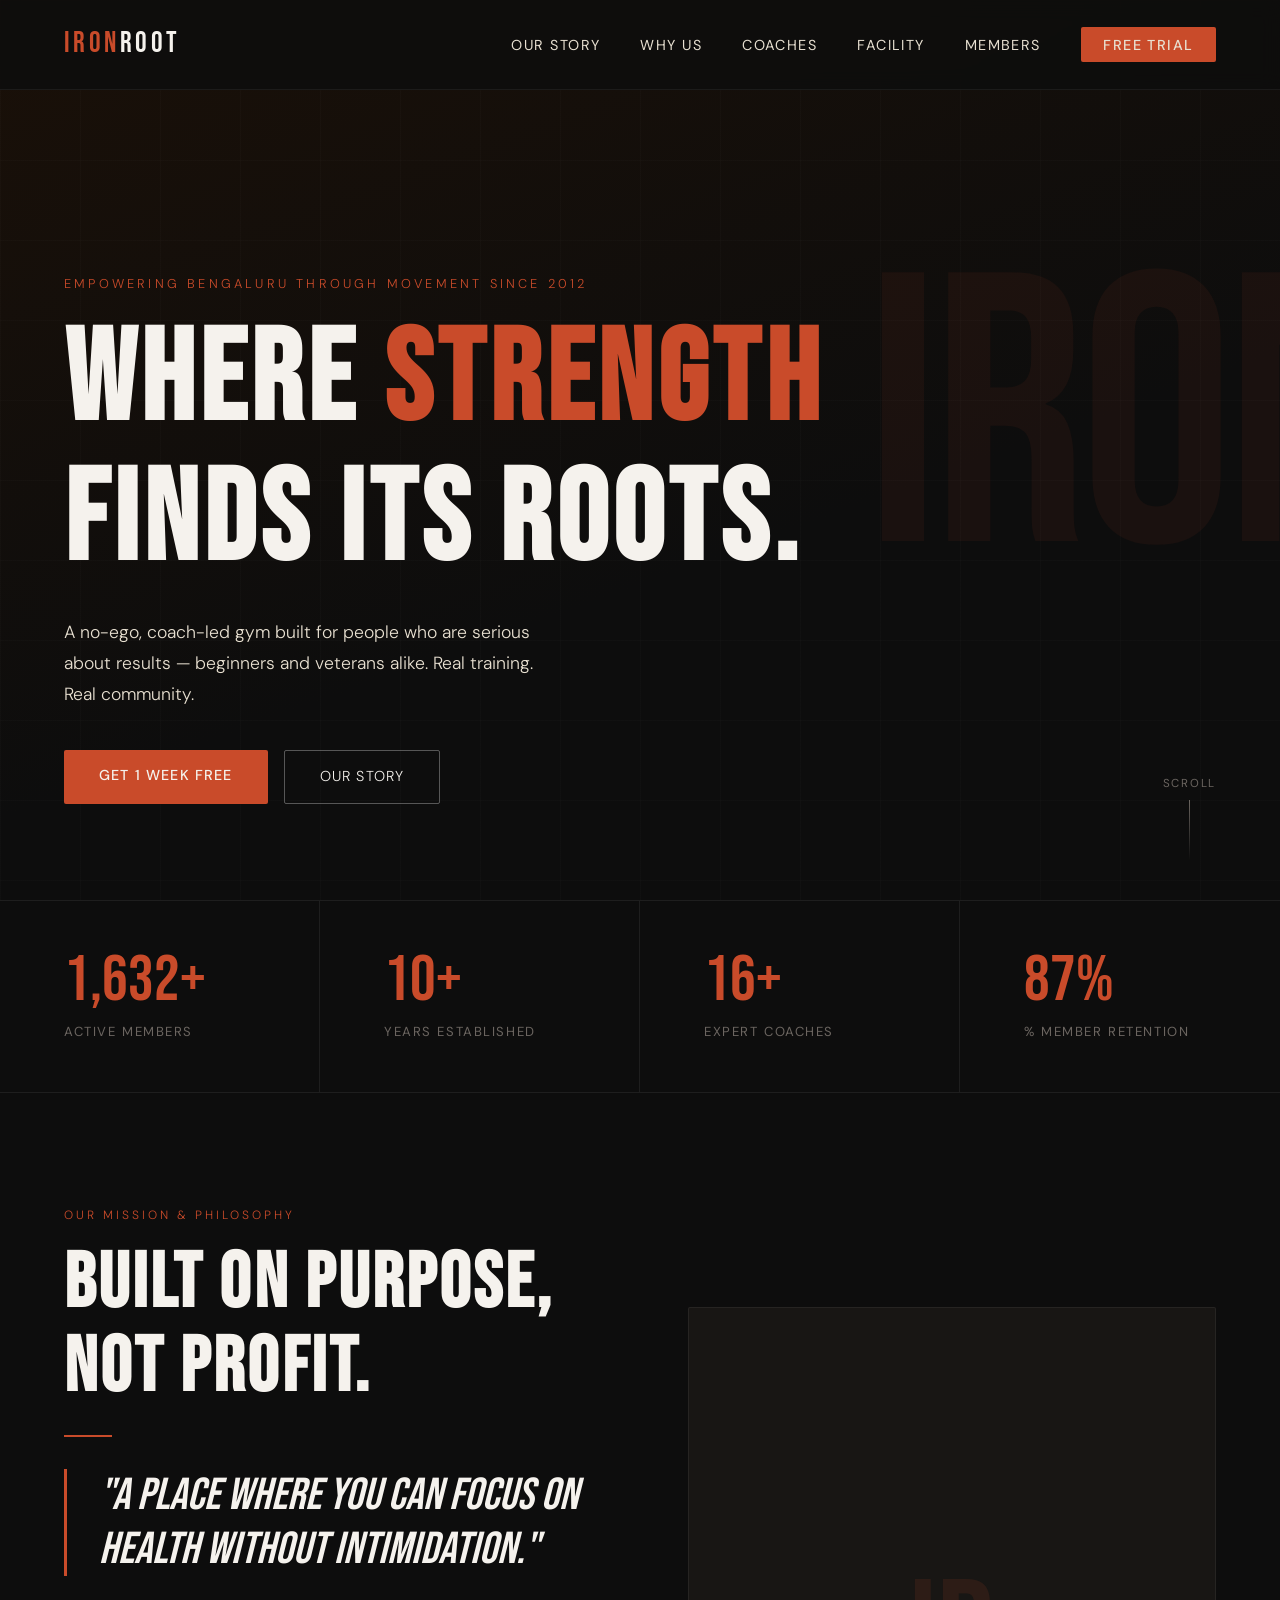
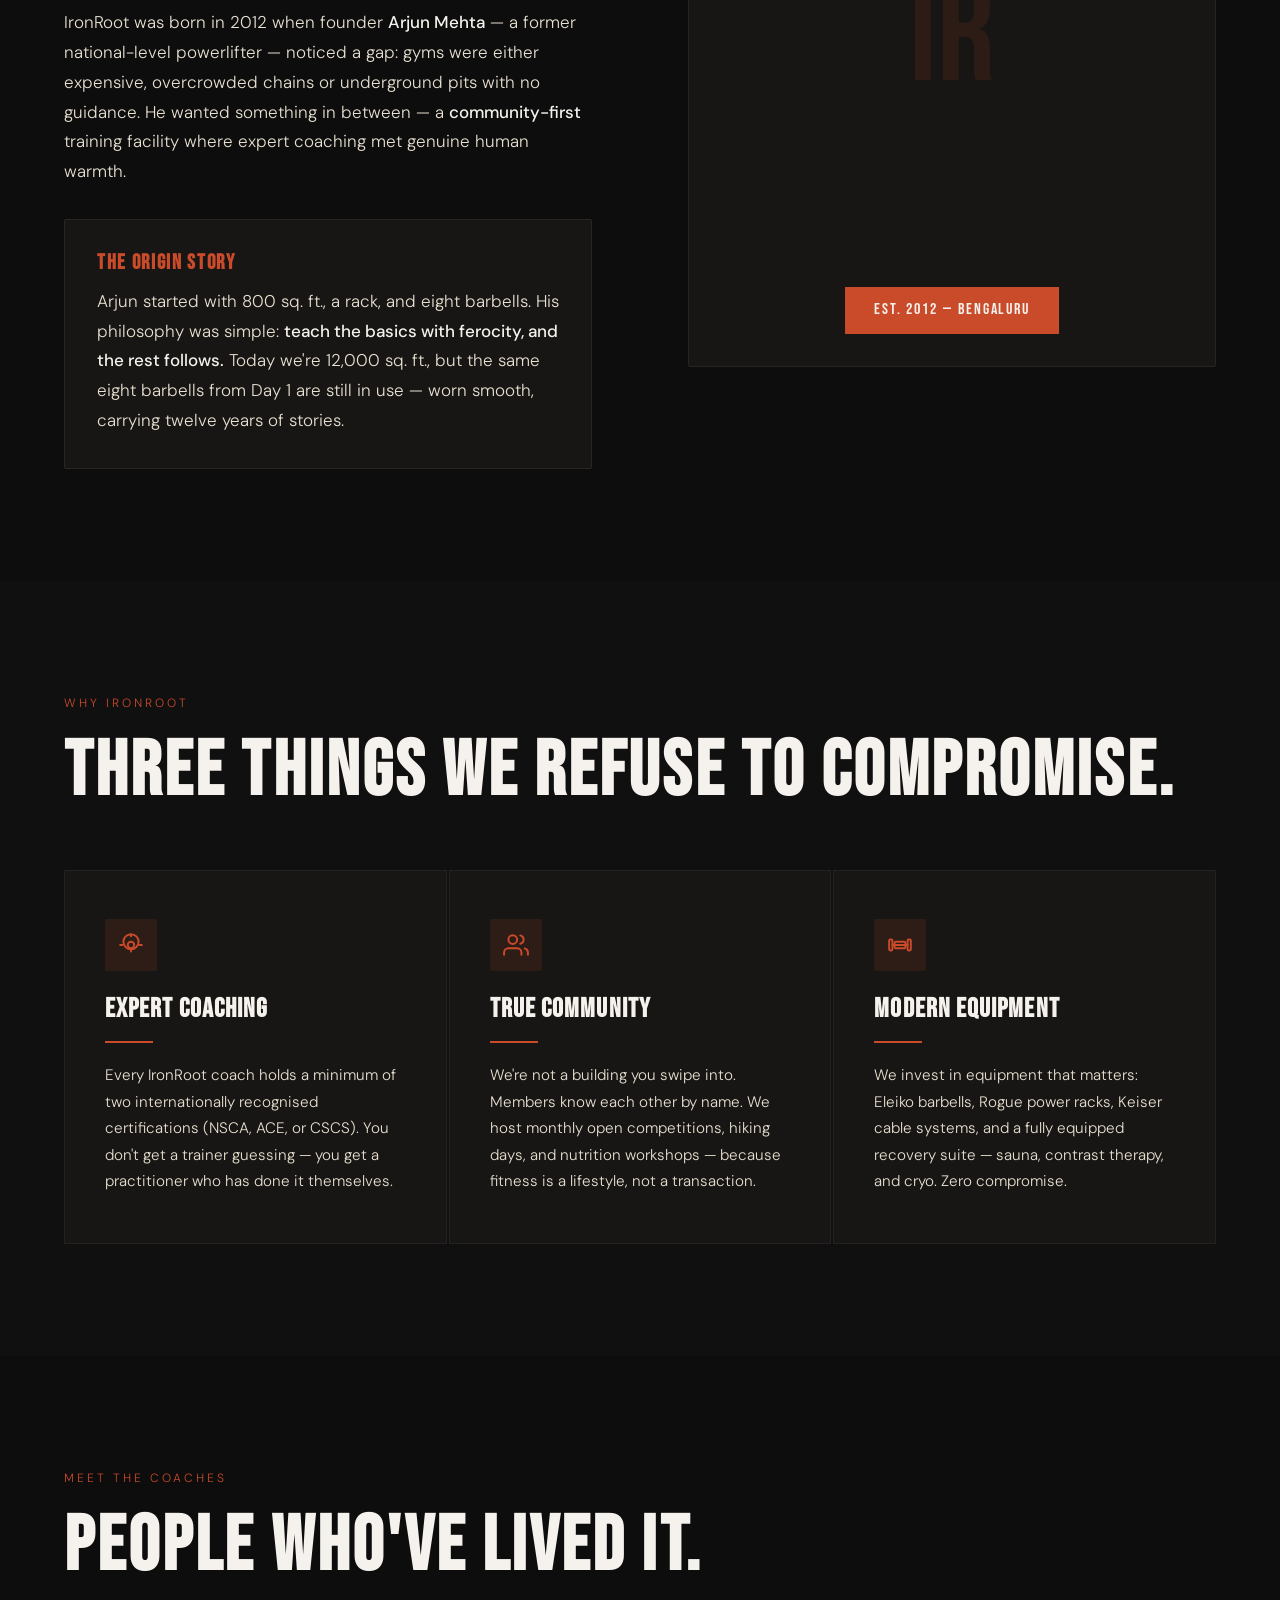
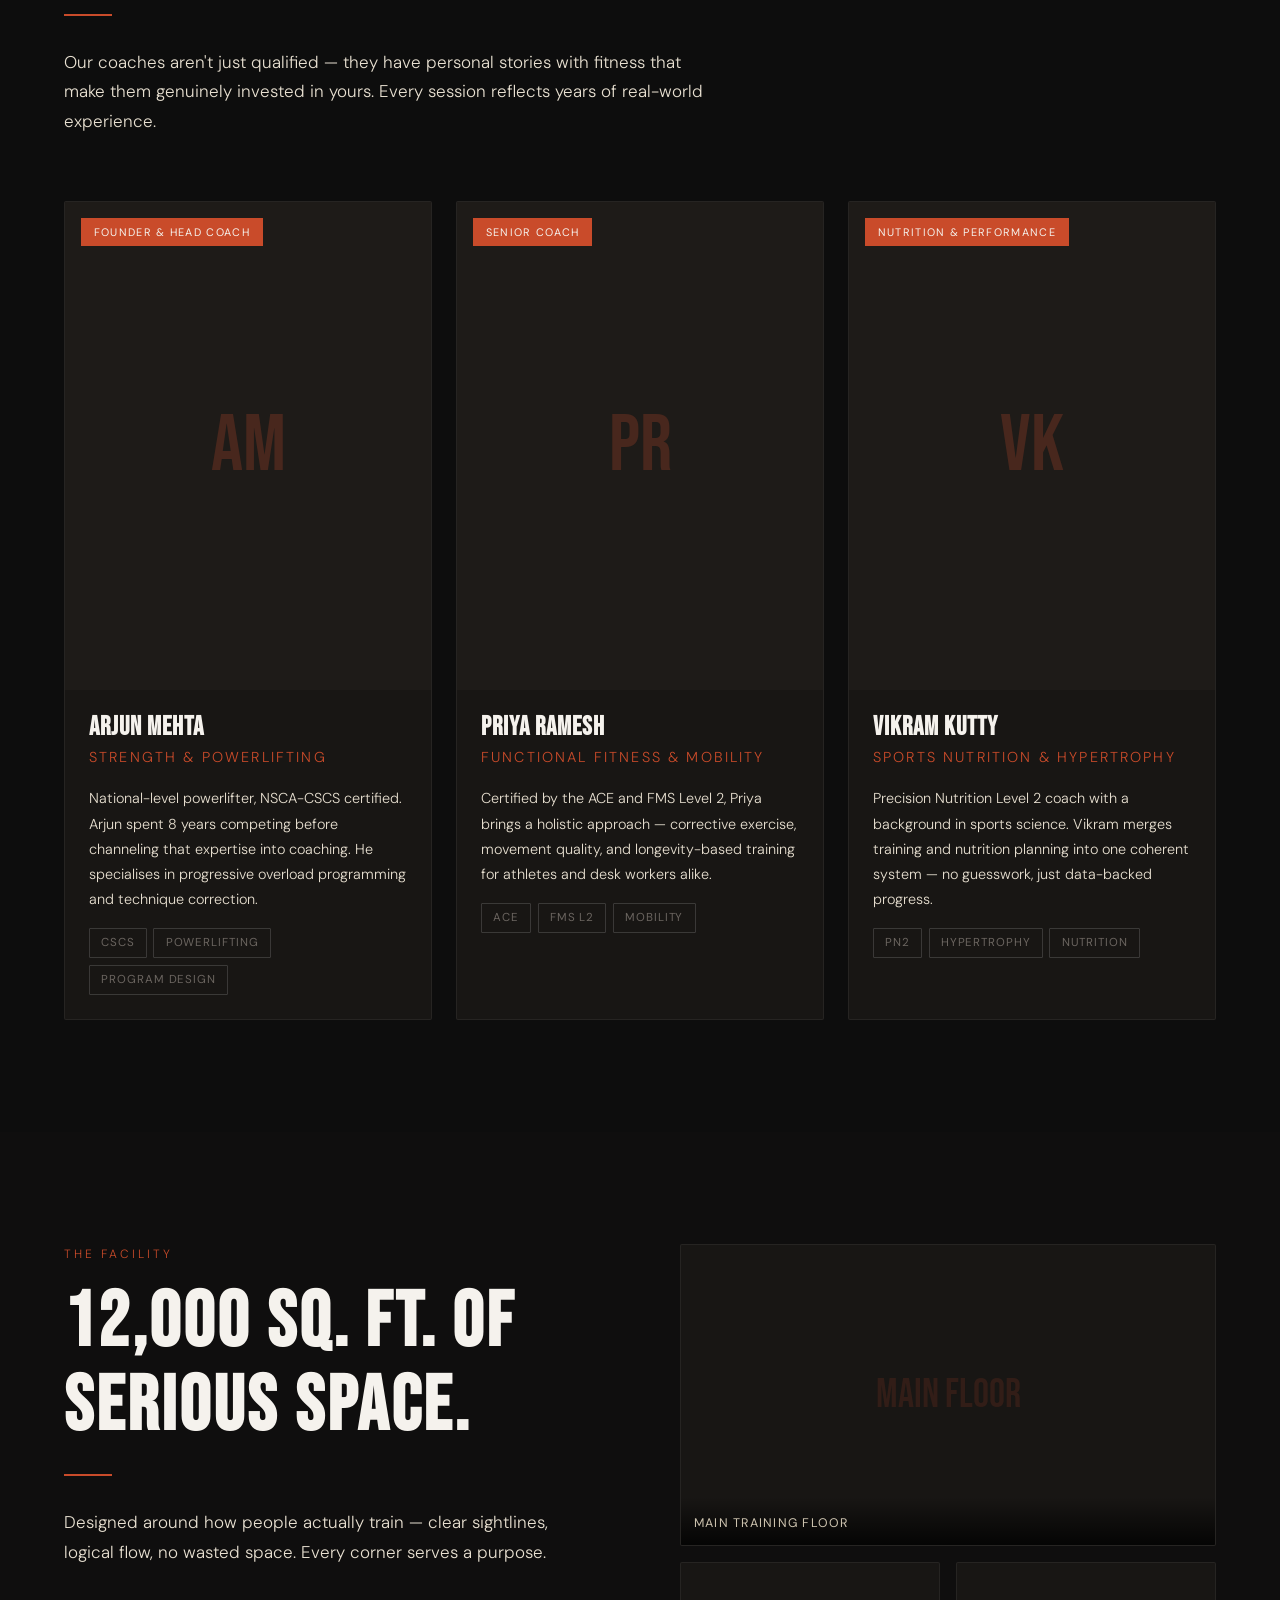
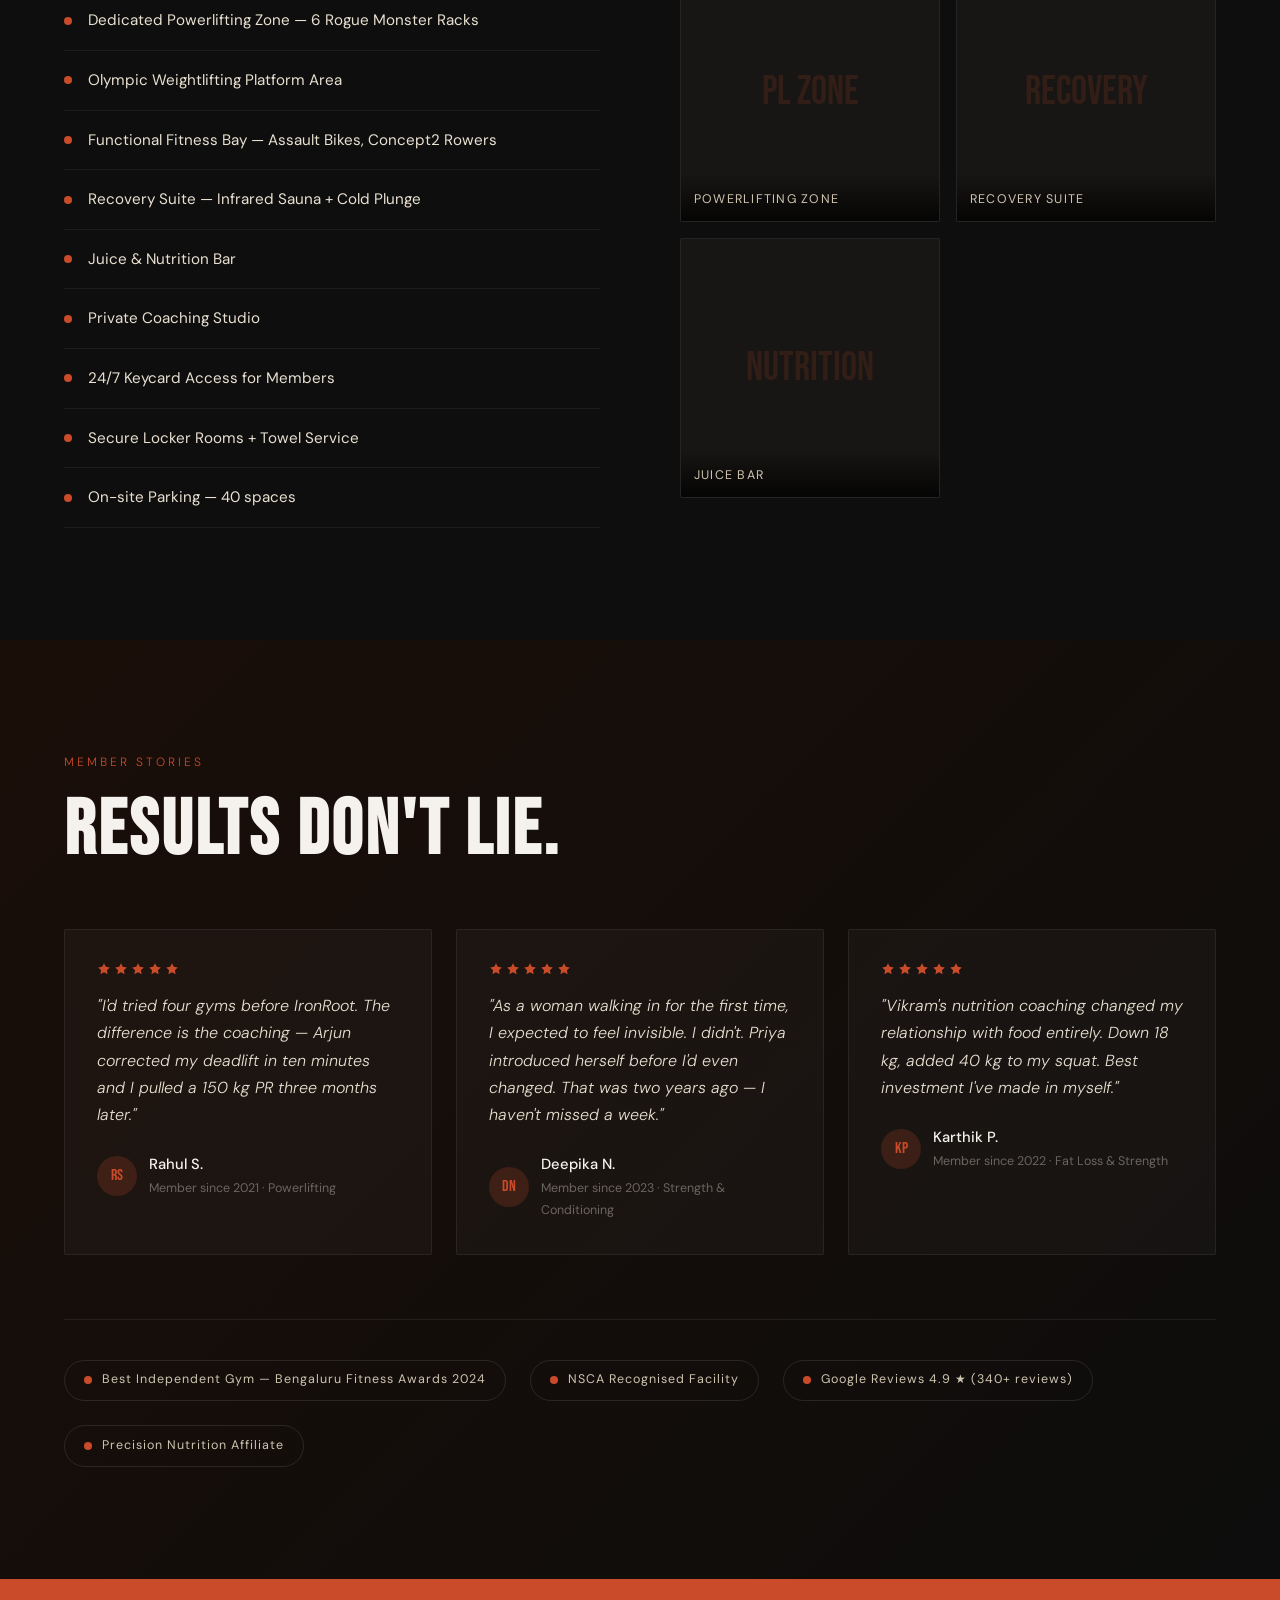
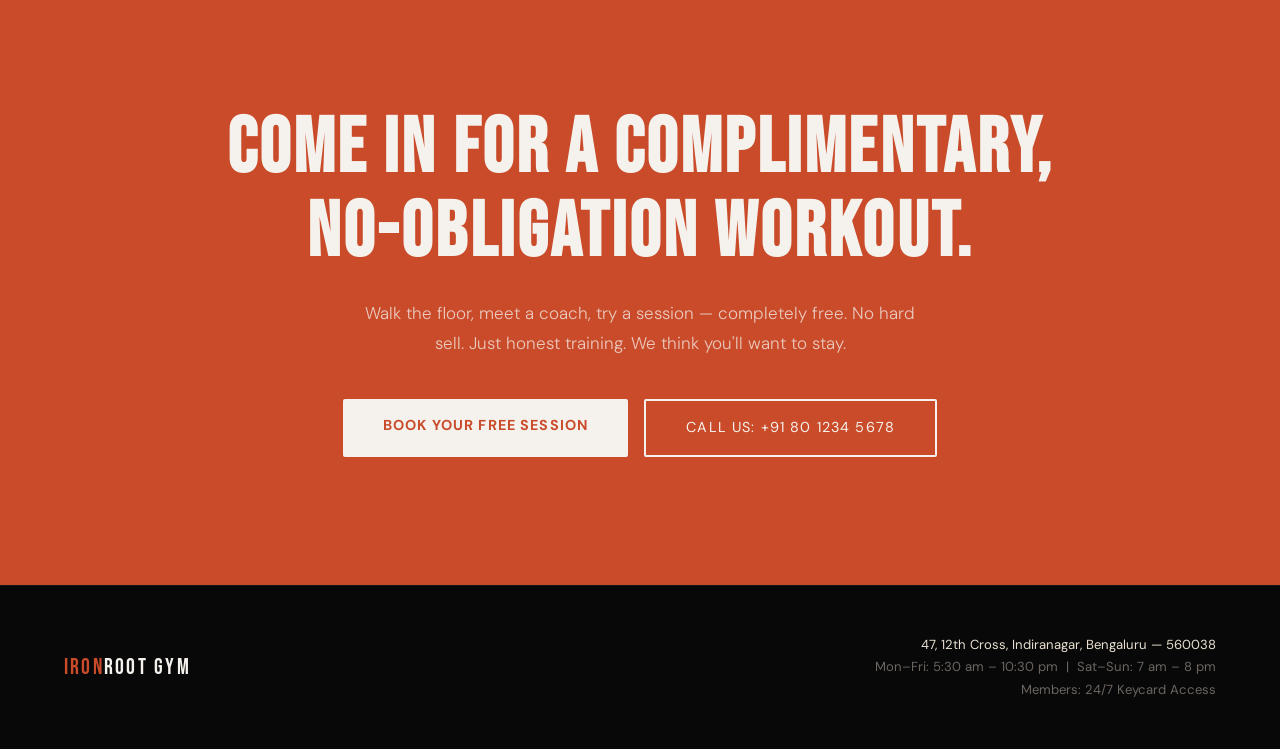
==== about.html @ 7698b107 "new files" ====
<!DOCTYPE html>
<html lang="en">
<head>
  <meta charset="UTF-8" />
  <meta name="viewport" content="width=device-width, initial-scale=1.0"/>
  <title>IronRoot Gym — About Us</title>
  <link rel="preconnect" href="https://fonts.googleapis.com"/>
  <link rel="preconnect" href="https://fonts.gstatic.com" crossorigin/>
  <link href="https://fonts.googleapis.com/css2?family=Bebas+Neue&family=DM+Sans:ital,wght@0,300;0,400;0,500;0,700;1,300&display=swap" rel="stylesheet"/>
  <style>
    /* ── RESET & BASE ── */
    *, *::before, *::after { box-sizing: border-box; margin: 0; padding: 0; }
    :root {
      --black:   #0d0d0d;
      --white:   #f5f2ed;
      --rust:    #c94b2a;
      --rust-dk: #a33620;
      --sand:    #e8e0d1;
      --sand-dk: #cec4b0;
      --muted:   #6b6560;
      --card-bg: #181614;
      --serif:   'Bebas Neue', sans-serif;
      --body:    'DM Sans', sans-serif;
      --ease:    cubic-bezier(.25,.8,.25,1);
    }
    html { scroll-behavior: smooth; }
    body {
      background: var(--black);
      color: var(--white);
      font-family: var(--body);
      font-size: 17px;
      line-height: 1.75;
      overflow-x: hidden;
    }

    /* ── TYPOGRAPHY ── */
    h1, h2, h3, h4 { font-family: var(--serif); letter-spacing: .04em; line-height: 1.1; }
    h1 { font-size: clamp(3.5rem, 10vw, 8rem); }
    h2 { font-size: clamp(2.5rem, 6vw, 5rem); }
    h3 { font-size: clamp(1.6rem, 3vw, 2.4rem); }
    h4 { font-size: 1.3rem; letter-spacing: .08em; }
    p   { color: var(--sand); font-weight: 300; }
    strong { font-weight: 500; color: var(--white); }
    a { color: var(--rust); text-decoration: none; }

    /* ── NAV ── */
    nav {
      position: fixed; top: 0; left: 0; right: 0; z-index: 999;
      display: flex; align-items: center; justify-content: space-between;
      padding: 1.2rem 5vw;
      background: rgba(13,13,13,.85);
      backdrop-filter: blur(10px);
      border-bottom: 1px solid rgba(255,255,255,.06);
      transition: background .3s var(--ease);
    }
    .nav-logo { font-family: var(--serif); font-size: 1.8rem; color: var(--white); letter-spacing: .12em; }
    .nav-logo span { color: var(--rust); }
    .nav-links { display: flex; gap: 2.5rem; list-style: none; }
    .nav-links a { font-size: .9rem; letter-spacing: .1em; text-transform: uppercase; color: var(--sand); transition: color .2s; }
    .nav-links a:hover { color: var(--rust); }
    .nav-cta {
      background: var(--rust); color: var(--white);
      padding: .55rem 1.4rem; border-radius: 2px;
      font-size: .85rem; letter-spacing: .1em; text-transform: uppercase;
      font-weight: 500; transition: background .2s;
    }
    .nav-cta:hover { background: var(--rust-dk); color: var(--white); }
    .hamburger { display: none; flex-direction: column; gap: 5px; cursor: pointer; }
    .hamburger span { display: block; width: 26px; height: 2px; background: var(--white); transition: all .3s; }

    /* ── HERO ── */
    #hero {
      min-height: 100vh;
      display: flex; flex-direction: column; justify-content: flex-end;
      padding: 0 5vw 6rem;
      position: relative; overflow: hidden;
    }
    .hero-bg {
      position: absolute; inset: 0;
      background: linear-gradient(160deg, #1a1008 0%, #0d0d0d 60%);
    }
    .hero-texture {
      position: absolute; inset: 0;
      background-image:
        repeating-linear-gradient(90deg, rgba(255,255,255,.015) 0 1px, transparent 1px 80px),
        repeating-linear-gradient(180deg, rgba(255,255,255,.015) 0 1px, transparent 1px 80px);
    }
    .hero-accent {
      position: absolute; right: -8vw; top: 10vh;
      font-family: var(--serif); font-size: clamp(14rem, 30vw, 28rem);
      color: rgba(201,75,42,.07); user-select: none; pointer-events: none;
      letter-spacing: -.02em;
    }
    .hero-eyebrow {
      position: relative; font-size: .8rem; letter-spacing: .25em;
      text-transform: uppercase; color: var(--rust); margin-bottom: 1rem;
    }
    .hero-title { position: relative; color: var(--white); }
    .hero-title em { font-style: normal; color: var(--rust); }
    .hero-sub {
      position: relative; max-width: 42ch;
      margin: 1.5rem 0 2.5rem; font-size: 1.1rem; font-weight: 300;
    }
    .hero-actions { position: relative; display: flex; gap: 1rem; flex-wrap: wrap; }
    .btn-primary {
      display: inline-block; background: var(--rust); color: var(--white);
      padding: .85rem 2.2rem; border-radius: 2px; font-weight: 500;
      letter-spacing: .08em; text-transform: uppercase; font-size: .9rem;
      transition: background .2s, transform .15s;
    }
    .btn-primary:hover { background: var(--rust-dk); color: var(--white); transform: translateY(-2px); }
    .btn-ghost {
      display: inline-block; border: 1px solid rgba(255,255,255,.3); color: var(--white);
      padding: .85rem 2.2rem; border-radius: 2px; font-weight: 300;
      letter-spacing: .08em; text-transform: uppercase; font-size: .9rem;
      transition: border-color .2s, transform .15s;
    }
    .btn-ghost:hover { border-color: var(--rust); color: var(--rust); transform: translateY(-2px); }
    .scroll-indicator {
      position: absolute; bottom: 2.5rem; right: 5vw;
      display: flex; flex-direction: column; align-items: center; gap: 6px;
    }
    .scroll-indicator span { font-size: .72rem; letter-spacing: .15em; text-transform: uppercase; color: var(--muted); }
    .scroll-line {
      width: 1px; height: 60px;
      background: linear-gradient(to bottom, var(--muted), transparent);
      animation: scrollLine 2s ease-in-out infinite;
    }
    @keyframes scrollLine { 0%,100%{transform:scaleY(1);opacity:1} 50%{transform:scaleY(.5);opacity:.3} }

    /* ── STATS STRIP ── */
    #stats {
      display: grid; grid-template-columns: repeat(4, 1fr);
      border-top: 1px solid rgba(255,255,255,.07);
      border-bottom: 1px solid rgba(255,255,255,.07);
    }
    .stat-cell {
      padding: 3rem 5vw; border-right: 1px solid rgba(255,255,255,.07);
      transition: background .3s;
    }
    .stat-cell:last-child { border-right: none; }
    .stat-cell:hover { background: rgba(255,255,255,.02); }
    .stat-num {
      font-family: var(--serif); font-size: clamp(2.8rem, 5vw, 4.5rem);
      color: var(--rust); line-height: 1;
    }
    .stat-label { font-size: .82rem; letter-spacing: .12em; text-transform: uppercase; color: var(--muted); margin-top: .5rem; }

    /* ── SECTION BASE ── */
    section { padding: 7rem 5vw; }
    .section-eyebrow { font-size: .75rem; letter-spacing: .25em; text-transform: uppercase; color: var(--rust); margin-bottom: 1rem; }
    .section-divider { width: 48px; height: 2px; background: var(--rust); margin: 1.5rem 0 2rem; }

    /* ── MISSION ── */
    #mission { display: grid; grid-template-columns: 1fr 1fr; gap: 6rem; align-items: center; }
    .mission-quote {
      border-left: 3px solid var(--rust); padding-left: 2rem;
      font-family: var(--serif); font-size: clamp(1.8rem, 3.5vw, 3rem);
      color: var(--white); line-height: 1.2; margin: 2rem 0;
    }
    .mission-visual {
      position: relative; aspect-ratio: 4/5;
      background: var(--card-bg);
      border: 1px solid rgba(255,255,255,.06);
      border-radius: 2px; overflow: hidden;
      display: flex; align-items: center; justify-content: center;
    }
    .mission-visual-inner {
      font-family: var(--serif); font-size: 9rem;
      color: rgba(201,75,42,.12); user-select: none;
    }
    .mission-badge {
      position: absolute; bottom: 2rem; left: 50%; transform: translateX(-50%);
      background: var(--rust); color: var(--white);
      font-family: var(--serif); font-size: 1rem; letter-spacing: .12em;
      padding: .6rem 1.8rem; white-space: nowrap;
    }
    .origin-card {
      background: var(--card-bg); border: 1px solid rgba(255,255,255,.07);
      border-radius: 2px; padding: 2rem; margin-top: 2rem;
    }
    .origin-card h4 { color: var(--rust); margin-bottom: .75rem; }

    /* ── USP ── */
    #usp { background: #111010; }
    .usp-grid { display: grid; grid-template-columns: repeat(3, 1fr); gap: 2px; margin-top: 3.5rem; }
    .usp-card {
      background: var(--card-bg); padding: 3rem 2.5rem;
      border: 1px solid rgba(255,255,255,.05);
      transition: border-color .3s, transform .3s var(--ease);
      position: relative; overflow: hidden;
    }
    .usp-card::before {
      content: ''; position: absolute; inset: 0;
      background: linear-gradient(135deg, rgba(201,75,42,.06) 0%, transparent 60%);
      opacity: 0; transition: opacity .4s;
    }
    .usp-card:hover { border-color: rgba(201,75,42,.4); transform: translateY(-4px); }
    .usp-card:hover::before { opacity: 1; }
    .usp-icon {
      width: 52px; height: 52px; background: rgba(201,75,42,.12);
      border-radius: 2px; display: flex; align-items: center; justify-content: center;
      margin-bottom: 1.5rem;
    }
    .usp-icon svg { width: 26px; height: 26px; stroke: var(--rust); fill: none; stroke-width: 1.8; }
    .usp-card h3 { font-size: 1.7rem; margin-bottom: .8rem; }
    .usp-card p { font-size: .95rem; }

    /* ── TRAINERS ── */
    .trainers-intro { max-width: 55ch; margin-bottom: 4rem; }
    .trainers-grid { display: grid; grid-template-columns: repeat(3, 1fr); gap: 1.5rem; }
    .trainer-card {
      background: var(--card-bg); border: 1px solid rgba(255,255,255,.06);
      border-radius: 2px; overflow: hidden;
      transition: border-color .3s, transform .3s var(--ease);
    }
    .trainer-card:hover { border-color: rgba(201,75,42,.35); transform: translateY(-6px); }
    .trainer-photo {
      aspect-ratio: 3/4; background: #1e1b18;
      display: flex; align-items: center; justify-content: center;
      position: relative; overflow: hidden;
    }
    .trainer-initials {
      font-family: var(--serif); font-size: 5rem; color: rgba(201,75,42,.25);
      user-select: none;
    }
    .trainer-cert {
      position: absolute; top: 1rem; left: 1rem;
      background: var(--rust); color: var(--white);
      font-size: .68rem; letter-spacing: .12em; text-transform: uppercase;
      padding: .3rem .8rem;
    }
    .trainer-info { padding: 1.5rem; }
    .trainer-info h3 { font-size: 1.6rem; margin-bottom: .2rem; }
    .trainer-role { font-size: .78rem; letter-spacing: .15em; text-transform: uppercase; color: var(--rust); margin-bottom: .8rem; }
    .trainer-info p { font-size: .9rem; margin-bottom: 1rem; }
    .trainer-tags { display: flex; flex-wrap: wrap; gap: .4rem; }
    .tag {
      font-size: .72rem; letter-spacing: .08em; text-transform: uppercase;
      border: 1px solid rgba(255,255,255,.15); color: var(--muted);
      padding: .25rem .7rem; border-radius: 1px;
    }

    /* ── FACILITY ── */
    #facility { background: #0f0e0e; }
    .facility-layout { display: grid; grid-template-columns: 1fr 1fr; gap: 5rem; align-items: start; }
    .amenities-list { list-style: none; margin-top: 1.5rem; }
    .amenities-list li {
      display: flex; align-items: center; gap: 1rem;
      padding: 1rem 0; border-bottom: 1px solid rgba(255,255,255,.06);
      font-size: .95rem; color: var(--sand);
    }
    .amenities-list li::before {
      content: ''; flex-shrink: 0;
      width: 8px; height: 8px; background: var(--rust); border-radius: 50%;
    }
    .gallery { display: grid; grid-template-columns: 1fr 1fr; gap: 1rem; }
    .gallery-item {
      background: var(--card-bg); border: 1px solid rgba(255,255,255,.06);
      aspect-ratio: 1; border-radius: 2px; overflow: hidden;
      display: flex; align-items: center; justify-content: center;
      position: relative; cursor: pointer;
      transition: border-color .3s;
    }
    .gallery-item:hover { border-color: rgba(201,75,42,.3); }
    .gallery-item:first-child { grid-column: span 2; aspect-ratio: 16/9; }
    .gallery-label {
      position: absolute; bottom: 0; left: 0; right: 0;
      background: linear-gradient(to top, rgba(0,0,0,.8) 0%, transparent 100%);
      padding: 1rem .8rem .6rem;
      font-size: .78rem; letter-spacing: .1em; text-transform: uppercase; color: var(--sand-dk);
    }
    .gallery-placeholder {
      font-family: var(--serif); font-size: 2.5rem; color: rgba(201,75,42,.15);
    }

    /* ── TESTIMONIALS ── */
    #testimonials {
      position: relative; overflow: hidden;
    }
    .testimonials-bg {
      position: absolute; inset: 0;
      background: linear-gradient(135deg, #1a0e08 0%, var(--black) 100%);
    }
    .testimonials-inner { position: relative; }
    .testimonials-header { display: flex; justify-content: space-between; align-items: flex-end; flex-wrap: wrap; gap: 1rem; margin-bottom: 3.5rem; }
    .testimonials-grid { display: grid; grid-template-columns: repeat(3, 1fr); gap: 1.5rem; }
    .testimonial-card {
      background: rgba(255,255,255,.03); border: 1px solid rgba(255,255,255,.07);
      border-radius: 2px; padding: 2rem;
      opacity: 0; transform: translateY(30px);
      transition: opacity .6s var(--ease), transform .6s var(--ease), border-color .3s;
    }
    .testimonial-card.visible { opacity: 1; transform: translateY(0); }
    .testimonial-card:hover { border-color: rgba(201,75,42,.3); }
    .stars { display: flex; gap: 3px; margin-bottom: 1rem; }
    .star { width: 14px; height: 14px; }
    .star polygon { fill: var(--rust); }
    blockquote { font-size: 1rem; color: var(--sand); line-height: 1.7; margin-bottom: 1.5rem; font-weight: 300; font-style: italic; }
    .testimonial-author { display: flex; align-items: center; gap: .75rem; }
    .avatar {
      width: 40px; height: 40px; border-radius: 50%;
      background: rgba(201,75,42,.2); display: flex; align-items: center; justify-content: center;
      font-family: var(--serif); font-size: 1rem; color: var(--rust); flex-shrink: 0;
    }
    .author-name { font-weight: 500; font-size: .92rem; }
    .author-meta { font-size: .78rem; color: var(--muted); }
    .award-strip { display: flex; gap: 1.5rem; flex-wrap: wrap; margin-top: 4rem; padding-top: 2.5rem; border-top: 1px solid rgba(255,255,255,.07); }
    .award-pill {
      display: flex; align-items: center; gap: .6rem;
      border: 1px solid rgba(255,255,255,.1); border-radius: 100px;
      padding: .55rem 1.2rem; font-size: .78rem; letter-spacing: .08em;
      color: var(--sand-dk);
    }
    .award-dot { width: 8px; height: 8px; border-radius: 50%; background: var(--rust); flex-shrink: 0; }

    /* ── CTA ── */
    #cta {
      text-align: center; background: var(--rust);
      padding: 8rem 5vw;
    }
    #cta h2 { color: var(--white); }
    #cta p { color: rgba(245,242,237,.75); max-width: 48ch; margin: 1.5rem auto 2.5rem; }
    .cta-actions { display: flex; gap: 1rem; justify-content: center; flex-wrap: wrap; }
    .btn-white {
      display: inline-block; background: var(--white); color: var(--rust);
      padding: .9rem 2.5rem; border-radius: 2px; font-weight: 700;
      letter-spacing: .08em; text-transform: uppercase; font-size: .9rem;
      transition: background .2s, transform .15s; color: var(--rust);
    }
    .btn-white:hover { background: var(--sand); transform: translateY(-2px); }
    .btn-outline-white {
      display: inline-block; border: 2px solid var(--white); color: var(--white);
      padding: .9rem 2.5rem; border-radius: 2px; font-weight: 400;
      letter-spacing: .08em; text-transform: uppercase; font-size: .9rem;
      transition: background .2s, transform .15s;
    }
    .btn-outline-white:hover { background: rgba(255,255,255,.1); color: var(--white); transform: translateY(-2px); }

    /* ── FOOTER ── */
    footer {
      background: #080808; padding: 3rem 5vw;
      display: flex; justify-content: space-between; align-items: center; flex-wrap: wrap; gap: 1rem;
      border-top: 1px solid rgba(255,255,255,.06);
    }
    .footer-logo { font-family: var(--serif); font-size: 1.4rem; color: var(--white); letter-spacing: .1em; }
    .footer-logo span { color: var(--rust); }
    .footer-info { font-size: .82rem; color: var(--muted); text-align: right; line-height: 1.7; }
    .footer-info strong { color: var(--sand); font-weight: 400; }

    /* ── MOBILE NAV ── */
    @media (max-width: 768px) {
      .hamburger { display: flex; }
      .nav-links {
        position: fixed; top: 0; right: -100%; width: 75%; height: 100vh;
        background: #111; flex-direction: column; gap: 0;
        padding: 5rem 2rem 2rem; transition: right .35s var(--ease);
        z-index: 998;
      }
      .nav-links.open { right: 0; }
      .nav-links li { border-bottom: 1px solid rgba(255,255,255,.06); }
      .nav-links a { display: block; padding: 1rem 0; font-size: 1rem; }
      .nav-cta { display: none; }
      #mission, .facility-layout { grid-template-columns: 1fr; gap: 3rem; }
      #stats { grid-template-columns: 1fr 1fr; }
      .stat-cell:nth-child(2) { border-right: none; }
      .stat-cell:nth-child(3) { border-right: 1px solid rgba(255,255,255,.07); }
      .usp-grid, .trainers-grid, .testimonials-grid { grid-template-columns: 1fr; }
      .gallery { grid-template-columns: 1fr; }
      .gallery-item:first-child { grid-column: span 1; }
    }
  </style>
</head>
<body>

<!-- ═══════════════════ NAV ═══════════════════ -->
<nav id="navbar">
  <a class="nav-logo" href="#"><span>Iron</span>Root</a>
  <ul class="nav-links" id="navLinks">
    <li><a href="#mission">Our Story</a></li>
    <li><a href="#usp">Why Us</a></li>
    <li><a href="#trainers">Coaches</a></li>
    <li><a href="#facility">Facility</a></li>
    <li><a href="#testimonials">Members</a></li>
    <li><a href="#cta" class="nav-cta">Free Trial</a></li>
  </ul>
  <div class="hamburger" id="hamburger" aria-label="Open menu" role="button" tabindex="0">
    <span id="bar1"></span>
    <span id="bar2"></span>
    <span id="bar3"></span>
  </div>
</nav>

<!-- ═══════════════════ HERO ═══════════════════ -->
<section id="hero">
  <div class="hero-bg"></div>
  <div class="hero-texture"></div>
  <div class="hero-accent">IRON</div>
  <p class="hero-eyebrow">Empowering Bengaluru through movement since 2012</p>
  <h1 class="hero-title">Where <em>Strength</em><br>Finds Its Roots.</h1>
  <p class="hero-sub">A no-ego, coach-led gym built for people who are serious about results — beginners and veterans alike. Real training. Real community.</p>
  <div class="hero-actions">
    <a href="#cta" class="btn-primary">Get 1 Week Free</a>
    <a href="#mission" class="btn-ghost">Our Story</a>
  </div>
  <div class="scroll-indicator">
    <span>Scroll</span>
    <div class="scroll-line"></div>
  </div>
</section>

<!-- ═══════════════════ STATS STRIP ═══════════════════ -->
<div id="stats">
  <div class="stat-cell">
    <div class="stat-num" data-target="1800">0</div>
    <div class="stat-label">Active Members</div>
  </div>
  <div class="stat-cell">
    <div class="stat-num" data-target="12">0</div>
    <div class="stat-label">Years Established</div>
  </div>
  <div class="stat-cell">
    <div class="stat-num" data-target="18">0</div>
    <div class="stat-label">Expert Coaches</div>
  </div>
  <div class="stat-cell">
    <div class="stat-num" data-target="97">0</div>
    <div class="stat-label">% Member Retention</div>
  </div>
</div>

<!-- ═══════════════════ MISSION ═══════════════════ -->
<section id="mission">
  <div class="mission-left">
    <p class="section-eyebrow">Our Mission &amp; Philosophy</p>
    <h2>Built on Purpose, Not Profit.</h2>
    <div class="section-divider"></div>
    <blockquote class="mission-quote">"A place where you can focus on health without intimidation."</blockquote>
    <p>IronRoot was born in 2012 when founder <strong>Arjun Mehta</strong> — a former national-level powerlifter — noticed a gap: gyms were either expensive, overcrowded chains or underground pits with no guidance. He wanted something in between — a <strong>community-first</strong> training facility where expert coaching met genuine human warmth.</p>
    <div class="origin-card">
      <h4>The Origin Story</h4>
      <p>Arjun started with 800 sq. ft., a rack, and eight barbells. His philosophy was simple: <strong>teach the basics with ferocity, and the rest follows.</strong> Today we're 12,000 sq. ft., but the same eight barbells from Day 1 are still in use — worn smooth, carrying twelve years of stories.</p>
    </div>
  </div>
  <div class="mission-visual">
    <div class="mission-visual-inner">IR</div>
    <div class="mission-badge">Est. 2012 — Bengaluru</div>
  </div>
</section>

<!-- ═══════════════════ USP ═══════════════════ -->
<section id="usp">
  <p class="section-eyebrow">Why IronRoot</p>
  <h2>Three Things We Refuse to Compromise.</h2>
  <div class="usp-grid">
    <div class="usp-card">
      <div class="usp-icon">
        <svg viewBox="0 0 24 24" stroke-linecap="round" stroke-linejoin="round">
          <path d="M12 2a7 7 0 1 1 0 14A7 7 0 0 1 12 2zm0 0v2m0 12v2M2 12H4m16 0h2"/>
          <circle cx="12" cy="12" r="3"/>
        </svg>
      </div>
      <h3>Expert Coaching</h3>
      <div class="section-divider" style="margin:1rem 0 1.2rem;"></div>
      <p>Every IronRoot coach holds a minimum of two internationally recognised certifications (NSCA, ACE, or CSCS). You don't get a trainer guessing — you get a practitioner who has done it themselves.</p>
    </div>
    <div class="usp-card">
      <div class="usp-icon">
        <svg viewBox="0 0 24 24" stroke-linecap="round" stroke-linejoin="round">
          <path d="M17 21v-2a4 4 0 0 0-4-4H5a4 4 0 0 0-4 4v2"/>
          <circle cx="9" cy="7" r="4"/>
          <path d="M23 21v-2a4 4 0 0 0-3-3.87M16 3.13a4 4 0 0 1 0 7.75"/>
        </svg>
      </div>
      <h3>True Community</h3>
      <div class="section-divider" style="margin:1rem 0 1.2rem;"></div>
      <p>We're not a building you swipe into. Members know each other by name. We host monthly open competitions, hiking days, and nutrition workshops — because fitness is a lifestyle, not a transaction.</p>
    </div>
    <div class="usp-card">
      <div class="usp-icon">
        <svg viewBox="0 0 24 24" stroke-linecap="round" stroke-linejoin="round">
          <rect x="2" y="7" width="3" height="10" rx="1"/>
          <rect x="19" y="7" width="3" height="10" rx="1"/>
          <path d="M5 12h14"/>
          <rect x="7" y="9" width="10" height="6" rx="1"/>
        </svg>
      </div>
      <h3>Modern Equipment</h3>
      <div class="section-divider" style="margin:1rem 0 1.2rem;"></div>
      <p>We invest in equipment that matters: Eleiko barbells, Rogue power racks, Keiser cable systems, and a fully equipped recovery suite — sauna, contrast therapy, and cryo. Zero compromise.</p>
    </div>
  </div>
</section>

<!-- ═══════════════════ TRAINERS ═══════════════════ -->
<section id="trainers">
  <div class="trainers-intro">
    <p class="section-eyebrow">Meet the Coaches</p>
    <h2>People Who've Lived It.</h2>
    <div class="section-divider"></div>
    <p>Our coaches aren't just qualified — they have personal stories with fitness that make them genuinely invested in yours. Every session reflects years of real-world experience.</p>
  </div>
  <div class="trainers-grid">
    <div class="trainer-card">
      <div class="trainer-photo">
        <div class="trainer-initials">AM</div>
        <div class="trainer-cert">Founder &amp; Head Coach</div>
      </div>
      <div class="trainer-info">
        <h3>Arjun Mehta</h3>
        <p class="trainer-role">Strength &amp; Powerlifting</p>
        <p>National-level powerlifter, NSCA-CSCS certified. Arjun spent 8 years competing before channeling that expertise into coaching. He specialises in progressive overload programming and technique correction.</p>
        <div class="trainer-tags">
          <span class="tag">CSCS</span><span class="tag">Powerlifting</span><span class="tag">Program Design</span>
        </div>
      </div>
    </div>
    <div class="trainer-card">
      <div class="trainer-photo">
        <div class="trainer-initials">PR</div>
        <div class="trainer-cert">Senior Coach</div>
      </div>
      <div class="trainer-info">
        <h3>Priya Ramesh</h3>
        <p class="trainer-role">Functional Fitness &amp; Mobility</p>
        <p>Certified by the ACE and FMS Level 2, Priya brings a holistic approach — corrective exercise, movement quality, and longevity-based training for athletes and desk workers alike.</p>
        <div class="trainer-tags">
          <span class="tag">ACE</span><span class="tag">FMS L2</span><span class="tag">Mobility</span>
        </div>
      </div>
    </div>
    <div class="trainer-card">
      <div class="trainer-photo">
        <div class="trainer-initials">VK</div>
        <div class="trainer-cert">Nutrition &amp; Performance</div>
      </div>
      <div class="trainer-info">
        <h3>Vikram Kutty</h3>
        <p class="trainer-role">Sports Nutrition &amp; Hypertrophy</p>
        <p>Precision Nutrition Level 2 coach with a background in sports science. Vikram merges training and nutrition planning into one coherent system — no guesswork, just data-backed progress.</p>
        <div class="trainer-tags">
          <span class="tag">PN2</span><span class="tag">Hypertrophy</span><span class="tag">Nutrition</span>
        </div>
      </div>
    </div>
  </div>
</section>

<!-- ═══════════════════ FACILITY ═══════════════════ -->
<section id="facility">
  <div class="facility-layout">
    <div>
      <p class="section-eyebrow">The Facility</p>
      <h2>12,000 Sq. Ft. of Serious Space.</h2>
      <div class="section-divider"></div>
      <p>Designed around how people actually train — clear sightlines, logical flow, no wasted space. Every corner serves a purpose.</p>
      <ul class="amenities-list">
        <li>Dedicated Powerlifting Zone — 6 Rogue Monster Racks</li>
        <li>Olympic Weightlifting Platform Area</li>
        <li>Functional Fitness Bay — Assault Bikes, Concept2 Rowers</li>
        <li>Recovery Suite — Infrared Sauna + Cold Plunge</li>
        <li>Juice & Nutrition Bar</li>
        <li>Private Coaching Studio</li>
        <li>24/7 Keycard Access for Members</li>
        <li>Secure Locker Rooms + Towel Service</li>
        <li>On-site Parking — 40 spaces</li>
      </ul>
    </div>
    <div class="gallery">
      <div class="gallery-item">
        <div class="gallery-placeholder">Main Floor</div>
        <div class="gallery-label">Main Training Floor</div>
      </div>
      <div class="gallery-item">
        <div class="gallery-placeholder">PL Zone</div>
        <div class="gallery-label">Powerlifting Zone</div>
      </div>
      <div class="gallery-item">
        <div class="gallery-placeholder">Recovery</div>
        <div class="gallery-label">Recovery Suite</div>
      </div>
      <div class="gallery-item">
        <div class="gallery-placeholder">Nutrition</div>
        <div class="gallery-label">Juice Bar</div>
      </div>
    </div>
  </div>
</section>

<!-- ═══════════════════ TESTIMONIALS ═══════════════════ -->
<section id="testimonials">
  <div class="testimonials-bg"></div>
  <div class="testimonials-inner">
    <div class="testimonials-header">
      <div>
        <p class="section-eyebrow">Member Stories</p>
        <h2>Results Don't Lie.</h2>
      </div>
    </div>
    <div class="testimonials-grid" id="testimonialsGrid">
      <div class="testimonial-card">
        <div class="stars">
          <svg class="star" viewBox="0 0 24 24"><polygon points="12,2 15.09,8.26 22,9.27 17,14.14 18.18,21.02 12,17.77 5.82,21.02 7,14.14 2,9.27 8.91,8.26" /></svg>
          <svg class="star" viewBox="0 0 24 24"><polygon points="12,2 15.09,8.26 22,9.27 17,14.14 18.18,21.02 12,17.77 5.82,21.02 7,14.14 2,9.27 8.91,8.26" /></svg>
          <svg class="star" viewBox="0 0 24 24"><polygon points="12,2 15.09,8.26 22,9.27 17,14.14 18.18,21.02 12,17.77 5.82,21.02 7,14.14 2,9.27 8.91,8.26" /></svg>
          <svg class="star" viewBox="0 0 24 24"><polygon points="12,2 15.09,8.26 22,9.27 17,14.14 18.18,21.02 12,17.77 5.82,21.02 7,14.14 2,9.27 8.91,8.26" /></svg>
          <svg class="star" viewBox="0 0 24 24"><polygon points="12,2 15.09,8.26 22,9.27 17,14.14 18.18,21.02 12,17.77 5.82,21.02 7,14.14 2,9.27 8.91,8.26" /></svg>
        </div>
        <blockquote>"I'd tried four gyms before IronRoot. The difference is the coaching — Arjun corrected my deadlift in ten minutes and I pulled a 150 kg PR three months later."</blockquote>
        <div class="testimonial-author">
          <div class="avatar">RS</div>
          <div>
            <div class="author-name">Rahul S.</div>
            <div class="author-meta">Member since 2021 · Powerlifting</div>
          </div>
        </div>
      </div>
      <div class="testimonial-card">
        <div class="stars">
          <svg class="star" viewBox="0 0 24 24"><polygon points="12,2 15.09,8.26 22,9.27 17,14.14 18.18,21.02 12,17.77 5.82,21.02 7,14.14 2,9.27 8.91,8.26" /></svg>
          <svg class="star" viewBox="0 0 24 24"><polygon points="12,2 15.09,8.26 22,9.27 17,14.14 18.18,21.02 12,17.77 5.82,21.02 7,14.14 2,9.27 8.91,8.26" /></svg>
          <svg class="star" viewBox="0 0 24 24"><polygon points="12,2 15.09,8.26 22,9.27 17,14.14 18.18,21.02 12,17.77 5.82,21.02 7,14.14 2,9.27 8.91,8.26" /></svg>
          <svg class="star" viewBox="0 0 24 24"><polygon points="12,2 15.09,8.26 22,9.27 17,14.14 18.18,21.02 12,17.77 5.82,21.02 7,14.14 2,9.27 8.91,8.26" /></svg>
          <svg class="star" viewBox="0 0 24 24"><polygon points="12,2 15.09,8.26 22,9.27 17,14.14 18.18,21.02 12,17.77 5.82,21.02 7,14.14 2,9.27 8.91,8.26" /></svg>
        </div>
        <blockquote>"As a woman walking in for the first time, I expected to feel invisible. I didn't. Priya introduced herself before I'd even changed. That was two years ago — I haven't missed a week."</blockquote>
        <div class="testimonial-author">
          <div class="avatar">DN</div>
          <div>
            <div class="author-name">Deepika N.</div>
            <div class="author-meta">Member since 2023 · Strength & Conditioning</div>
          </div>
        </div>
      </div>
      <div class="testimonial-card">
        <div class="stars">
          <svg class="star" viewBox="0 0 24 24"><polygon points="12,2 15.09,8.26 22,9.27 17,14.14 18.18,21.02 12,17.77 5.82,21.02 7,14.14 2,9.27 8.91,8.26" /></svg>
          <svg class="star" viewBox="0 0 24 24"><polygon points="12,2 15.09,8.26 22,9.27 17,14.14 18.18,21.02 12,17.77 5.82,21.02 7,14.14 2,9.27 8.91,8.26" /></svg>
          <svg class="star" viewBox="0 0 24 24"><polygon points="12,2 15.09,8.26 22,9.27 17,14.14 18.18,21.02 12,17.77 5.82,21.02 7,14.14 2,9.27 8.91,8.26" /></svg>
          <svg class="star" viewBox="0 0 24 24"><polygon points="12,2 15.09,8.26 22,9.27 17,14.14 18.18,21.02 12,17.77 5.82,21.02 7,14.14 2,9.27 8.91,8.26" /></svg>
          <svg class="star" viewBox="0 0 24 24"><polygon points="12,2 15.09,8.26 22,9.27 17,14.14 18.18,21.02 12,17.77 5.82,21.02 7,14.14 2,9.27 8.91,8.26" /></svg>
        </div>
        <blockquote>"Vikram's nutrition coaching changed my relationship with food entirely. Down 18 kg, added 40 kg to my squat. Best investment I've made in myself."</blockquote>
        <div class="testimonial-author">
          <div class="avatar">KP</div>
          <div>
            <div class="author-name">Karthik P.</div>
            <div class="author-meta">Member since 2022 · Fat Loss & Strength</div>
          </div>
        </div>
      </div>
    </div>
    <div class="award-strip">
      <div class="award-pill"><div class="award-dot"></div>Best Independent Gym — Bengaluru Fitness Awards 2024</div>
      <div class="award-pill"><div class="award-dot"></div>NSCA Recognised Facility</div>
      <div class="award-pill"><div class="award-dot"></div>Google Reviews 4.9 ★ (340+ reviews)</div>
      <div class="award-pill"><div class="award-dot"></div>Precision Nutrition Affiliate</div>
    </div>
  </div>
</section>

<!-- ═══════════════════ CTA ═══════════════════ -->
<section id="cta">
  <h2>Come In for a Complimentary,<br>No-Obligation Workout.</h2>
  <p>Walk the floor, meet a coach, try a session — completely free. No hard sell. Just honest training. We think you'll want to stay.</p>
  <div class="cta-actions">
    <a href="mailto:hello@ironrootgym.com" class="btn-white">Book Your Free Session</a>
    <a href="tel:+918012345678" class="btn-outline-white">Call Us: +91 80 1234 5678</a>
  </div>
</section>

<!-- ═══════════════════ FOOTER ═══════════════════ -->
<footer>
  <div class="footer-logo"><span>Iron</span>Root Gym</div>
  <div class="footer-info">
    <strong>47, 12th Cross, Indiranagar, Bengaluru — 560038</strong><br>
    Mon–Fri: 5:30 am – 10:30 pm &nbsp;|&nbsp; Sat–Sun: 7 am – 8 pm<br>
    Members: 24/7 Keycard Access
  </div>
</footer>

<!-- ═══════════════════ JAVASCRIPT ═══════════════════ -->
<script>
  /* ── 1. HAMBURGER MENU ── */
  const hamburger = document.getElementById('hamburger');
  const navLinks  = document.getElementById('navLinks');
  const bar1 = document.getElementById('bar1');
  const bar2 = document.getElementById('bar2');
  const bar3 = document.getElementById('bar3');
  let menuOpen = false;

  function toggleMenu() {
    menuOpen = !menuOpen;
    navLinks.classList.toggle('open', menuOpen);
    // Animate bars into X shape
    bar1.style.transform = menuOpen ? 'rotate(45deg) translateY(7px)'  : '';
    bar2.style.opacity   = menuOpen ? '0' : '1';
    bar3.style.transform = menuOpen ? 'rotate(-45deg) translateY(-7px)' : '';
  }

  hamburger.addEventListener('click', toggleMenu);
  hamburger.addEventListener('keydown', e => { if (e.key === 'Enter') toggleMenu(); });

  // Close menu on nav link click
  navLinks.querySelectorAll('a').forEach(link => {
    link.addEventListener('click', () => {
      if (menuOpen) toggleMenu();
    });
  });


  /* ── 2. COUNTER ANIMATION (Intersection Observer) ── */
  // Selects every element with data-target attribute
  const counters = document.querySelectorAll('[data-target]');

  function animateCounter(el) {
    const target = parseInt(el.getAttribute('data-target'), 10);
    const duration = 1800; // ms
    const step = 16;       // ~60fps
    const increment = target / (duration / step);
    let current = 0;

    const timer = setInterval(() => {
      current += increment;
      if (current >= target) {
        current = target;
        clearInterval(timer);
      }
      // Add + or % suffix where needed
      const suffix = el.closest('.stat-cell').querySelector('.stat-label').textContent.includes('%') ? '%' : '+';
      el.textContent = Math.floor(current).toLocaleString('en-IN') + suffix;
    }, step);
  }

  // Intersection Observer watches when #stats scrolls into view
  const statsObserver = new IntersectionObserver((entries) => {
    entries.forEach(entry => {
      if (entry.isIntersecting) {
        counters.forEach(animateCounter);
        statsObserver.disconnect(); // fire only once
      }
    });
  }, { threshold: 0.3 });

  statsObserver.observe(document.getElementById('stats'));


  /* ── 3. TESTIMONIALS SCROLL REVEAL ── */
  const cards = document.querySelectorAll('.testimonial-card');

  const cardObserver = new IntersectionObserver((entries) => {
    entries.forEach((entry, i) => {
      if (entry.isIntersecting) {
        // Stagger the reveal using setTimeout
        setTimeout(() => {
          entry.target.classList.add('visible');
        }, i * 150);
        cardObserver.unobserve(entry.target);
      }
    });
  }, { threshold: 0.15 });

  cards.forEach(card => cardObserver.observe(card));


  /* ── 4. USP CARD STAGGER ON LOAD ── */
  const uspCards = document.querySelectorAll('.usp-card');
  const uspObserver = new IntersectionObserver((entries) => {
    entries.forEach((entry, idx) => {
      if (entry.isIntersecting) {
        setTimeout(() => {
          entry.target.style.opacity = '1';
          entry.target.style.transform = 'translateY(0)';
        }, idx * 120);
        uspObserver.unobserve(entry.target);
      }
    });
  }, { threshold: 0.1 });

  uspCards.forEach(card => {
    card.style.opacity = '0';
    card.style.transform = 'translateY(24px)';
    card.style.transition = 'opacity .5s ease, transform .5s ease, border-color .3s, box-shadow .3s';
    uspObserver.observe(card);
  });


  /* ── 5. ACTIVE NAV LINK HIGHLIGHT ── */
  const sections   = document.querySelectorAll('section[id], div[id="stats"]');
  const navAnchors = document.querySelectorAll('.nav-links a');

  const sectionObserver = new IntersectionObserver((entries) => {
    entries.forEach(entry => {
      if (entry.isIntersecting) {
        const id = entry.target.id;
        navAnchors.forEach(a => {
          a.style.color = a.getAttribute('href') === `#${id}` ? 'var(--rust)' : '';
        });
      }
    });
  }, { threshold: 0.4 });

  sections.forEach(s => sectionObserver.observe(s));


  /* ── 6. SMOOTH SCROLL POLYFILL for older browsers ── */
  document.querySelectorAll('a[href^="#"]').forEach(anchor => {
    anchor.addEventListener('click', function(e) {
      const target = document.querySelector(this.getAttribute('href'));
      if (target) {
        e.preventDefault();
        target.scrollIntoView({ behavior: 'smooth', block: 'start' });
      }
    });
  });
</script>
</body>
</html>
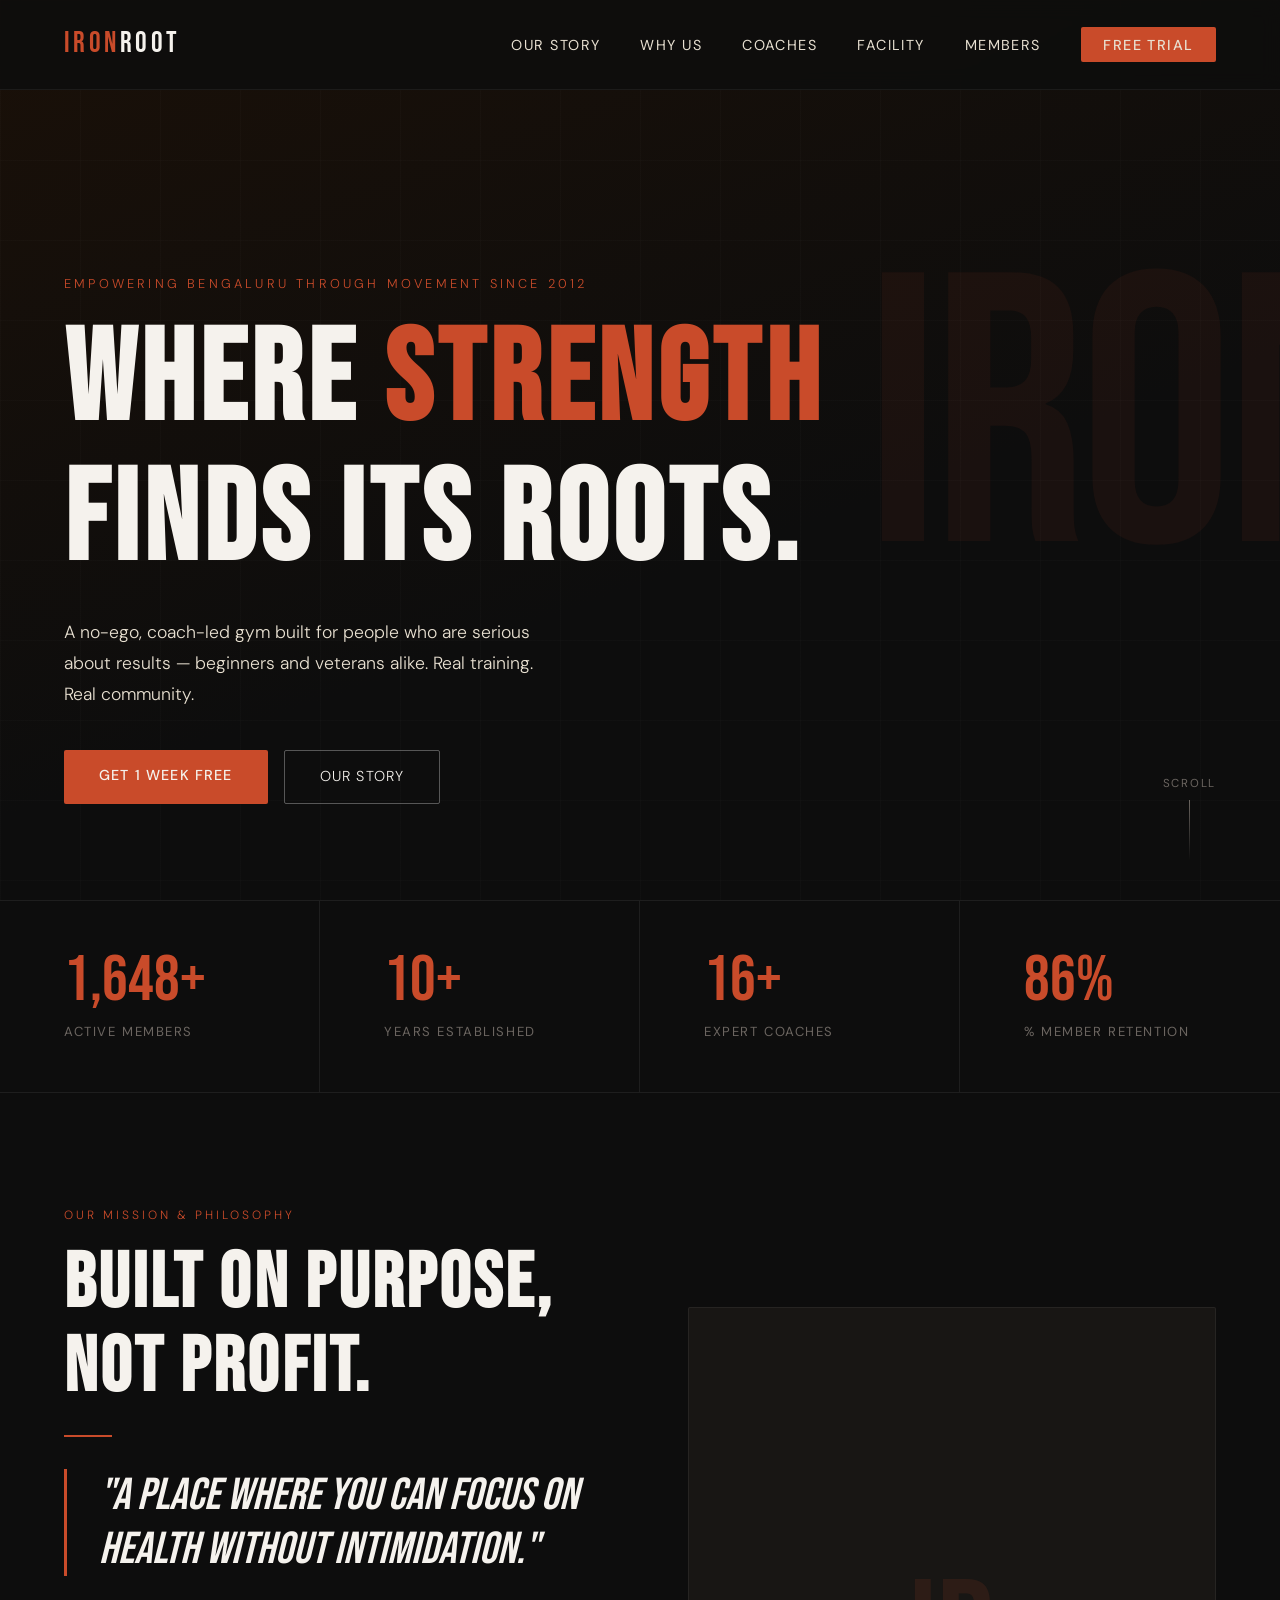
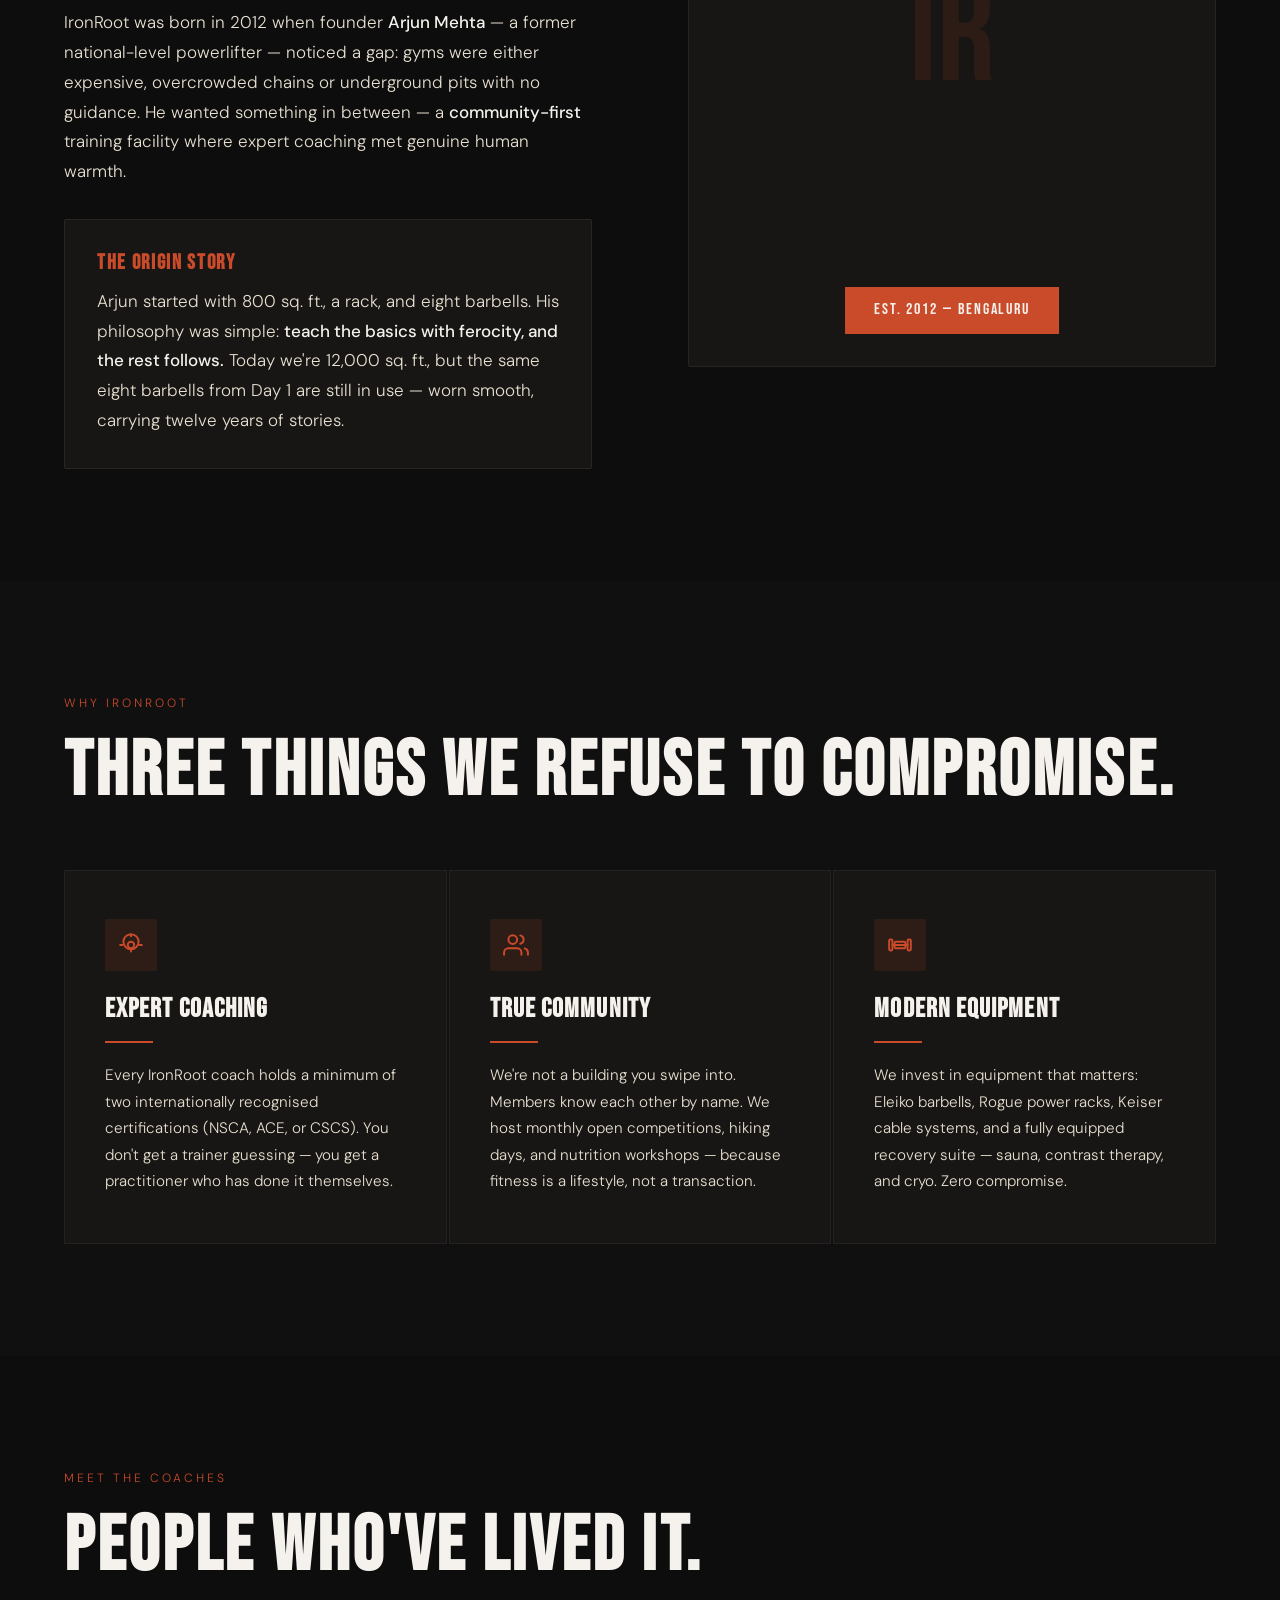
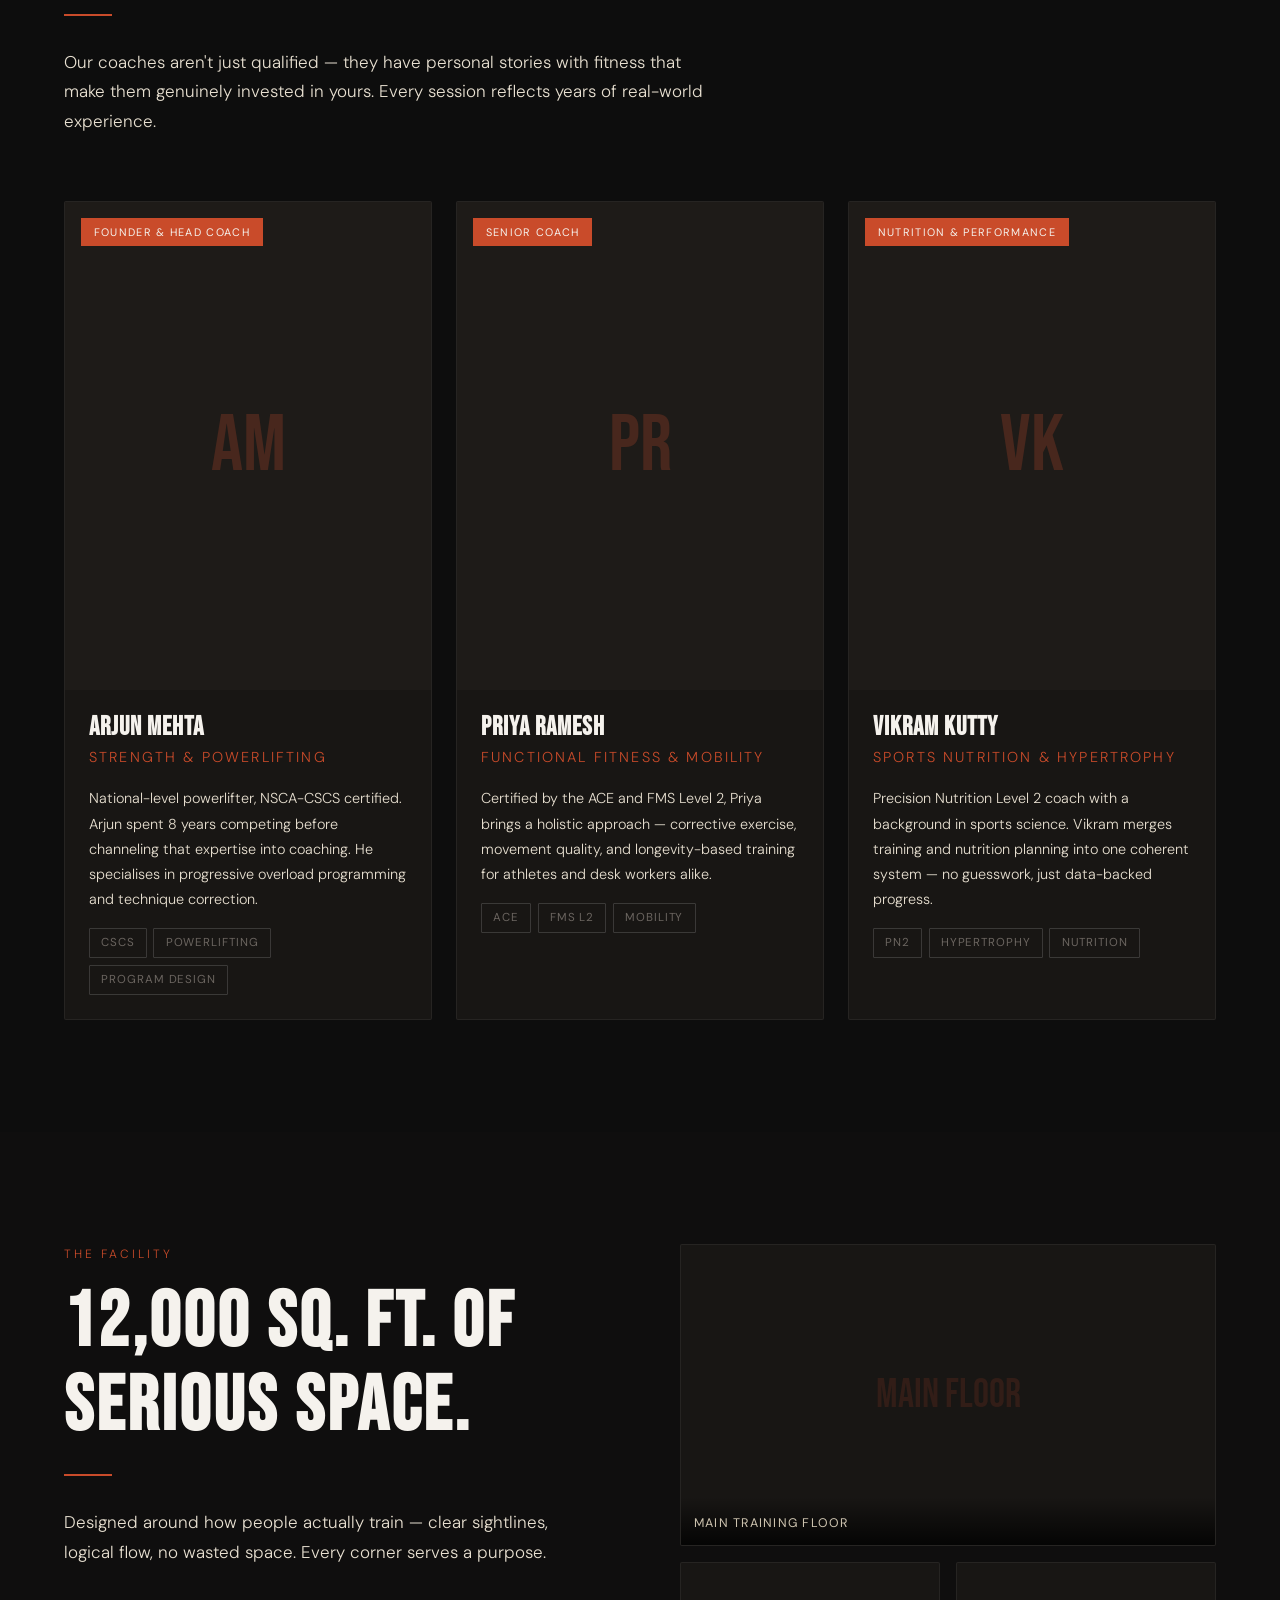
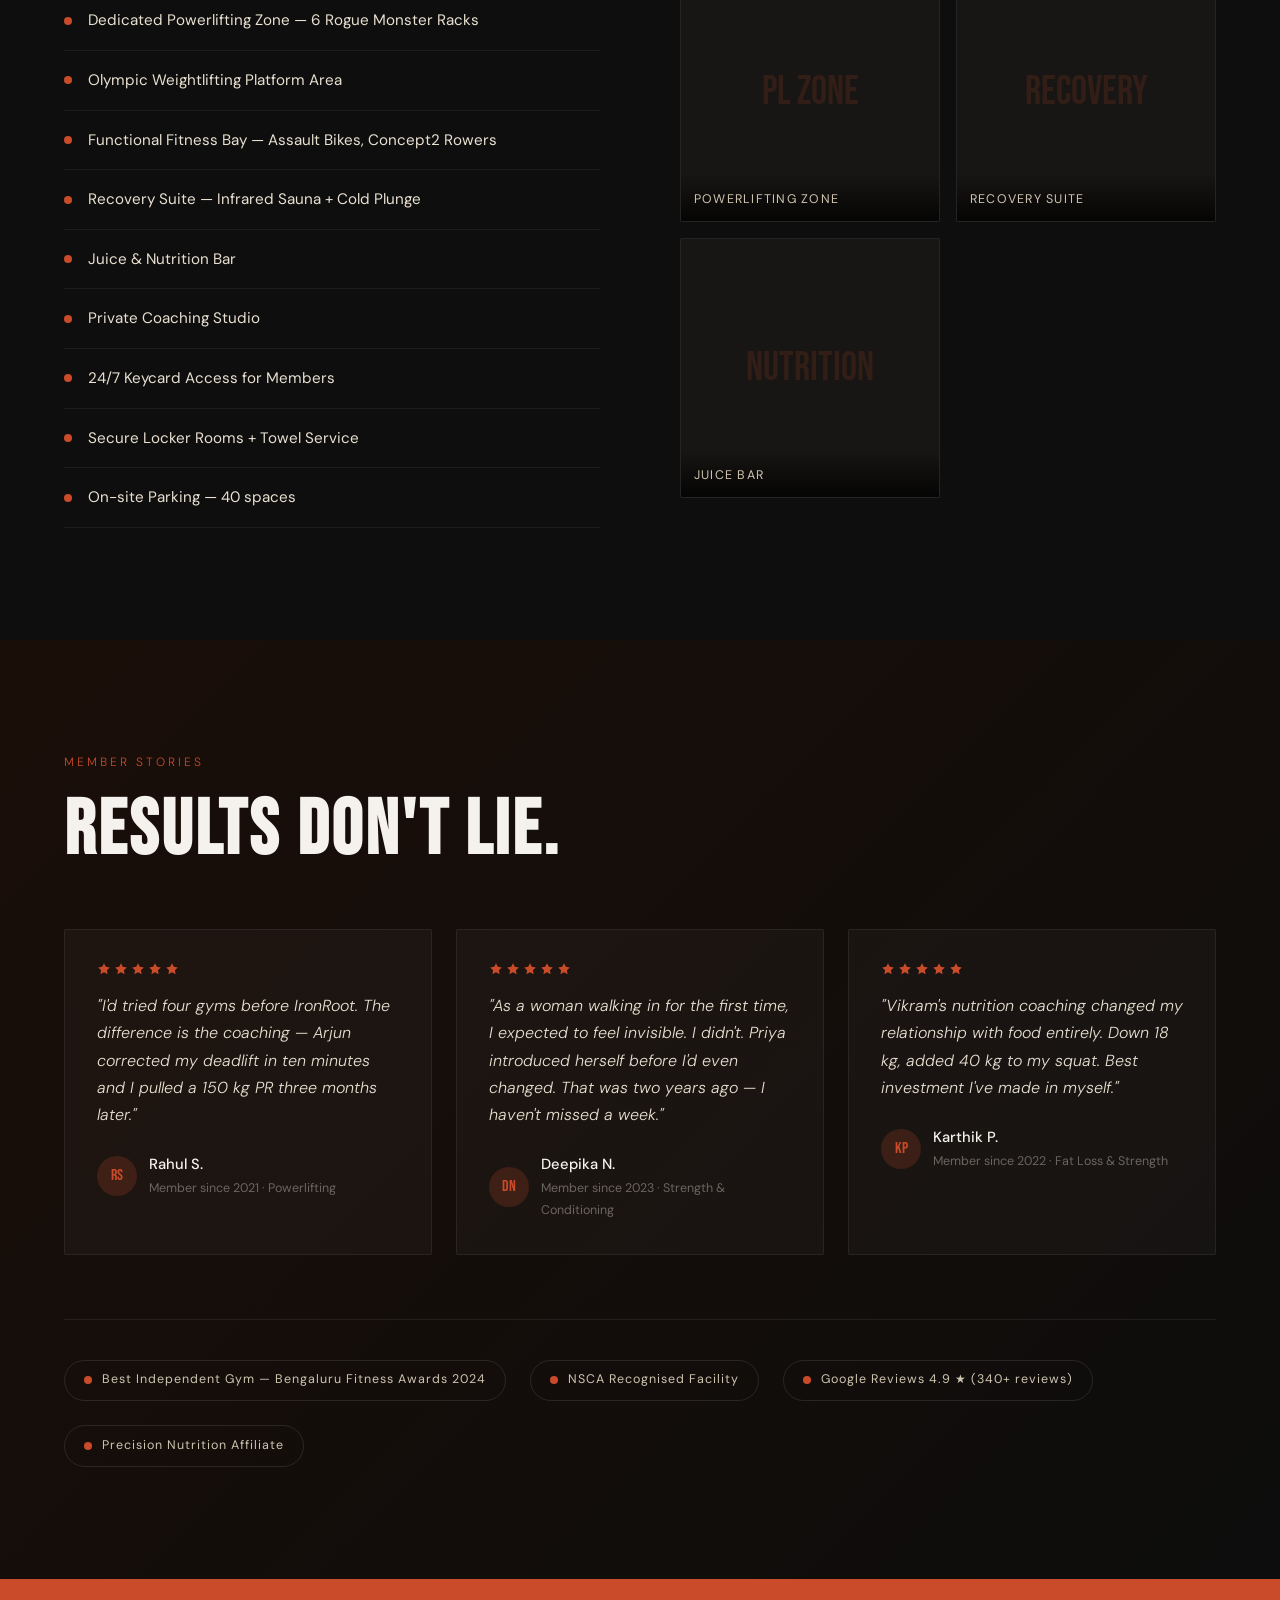
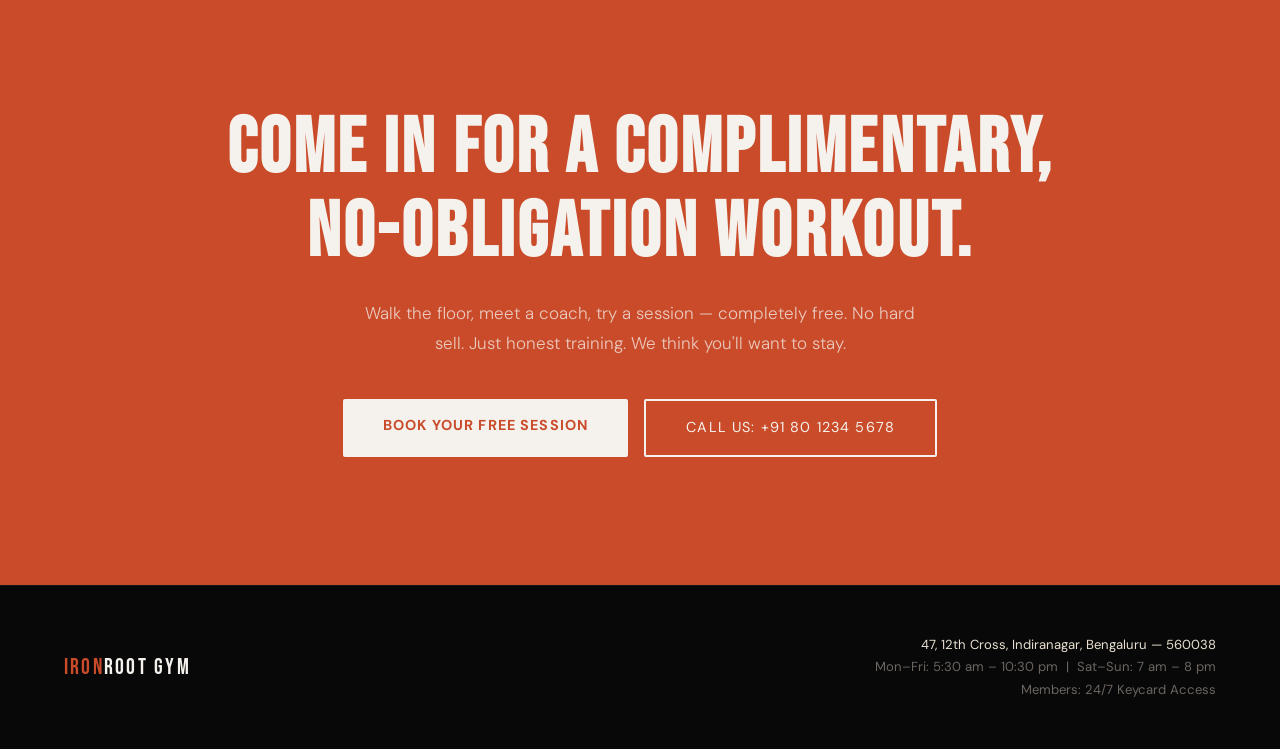
==== commit e10be26f: "deleted" ====
--- a/about.html
+++ b/about.html
@@ -7,373 +7,10 @@
   <link rel="preconnect" href="https://fonts.googleapis.com"/>
   <link rel="preconnect" href="https://fonts.gstatic.com" crossorigin/>
   <link href="https://fonts.googleapis.com/css2?family=Bebas+Neue&family=DM+Sans:ital,wght@0,300;0,400;0,500;0,700;1,300&display=swap" rel="stylesheet"/>
-  <style>
-    /* ── RESET & BASE ── */
-    *, *::before, *::after { box-sizing: border-box; margin: 0; padding: 0; }
-    :root {
-      --black:   #0d0d0d;
-      --white:   #f5f2ed;
-      --rust:    #c94b2a;
-      --rust-dk: #a33620;
-      --sand:    #e8e0d1;
-      --sand-dk: #cec4b0;
-      --muted:   #6b6560;
-      --card-bg: #181614;
-      --serif:   'Bebas Neue', sans-serif;
-      --body:    'DM Sans', sans-serif;
-      --ease:    cubic-bezier(.25,.8,.25,1);
-    }
-    html { scroll-behavior: smooth; }
-    body {
-      background: var(--black);
-      color: var(--white);
-      font-family: var(--body);
-      font-size: 17px;
-      line-height: 1.75;
-      overflow-x: hidden;
-    }
-
-    /* ── TYPOGRAPHY ── */
-    h1, h2, h3, h4 { font-family: var(--serif); letter-spacing: .04em; line-height: 1.1; }
-    h1 { font-size: clamp(3.5rem, 10vw, 8rem); }
-    h2 { font-size: clamp(2.5rem, 6vw, 5rem); }
-    h3 { font-size: clamp(1.6rem, 3vw, 2.4rem); }
-    h4 { font-size: 1.3rem; letter-spacing: .08em; }
-    p   { color: var(--sand); font-weight: 300; }
-    strong { font-weight: 500; color: var(--white); }
-    a { color: var(--rust); text-decoration: none; }
-
-    /* ── NAV ── */
-    nav {
-      position: fixed; top: 0; left: 0; right: 0; z-index: 999;
-      display: flex; align-items: center; justify-content: space-between;
-      padding: 1.2rem 5vw;
-      background: rgba(13,13,13,.85);
-      backdrop-filter: blur(10px);
-      border-bottom: 1px solid rgba(255,255,255,.06);
-      transition: background .3s var(--ease);
-    }
-    .nav-logo { font-family: var(--serif); font-size: 1.8rem; color: var(--white); letter-spacing: .12em; }
-    .nav-logo span { color: var(--rust); }
-    .nav-links { display: flex; gap: 2.5rem; list-style: none; }
-    .nav-links a { font-size: .9rem; letter-spacing: .1em; text-transform: uppercase; color: var(--sand); transition: color .2s; }
-    .nav-links a:hover { color: var(--rust); }
-    .nav-cta {
-      background: var(--rust); color: var(--white);
-      padding: .55rem 1.4rem; border-radius: 2px;
-      font-size: .85rem; letter-spacing: .1em; text-transform: uppercase;
-      font-weight: 500; transition: background .2s;
-    }
-    .nav-cta:hover { background: var(--rust-dk); color: var(--white); }
-    .hamburger { display: none; flex-direction: column; gap: 5px; cursor: pointer; }
-    .hamburger span { display: block; width: 26px; height: 2px; background: var(--white); transition: all .3s; }
-
-    /* ── HERO ── */
-    #hero {
-      min-height: 100vh;
-      display: flex; flex-direction: column; justify-content: flex-end;
-      padding: 0 5vw 6rem;
-      position: relative; overflow: hidden;
-    }
-    .hero-bg {
-      position: absolute; inset: 0;
-      background: linear-gradient(160deg, #1a1008 0%, #0d0d0d 60%);
-    }
-    .hero-texture {
-      position: absolute; inset: 0;
-      background-image:
-        repeating-linear-gradient(90deg, rgba(255,255,255,.015) 0 1px, transparent 1px 80px),
-        repeating-linear-gradient(180deg, rgba(255,255,255,.015) 0 1px, transparent 1px 80px);
-    }
-    .hero-accent {
-      position: absolute; right: -8vw; top: 10vh;
-      font-family: var(--serif); font-size: clamp(14rem, 30vw, 28rem);
-      color: rgba(201,75,42,.07); user-select: none; pointer-events: none;
-      letter-spacing: -.02em;
-    }
-    .hero-eyebrow {
-      position: relative; font-size: .8rem; letter-spacing: .25em;
-      text-transform: uppercase; color: var(--rust); margin-bottom: 1rem;
-    }
-    .hero-title { position: relative; color: var(--white); }
-    .hero-title em { font-style: normal; color: var(--rust); }
-    .hero-sub {
-      position: relative; max-width: 42ch;
-      margin: 1.5rem 0 2.5rem; font-size: 1.1rem; font-weight: 300;
-    }
-    .hero-actions { position: relative; display: flex; gap: 1rem; flex-wrap: wrap; }
-    .btn-primary {
-      display: inline-block; background: var(--rust); color: var(--white);
-      padding: .85rem 2.2rem; border-radius: 2px; font-weight: 500;
-      letter-spacing: .08em; text-transform: uppercase; font-size: .9rem;
-      transition: background .2s, transform .15s;
-    }
-    .btn-primary:hover { background: var(--rust-dk); color: var(--white); transform: translateY(-2px); }
-    .btn-ghost {
-      display: inline-block; border: 1px solid rgba(255,255,255,.3); color: var(--white);
-      padding: .85rem 2.2rem; border-radius: 2px; font-weight: 300;
-      letter-spacing: .08em; text-transform: uppercase; font-size: .9rem;
-      transition: border-color .2s, transform .15s;
-    }
-    .btn-ghost:hover { border-color: var(--rust); color: var(--rust); transform: translateY(-2px); }
-    .scroll-indicator {
-      position: absolute; bottom: 2.5rem; right: 5vw;
-      display: flex; flex-direction: column; align-items: center; gap: 6px;
-    }
-    .scroll-indicator span { font-size: .72rem; letter-spacing: .15em; text-transform: uppercase; color: var(--muted); }
-    .scroll-line {
-      width: 1px; height: 60px;
-      background: linear-gradient(to bottom, var(--muted), transparent);
-      animation: scrollLine 2s ease-in-out infinite;
-    }
-    @keyframes scrollLine { 0%,100%{transform:scaleY(1);opacity:1} 50%{transform:scaleY(.5);opacity:.3} }
-
-    /* ── STATS STRIP ── */
-    #stats {
-      display: grid; grid-template-columns: repeat(4, 1fr);
-      border-top: 1px solid rgba(255,255,255,.07);
-      border-bottom: 1px solid rgba(255,255,255,.07);
-    }
-    .stat-cell {
-      padding: 3rem 5vw; border-right: 1px solid rgba(255,255,255,.07);
-      transition: background .3s;
-    }
-    .stat-cell:last-child { border-right: none; }
-    .stat-cell:hover { background: rgba(255,255,255,.02); }
-    .stat-num {
-      font-family: var(--serif); font-size: clamp(2.8rem, 5vw, 4.5rem);
-      color: var(--rust); line-height: 1;
-    }
-    .stat-label { font-size: .82rem; letter-spacing: .12em; text-transform: uppercase; color: var(--muted); margin-top: .5rem; }
-
-    /* ── SECTION BASE ── */
-    section { padding: 7rem 5vw; }
-    .section-eyebrow { font-size: .75rem; letter-spacing: .25em; text-transform: uppercase; color: var(--rust); margin-bottom: 1rem; }
-    .section-divider { width: 48px; height: 2px; background: var(--rust); margin: 1.5rem 0 2rem; }
-
-    /* ── MISSION ── */
-    #mission { display: grid; grid-template-columns: 1fr 1fr; gap: 6rem; align-items: center; }
-    .mission-quote {
-      border-left: 3px solid var(--rust); padding-left: 2rem;
-      font-family: var(--serif); font-size: clamp(1.8rem, 3.5vw, 3rem);
-      color: var(--white); line-height: 1.2; margin: 2rem 0;
-    }
-    .mission-visual {
-      position: relative; aspect-ratio: 4/5;
-      background: var(--card-bg);
-      border: 1px solid rgba(255,255,255,.06);
-      border-radius: 2px; overflow: hidden;
-      display: flex; align-items: center; justify-content: center;
-    }
-    .mission-visual-inner {
-      font-family: var(--serif); font-size: 9rem;
-      color: rgba(201,75,42,.12); user-select: none;
-    }
-    .mission-badge {
-      position: absolute; bottom: 2rem; left: 50%; transform: translateX(-50%);
-      background: var(--rust); color: var(--white);
-      font-family: var(--serif); font-size: 1rem; letter-spacing: .12em;
-      padding: .6rem 1.8rem; white-space: nowrap;
-    }
-    .origin-card {
-      background: var(--card-bg); border: 1px solid rgba(255,255,255,.07);
-      border-radius: 2px; padding: 2rem; margin-top: 2rem;
-    }
-    .origin-card h4 { color: var(--rust); margin-bottom: .75rem; }
-
-    /* ── USP ── */
-    #usp { background: #111010; }
-    .usp-grid { display: grid; grid-template-columns: repeat(3, 1fr); gap: 2px; margin-top: 3.5rem; }
-    .usp-card {
-      background: var(--card-bg); padding: 3rem 2.5rem;
-      border: 1px solid rgba(255,255,255,.05);
-      transition: border-color .3s, transform .3s var(--ease);
-      position: relative; overflow: hidden;
-    }
-    .usp-card::before {
-      content: ''; position: absolute; inset: 0;
-      background: linear-gradient(135deg, rgba(201,75,42,.06) 0%, transparent 60%);
-      opacity: 0; transition: opacity .4s;
-    }
-    .usp-card:hover { border-color: rgba(201,75,42,.4); transform: translateY(-4px); }
-    .usp-card:hover::before { opacity: 1; }
-    .usp-icon {
-      width: 52px; height: 52px; background: rgba(201,75,42,.12);
-      border-radius: 2px; display: flex; align-items: center; justify-content: center;
-      margin-bottom: 1.5rem;
-    }
-    .usp-icon svg { width: 26px; height: 26px; stroke: var(--rust); fill: none; stroke-width: 1.8; }
-    .usp-card h3 { font-size: 1.7rem; margin-bottom: .8rem; }
-    .usp-card p { font-size: .95rem; }
-
-    /* ── TRAINERS ── */
-    .trainers-intro { max-width: 55ch; margin-bottom: 4rem; }
-    .trainers-grid { display: grid; grid-template-columns: repeat(3, 1fr); gap: 1.5rem; }
-    .trainer-card {
-      background: var(--card-bg); border: 1px solid rgba(255,255,255,.06);
-      border-radius: 2px; overflow: hidden;
-      transition: border-color .3s, transform .3s var(--ease);
-    }
-    .trainer-card:hover { border-color: rgba(201,75,42,.35); transform: translateY(-6px); }
-    .trainer-photo {
-      aspect-ratio: 3/4; background: #1e1b18;
-      display: flex; align-items: center; justify-content: center;
-      position: relative; overflow: hidden;
-    }
-    .trainer-initials {
-      font-family: var(--serif); font-size: 5rem; color: rgba(201,75,42,.25);
-      user-select: none;
-    }
-    .trainer-cert {
-      position: absolute; top: 1rem; left: 1rem;
-      background: var(--rust); color: var(--white);
-      font-size: .68rem; letter-spacing: .12em; text-transform: uppercase;
-      padding: .3rem .8rem;
-    }
-    .trainer-info { padding: 1.5rem; }
-    .trainer-info h3 { font-size: 1.6rem; margin-bottom: .2rem; }
-    .trainer-role { font-size: .78rem; letter-spacing: .15em; text-transform: uppercase; color: var(--rust); margin-bottom: .8rem; }
-    .trainer-info p { font-size: .9rem; margin-bottom: 1rem; }
-    .trainer-tags { display: flex; flex-wrap: wrap; gap: .4rem; }
-    .tag {
-      font-size: .72rem; letter-spacing: .08em; text-transform: uppercase;
-      border: 1px solid rgba(255,255,255,.15); color: var(--muted);
-      padding: .25rem .7rem; border-radius: 1px;
-    }
-
-    /* ── FACILITY ── */
-    #facility { background: #0f0e0e; }
-    .facility-layout { display: grid; grid-template-columns: 1fr 1fr; gap: 5rem; align-items: start; }
-    .amenities-list { list-style: none; margin-top: 1.5rem; }
-    .amenities-list li {
-      display: flex; align-items: center; gap: 1rem;
-      padding: 1rem 0; border-bottom: 1px solid rgba(255,255,255,.06);
-      font-size: .95rem; color: var(--sand);
-    }
-    .amenities-list li::before {
-      content: ''; flex-shrink: 0;
-      width: 8px; height: 8px; background: var(--rust); border-radius: 50%;
-    }
-    .gallery { display: grid; grid-template-columns: 1fr 1fr; gap: 1rem; }
-    .gallery-item {
-      background: var(--card-bg); border: 1px solid rgba(255,255,255,.06);
-      aspect-ratio: 1; border-radius: 2px; overflow: hidden;
-      display: flex; align-items: center; justify-content: center;
-      position: relative; cursor: pointer;
-      transition: border-color .3s;
-    }
-    .gallery-item:hover { border-color: rgba(201,75,42,.3); }
-    .gallery-item:first-child { grid-column: span 2; aspect-ratio: 16/9; }
-    .gallery-label {
-      position: absolute; bottom: 0; left: 0; right: 0;
-      background: linear-gradient(to top, rgba(0,0,0,.8) 0%, transparent 100%);
-      padding: 1rem .8rem .6rem;
-      font-size: .78rem; letter-spacing: .1em; text-transform: uppercase; color: var(--sand-dk);
-    }
-    .gallery-placeholder {
-      font-family: var(--serif); font-size: 2.5rem; color: rgba(201,75,42,.15);
-    }
-
-    /* ── TESTIMONIALS ── */
-    #testimonials {
-      position: relative; overflow: hidden;
-    }
-    .testimonials-bg {
-      position: absolute; inset: 0;
-      background: linear-gradient(135deg, #1a0e08 0%, var(--black) 100%);
-    }
-    .testimonials-inner { position: relative; }
-    .testimonials-header { display: flex; justify-content: space-between; align-items: flex-end; flex-wrap: wrap; gap: 1rem; margin-bottom: 3.5rem; }
-    .testimonials-grid { display: grid; grid-template-columns: repeat(3, 1fr); gap: 1.5rem; }
-    .testimonial-card {
-      background: rgba(255,255,255,.03); border: 1px solid rgba(255,255,255,.07);
-      border-radius: 2px; padding: 2rem;
-      opacity: 0; transform: translateY(30px);
-      transition: opacity .6s var(--ease), transform .6s var(--ease), border-color .3s;
-    }
-    .testimonial-card.visible { opacity: 1; transform: translateY(0); }
-    .testimonial-card:hover { border-color: rgba(201,75,42,.3); }
-    .stars { display: flex; gap: 3px; margin-bottom: 1rem; }
-    .star { width: 14px; height: 14px; }
-    .star polygon { fill: var(--rust); }
-    blockquote { font-size: 1rem; color: var(--sand); line-height: 1.7; margin-bottom: 1.5rem; font-weight: 300; font-style: italic; }
-    .testimonial-author { display: flex; align-items: center; gap: .75rem; }
-    .avatar {
-      width: 40px; height: 40px; border-radius: 50%;
-      background: rgba(201,75,42,.2); display: flex; align-items: center; justify-content: center;
-      font-family: var(--serif); font-size: 1rem; color: var(--rust); flex-shrink: 0;
-    }
-    .author-name { font-weight: 500; font-size: .92rem; }
-    .author-meta { font-size: .78rem; color: var(--muted); }
-    .award-strip { display: flex; gap: 1.5rem; flex-wrap: wrap; margin-top: 4rem; padding-top: 2.5rem; border-top: 1px solid rgba(255,255,255,.07); }
-    .award-pill {
-      display: flex; align-items: center; gap: .6rem;
-      border: 1px solid rgba(255,255,255,.1); border-radius: 100px;
-      padding: .55rem 1.2rem; font-size: .78rem; letter-spacing: .08em;
-      color: var(--sand-dk);
-    }
-    .award-dot { width: 8px; height: 8px; border-radius: 50%; background: var(--rust); flex-shrink: 0; }
-
-    /* ── CTA ── */
-    #cta {
-      text-align: center; background: var(--rust);
-      padding: 8rem 5vw;
-    }
-    #cta h2 { color: var(--white); }
-    #cta p { color: rgba(245,242,237,.75); max-width: 48ch; margin: 1.5rem auto 2.5rem; }
-    .cta-actions { display: flex; gap: 1rem; justify-content: center; flex-wrap: wrap; }
-    .btn-white {
-      display: inline-block; background: var(--white); color: var(--rust);
-      padding: .9rem 2.5rem; border-radius: 2px; font-weight: 700;
-      letter-spacing: .08em; text-transform: uppercase; font-size: .9rem;
-      transition: background .2s, transform .15s; color: var(--rust);
-    }
-    .btn-white:hover { background: var(--sand); transform: translateY(-2px); }
-    .btn-outline-white {
-      display: inline-block; border: 2px solid var(--white); color: var(--white);
-      padding: .9rem 2.5rem; border-radius: 2px; font-weight: 400;
-      letter-spacing: .08em; text-transform: uppercase; font-size: .9rem;
-      transition: background .2s, transform .15s;
-    }
-    .btn-outline-white:hover { background: rgba(255,255,255,.1); color: var(--white); transform: translateY(-2px); }
-
-    /* ── FOOTER ── */
-    footer {
-      background: #080808; padding: 3rem 5vw;
-      display: flex; justify-content: space-between; align-items: center; flex-wrap: wrap; gap: 1rem;
-      border-top: 1px solid rgba(255,255,255,.06);
-    }
-    .footer-logo { font-family: var(--serif); font-size: 1.4rem; color: var(--white); letter-spacing: .1em; }
-    .footer-logo span { color: var(--rust); }
-    .footer-info { font-size: .82rem; color: var(--muted); text-align: right; line-height: 1.7; }
-    .footer-info strong { color: var(--sand); font-weight: 400; }
-
-    /* ── MOBILE NAV ── */
-    @media (max-width: 768px) {
-      .hamburger { display: flex; }
-      .nav-links {
-        position: fixed; top: 0; right: -100%; width: 75%; height: 100vh;
-        background: #111; flex-direction: column; gap: 0;
-        padding: 5rem 2rem 2rem; transition: right .35s var(--ease);
-        z-index: 998;
-      }
-      .nav-links.open { right: 0; }
-      .nav-links li { border-bottom: 1px solid rgba(255,255,255,.06); }
-      .nav-links a { display: block; padding: 1rem 0; font-size: 1rem; }
-      .nav-cta { display: none; }
-      #mission, .facility-layout { grid-template-columns: 1fr; gap: 3rem; }
-      #stats { grid-template-columns: 1fr 1fr; }
-      .stat-cell:nth-child(2) { border-right: none; }
-      .stat-cell:nth-child(3) { border-right: 1px solid rgba(255,255,255,.07); }
-      .usp-grid, .trainers-grid, .testimonials-grid { grid-template-columns: 1fr; }
-      .gallery { grid-template-columns: 1fr; }
-      .gallery-item:first-child { grid-column: span 1; }
-    }
-  </style>
+  <link rel="stylesheet" href="about.css">
 </head>
 <body>
 
-<!-- ═══════════════════ NAV ═══════════════════ -->
 <nav id="navbar">
   <a class="nav-logo" href="#"><span>Iron</span>Root</a>
   <ul class="nav-links" id="navLinks">
@@ -391,7 +28,6 @@
   </div>
 </nav>
 
-<!-- ═══════════════════ HERO ═══════════════════ -->
 <section id="hero">
   <div class="hero-bg"></div>
   <div class="hero-texture"></div>
@@ -409,7 +45,6 @@
   </div>
 </section>
 
-<!-- ═══════════════════ STATS STRIP ═══════════════════ -->
 <div id="stats">
   <div class="stat-cell">
     <div class="stat-num" data-target="1800">0</div>
@@ -429,7 +64,6 @@
   </div>
 </div>
 
-<!-- ═══════════════════ MISSION ═══════════════════ -->
 <section id="mission">
   <div class="mission-left">
     <p class="section-eyebrow">Our Mission &amp; Philosophy</p>
@@ -448,7 +82,6 @@
   </div>
 </section>
 
-<!-- ═══════════════════ USP ═══════════════════ -->
 <section id="usp">
   <p class="section-eyebrow">Why IronRoot</p>
   <h2>Three Things We Refuse to Compromise.</h2>
@@ -492,7 +125,6 @@
   </div>
 </section>
 
-<!-- ═══════════════════ TRAINERS ═══════════════════ -->
 <section id="trainers">
   <div class="trainers-intro">
     <p class="section-eyebrow">Meet the Coaches</p>
@@ -546,7 +178,6 @@
   </div>
 </section>
 
-<!-- ═══════════════════ FACILITY ═══════════════════ -->
 <section id="facility">
   <div class="facility-layout">
     <div>
@@ -587,7 +218,6 @@
   </div>
 </section>
 
-<!-- ═══════════════════ TESTIMONIALS ═══════════════════ -->
 <section id="testimonials">
   <div class="testimonials-bg"></div>
   <div class="testimonials-inner">
@@ -659,7 +289,6 @@
   </div>
 </section>
 
-<!-- ═══════════════════ CTA ═══════════════════ -->
 <section id="cta">
   <h2>Come In for a Complimentary,<br>No-Obligation Workout.</h2>
   <p>Walk the floor, meet a coach, try a session — completely free. No hard sell. Just honest training. We think you'll want to stay.</p>
@@ -669,7 +298,6 @@
   </div>
 </section>
 
-<!-- ═══════════════════ FOOTER ═══════════════════ -->
 <footer>
   <div class="footer-logo"><span>Iron</span>Root Gym</div>
   <div class="footer-info">
@@ -679,140 +307,6 @@
   </div>
 </footer>
 
-<!-- ═══════════════════ JAVASCRIPT ═══════════════════ -->
-<script>
-  /* ── 1. HAMBURGER MENU ── */
-  const hamburger = document.getElementById('hamburger');
-  const navLinks  = document.getElementById('navLinks');
-  const bar1 = document.getElementById('bar1');
-  const bar2 = document.getElementById('bar2');
-  const bar3 = document.getElementById('bar3');
-  let menuOpen = false;
-
-  function toggleMenu() {
-    menuOpen = !menuOpen;
-    navLinks.classList.toggle('open', menuOpen);
-    // Animate bars into X shape
-    bar1.style.transform = menuOpen ? 'rotate(45deg) translateY(7px)'  : '';
-    bar2.style.opacity   = menuOpen ? '0' : '1';
-    bar3.style.transform = menuOpen ? 'rotate(-45deg) translateY(-7px)' : '';
-  }
-
-  hamburger.addEventListener('click', toggleMenu);
-  hamburger.addEventListener('keydown', e => { if (e.key === 'Enter') toggleMenu(); });
-
-  // Close menu on nav link click
-  navLinks.querySelectorAll('a').forEach(link => {
-    link.addEventListener('click', () => {
-      if (menuOpen) toggleMenu();
-    });
-  });
-
-
-  /* ── 2. COUNTER ANIMATION (Intersection Observer) ── */
-  // Selects every element with data-target attribute
-  const counters = document.querySelectorAll('[data-target]');
-
-  function animateCounter(el) {
-    const target = parseInt(el.getAttribute('data-target'), 10);
-    const duration = 1800; // ms
-    const step = 16;       // ~60fps
-    const increment = target / (duration / step);
-    let current = 0;
-
-    const timer = setInterval(() => {
-      current += increment;
-      if (current >= target) {
-        current = target;
-        clearInterval(timer);
-      }
-      // Add + or % suffix where needed
-      const suffix = el.closest('.stat-cell').querySelector('.stat-label').textContent.includes('%') ? '%' : '+';
-      el.textContent = Math.floor(current).toLocaleString('en-IN') + suffix;
-    }, step);
-  }
-
-  // Intersection Observer watches when #stats scrolls into view
-  const statsObserver = new IntersectionObserver((entries) => {
-    entries.forEach(entry => {
-      if (entry.isIntersecting) {
-        counters.forEach(animateCounter);
-        statsObserver.disconnect(); // fire only once
-      }
-    });
-  }, { threshold: 0.3 });
-
-  statsObserver.observe(document.getElementById('stats'));
-
-
-  /* ── 3. TESTIMONIALS SCROLL REVEAL ── */
-  const cards = document.querySelectorAll('.testimonial-card');
-
-  const cardObserver = new IntersectionObserver((entries) => {
-    entries.forEach((entry, i) => {
-      if (entry.isIntersecting) {
-        // Stagger the reveal using setTimeout
-        setTimeout(() => {
-          entry.target.classList.add('visible');
-        }, i * 150);
-        cardObserver.unobserve(entry.target);
-      }
-    });
-  }, { threshold: 0.15 });
-
-  cards.forEach(card => cardObserver.observe(card));
-
-
-  /* ── 4. USP CARD STAGGER ON LOAD ── */
-  const uspCards = document.querySelectorAll('.usp-card');
-  const uspObserver = new IntersectionObserver((entries) => {
-    entries.forEach((entry, idx) => {
-      if (entry.isIntersecting) {
-        setTimeout(() => {
-          entry.target.style.opacity = '1';
-          entry.target.style.transform = 'translateY(0)';
-        }, idx * 120);
-        uspObserver.unobserve(entry.target);
-      }
-    });
-  }, { threshold: 0.1 });
-
-  uspCards.forEach(card => {
-    card.style.opacity = '0';
-    card.style.transform = 'translateY(24px)';
-    card.style.transition = 'opacity .5s ease, transform .5s ease, border-color .3s, box-shadow .3s';
-    uspObserver.observe(card);
-  });
-
-
-  /* ── 5. ACTIVE NAV LINK HIGHLIGHT ── */
-  const sections   = document.querySelectorAll('section[id], div[id="stats"]');
-  const navAnchors = document.querySelectorAll('.nav-links a');
-
-  const sectionObserver = new IntersectionObserver((entries) => {
-    entries.forEach(entry => {
-      if (entry.isIntersecting) {
-        const id = entry.target.id;
-        navAnchors.forEach(a => {
-          a.style.color = a.getAttribute('href') === `#${id}` ? 'var(--rust)' : '';
-        });
-      }
-    });
-  }, { threshold: 0.4 });
-
-  sections.forEach(s => sectionObserver.observe(s));
-
-
-  /* ── 6. SMOOTH SCROLL POLYFILL for older browsers ── */
-  document.querySelectorAll('a[href^="#"]').forEach(anchor => {
-    anchor.addEventListener('click', function(e) {
-      const target = document.querySelector(this.getAttribute('href'));
-      if (target) {
-        e.preventDefault();
-        target.scrollIntoView({ behavior: 'smooth', block: 'start' });
-      }
-    });
-  });
-</script>
+<script src="about.js"></script>
 </body>
 </html>
--- a/about.css
+++ b/about.css
@@ -0,0 +1,361 @@
+/* ── RESET & BASE ── */
+    *, *::before, *::after { box-sizing: border-box; margin: 0; padding: 0; }
+    :root {
+      --black:   #0d0d0d;
+      --white:   #f5f2ed;
+      --rust:    #c94b2a;
+      --rust-dk: #a33620;
+      --sand:    #e8e0d1;
+      --sand-dk: #cec4b0;
+      --muted:   #6b6560;
+      --card-bg: #181614;
+      --serif:   'Bebas Neue', sans-serif;
+      --body:    'DM Sans', sans-serif;
+      --ease:    cubic-bezier(.25,.8,.25,1);
+    }
+    html { scroll-behavior: smooth; }
+    body {
+      background: var(--black);
+      color: var(--white);
+      font-family: var(--body);
+      font-size: 17px;
+      line-height: 1.75;
+      overflow-x: hidden;
+    }
+
+    /* ── TYPOGRAPHY ── */
+    h1, h2, h3, h4 { font-family: var(--serif); letter-spacing: .04em; line-height: 1.1; }
+    h1 { font-size: clamp(3.5rem, 10vw, 8rem); }
+    h2 { font-size: clamp(2.5rem, 6vw, 5rem); }
+    h3 { font-size: clamp(1.6rem, 3vw, 2.4rem); }
+    h4 { font-size: 1.3rem; letter-spacing: .08em; }
+    p   { color: var(--sand); font-weight: 300; }
+    strong { font-weight: 500; color: var(--white); }
+    a { color: var(--rust); text-decoration: none; }
+
+    /* ── NAV ── */
+    nav {
+      position: fixed; top: 0; left: 0; right: 0; z-index: 999;
+      display: flex; align-items: center; justify-content: space-between;
+      padding: 1.2rem 5vw;
+      background: rgba(13,13,13,.85);
+      backdrop-filter: blur(10px);
+      border-bottom: 1px solid rgba(255,255,255,.06);
+      transition: background .3s var(--ease);
+    }
+    .nav-logo { font-family: var(--serif); font-size: 1.8rem; color: var(--white); letter-spacing: .12em; }
+    .nav-logo span { color: var(--rust); }
+    .nav-links { display: flex; gap: 2.5rem; list-style: none; }
+    .nav-links a { font-size: .9rem; letter-spacing: .1em; text-transform: uppercase; color: var(--sand); transition: color .2s; }
+    .nav-links a:hover { color: var(--rust); }
+    .nav-cta {
+      background: var(--rust); color: var(--white);
+      padding: .55rem 1.4rem; border-radius: 2px;
+      font-size: .85rem; letter-spacing: .1em; text-transform: uppercase;
+      font-weight: 500; transition: background .2s;
+    }
+    .nav-cta:hover { background: var(--rust-dk); color: var(--white); }
+    .hamburger { display: none; flex-direction: column; gap: 5px; cursor: pointer; }
+    .hamburger span { display: block; width: 26px; height: 2px; background: var(--white); transition: all .3s; }
+
+    /* ── HERO ── */
+    #hero {
+      min-height: 100vh;
+      display: flex; flex-direction: column; justify-content: flex-end;
+      padding: 0 5vw 6rem;
+      position: relative; overflow: hidden;
+    }
+    .hero-bg {
+      position: absolute; inset: 0;
+      background: linear-gradient(160deg, #1a1008 0%, #0d0d0d 60%);
+    }
+    .hero-texture {
+      position: absolute; inset: 0;
+      background-image:
+        repeating-linear-gradient(90deg, rgba(255,255,255,.015) 0 1px, transparent 1px 80px),
+        repeating-linear-gradient(180deg, rgba(255,255,255,.015) 0 1px, transparent 1px 80px);
+    }
+    .hero-accent {
+      position: absolute; right: -8vw; top: 10vh;
+      font-family: var(--serif); font-size: clamp(14rem, 30vw, 28rem);
+      color: rgba(201,75,42,.07); user-select: none; pointer-events: none;
+      letter-spacing: -.02em;
+    }
+    .hero-eyebrow {
+      position: relative; font-size: .8rem; letter-spacing: .25em;
+      text-transform: uppercase; color: var(--rust); margin-bottom: 1rem;
+    }
+    .hero-title { position: relative; color: var(--white); }
+    .hero-title em { font-style: normal; color: var(--rust); }
+    .hero-sub {
+      position: relative; max-width: 42ch;
+      margin: 1.5rem 0 2.5rem; font-size: 1.1rem; font-weight: 300;
+    }
+    .hero-actions { position: relative; display: flex; gap: 1rem; flex-wrap: wrap; }
+    .btn-primary {
+      display: inline-block; background: var(--rust); color: var(--white);
+      padding: .85rem 2.2rem; border-radius: 2px; font-weight: 500;
+      letter-spacing: .08em; text-transform: uppercase; font-size: .9rem;
+      transition: background .2s, transform .15s;
+    }
+    .btn-primary:hover { background: var(--rust-dk); color: var(--white); transform: translateY(-2px); }
+    .btn-ghost {
+      display: inline-block; border: 1px solid rgba(255,255,255,.3); color: var(--white);
+      padding: .85rem 2.2rem; border-radius: 2px; font-weight: 300;
+      letter-spacing: .08em; text-transform: uppercase; font-size: .9rem;
+      transition: border-color .2s, transform .15s;
+    }
+    .btn-ghost:hover { border-color: var(--rust); color: var(--rust); transform: translateY(-2px); }
+    .scroll-indicator {
+      position: absolute; bottom: 2.5rem; right: 5vw;
+      display: flex; flex-direction: column; align-items: center; gap: 6px;
+    }
+    .scroll-indicator span { font-size: .72rem; letter-spacing: .15em; text-transform: uppercase; color: var(--muted); }
+    .scroll-line {
+      width: 1px; height: 60px;
+      background: linear-gradient(to bottom, var(--muted), transparent);
+      animation: scrollLine 2s ease-in-out infinite;
+    }
+    @keyframes scrollLine { 0%,100%{transform:scaleY(1);opacity:1} 50%{transform:scaleY(.5);opacity:.3} }
+
+    /* ── STATS STRIP ── */
+    #stats {
+      display: grid; grid-template-columns: repeat(4, 1fr);
+      border-top: 1px solid rgba(255,255,255,.07);
+      border-bottom: 1px solid rgba(255,255,255,.07);
+    }
+    .stat-cell {
+      padding: 3rem 5vw; border-right: 1px solid rgba(255,255,255,.07);
+      transition: background .3s;
+    }
+    .stat-cell:last-child { border-right: none; }
+    .stat-cell:hover { background: rgba(255,255,255,.02); }
+    .stat-num {
+      font-family: var(--serif); font-size: clamp(2.8rem, 5vw, 4.5rem);
+      color: var(--rust); line-height: 1;
+    }
+    .stat-label { font-size: .82rem; letter-spacing: .12em; text-transform: uppercase; color: var(--muted); margin-top: .5rem; }
+
+    /* ── SECTION BASE ── */
+    section { padding: 7rem 5vw; }
+    .section-eyebrow { font-size: .75rem; letter-spacing: .25em; text-transform: uppercase; color: var(--rust); margin-bottom: 1rem; }
+    .section-divider { width: 48px; height: 2px; background: var(--rust); margin: 1.5rem 0 2rem; }
+
+    /* ── MISSION ── */
+    #mission { display: grid; grid-template-columns: 1fr 1fr; gap: 6rem; align-items: center; }
+    .mission-quote {
+      border-left: 3px solid var(--rust); padding-left: 2rem;
+      font-family: var(--serif); font-size: clamp(1.8rem, 3.5vw, 3rem);
+      color: var(--white); line-height: 1.2; margin: 2rem 0;
+    }
+    .mission-visual {
+      position: relative; aspect-ratio: 4/5;
+      background: var(--card-bg);
+      border: 1px solid rgba(255,255,255,.06);
+      border-radius: 2px; overflow: hidden;
+      display: flex; align-items: center; justify-content: center;
+    }
+    .mission-visual-inner {
+      font-family: var(--serif); font-size: 9rem;
+      color: rgba(201,75,42,.12); user-select: none;
+    }
+    .mission-badge {
+      position: absolute; bottom: 2rem; left: 50%; transform: translateX(-50%);
+      background: var(--rust); color: var(--white);
+      font-family: var(--serif); font-size: 1rem; letter-spacing: .12em;
+      padding: .6rem 1.8rem; white-space: nowrap;
+    }
+    .origin-card {
+      background: var(--card-bg); border: 1px solid rgba(255,255,255,.07);
+      border-radius: 2px; padding: 2rem; margin-top: 2rem;
+    }
+    .origin-card h4 { color: var(--rust); margin-bottom: .75rem; }
+
+    /* ── USP ── */
+    #usp { background: #111010; }
+    .usp-grid { display: grid; grid-template-columns: repeat(3, 1fr); gap: 2px; margin-top: 3.5rem; }
+    .usp-card {
+      background: var(--card-bg); padding: 3rem 2.5rem;
+      border: 1px solid rgba(255,255,255,.05);
+      transition: border-color .3s, transform .3s var(--ease);
+      position: relative; overflow: hidden;
+    }
+    .usp-card::before {
+      content: ''; position: absolute; inset: 0;
+      background: linear-gradient(135deg, rgba(201,75,42,.06) 0%, transparent 60%);
+      opacity: 0; transition: opacity .4s;
+    }
+    .usp-card:hover { border-color: rgba(201,75,42,.4); transform: translateY(-4px); }
+    .usp-card:hover::before { opacity: 1; }
+    .usp-icon {
+      width: 52px; height: 52px; background: rgba(201,75,42,.12);
+      border-radius: 2px; display: flex; align-items: center; justify-content: center;
+      margin-bottom: 1.5rem;
+    }
+    .usp-icon svg { width: 26px; height: 26px; stroke: var(--rust); fill: none; stroke-width: 1.8; }
+    .usp-card h3 { font-size: 1.7rem; margin-bottom: .8rem; }
+    .usp-card p { font-size: .95rem; }
+
+    /* ── TRAINERS ── */
+    .trainers-intro { max-width: 55ch; margin-bottom: 4rem; }
+    .trainers-grid { display: grid; grid-template-columns: repeat(3, 1fr); gap: 1.5rem; }
+    .trainer-card {
+      background: var(--card-bg); border: 1px solid rgba(255,255,255,.06);
+      border-radius: 2px; overflow: hidden;
+      transition: border-color .3s, transform .3s var(--ease);
+    }
+    .trainer-card:hover { border-color: rgba(201,75,42,.35); transform: translateY(-6px); }
+    .trainer-photo {
+      aspect-ratio: 3/4; background: #1e1b18;
+      display: flex; align-items: center; justify-content: center;
+      position: relative; overflow: hidden;
+    }
+    .trainer-initials {
+      font-family: var(--serif); font-size: 5rem; color: rgba(201,75,42,.25);
+      user-select: none;
+    }
+    .trainer-cert {
+      position: absolute; top: 1rem; left: 1rem;
+      background: var(--rust); color: var(--white);
+      font-size: .68rem; letter-spacing: .12em; text-transform: uppercase;
+      padding: .3rem .8rem;
+    }
+    .trainer-info { padding: 1.5rem; }
+    .trainer-info h3 { font-size: 1.6rem; margin-bottom: .2rem; }
+    .trainer-role { font-size: .78rem; letter-spacing: .15em; text-transform: uppercase; color: var(--rust); margin-bottom: .8rem; }
+    .trainer-info p { font-size: .9rem; margin-bottom: 1rem; }
+    .trainer-tags { display: flex; flex-wrap: wrap; gap: .4rem; }
+    .tag {
+      font-size: .72rem; letter-spacing: .08em; text-transform: uppercase;
+      border: 1px solid rgba(255,255,255,.15); color: var(--muted);
+      padding: .25rem .7rem; border-radius: 1px;
+    }
+
+    /* ── FACILITY ── */
+    #facility { background: #0f0e0e; }
+    .facility-layout { display: grid; grid-template-columns: 1fr 1fr; gap: 5rem; align-items: start; }
+    .amenities-list { list-style: none; margin-top: 1.5rem; }
+    .amenities-list li {
+      display: flex; align-items: center; gap: 1rem;
+      padding: 1rem 0; border-bottom: 1px solid rgba(255,255,255,.06);
+      font-size: .95rem; color: var(--sand);
+    }
+    .amenities-list li::before {
+      content: ''; flex-shrink: 0;
+      width: 8px; height: 8px; background: var(--rust); border-radius: 50%;
+    }
+    .gallery { display: grid; grid-template-columns: 1fr 1fr; gap: 1rem; }
+    .gallery-item {
+      background: var(--card-bg); border: 1px solid rgba(255,255,255,.06);
+      aspect-ratio: 1; border-radius: 2px; overflow: hidden;
+      display: flex; align-items: center; justify-content: center;
+      position: relative; cursor: pointer;
+      transition: border-color .3s;
+    }
+    .gallery-item:hover { border-color: rgba(201,75,42,.3); }
+    .gallery-item:first-child { grid-column: span 2; aspect-ratio: 16/9; }
+    .gallery-label {
+      position: absolute; bottom: 0; left: 0; right: 0;
+      background: linear-gradient(to top, rgba(0,0,0,.8) 0%, transparent 100%);
+      padding: 1rem .8rem .6rem;
+      font-size: .78rem; letter-spacing: .1em; text-transform: uppercase; color: var(--sand-dk);
+    }
+    .gallery-placeholder {
+      font-family: var(--serif); font-size: 2.5rem; color: rgba(201,75,42,.15);
+    }
+
+    /* ── TESTIMONIALS ── */
+    #testimonials {
+      position: relative; overflow: hidden;
+    }
+    .testimonials-bg {
+      position: absolute; inset: 0;
+      background: linear-gradient(135deg, #1a0e08 0%, var(--black) 100%);
+    }
+    .testimonials-inner { position: relative; }
+    .testimonials-header { display: flex; justify-content: space-between; align-items: flex-end; flex-wrap: wrap; gap: 1rem; margin-bottom: 3.5rem; }
+    .testimonials-grid { display: grid; grid-template-columns: repeat(3, 1fr); gap: 1.5rem; }
+    .testimonial-card {
+      background: rgba(255,255,255,.03); border: 1px solid rgba(255,255,255,.07);
+      border-radius: 2px; padding: 2rem;
+      opacity: 0; transform: translateY(30px);
+      transition: opacity .6s var(--ease), transform .6s var(--ease), border-color .3s;
+    }
+    .testimonial-card.visible { opacity: 1; transform: translateY(0); }
+    .testimonial-card:hover { border-color: rgba(201,75,42,.3); }
+    .stars { display: flex; gap: 3px; margin-bottom: 1rem; }
+    .star { width: 14px; height: 14px; }
+    .star polygon { fill: var(--rust); }
+    blockquote { font-size: 1rem; color: var(--sand); line-height: 1.7; margin-bottom: 1.5rem; font-weight: 300; font-style: italic; }
+    .testimonial-author { display: flex; align-items: center; gap: .75rem; }
+    .avatar {
+      width: 40px; height: 40px; border-radius: 50%;
+      background: rgba(201,75,42,.2); display: flex; align-items: center; justify-content: center;
+      font-family: var(--serif); font-size: 1rem; color: var(--rust); flex-shrink: 0;
+    }
+    .author-name { font-weight: 500; font-size: .92rem; }
+    .author-meta { font-size: .78rem; color: var(--muted); }
+    .award-strip { display: flex; gap: 1.5rem; flex-wrap: wrap; margin-top: 4rem; padding-top: 2.5rem; border-top: 1px solid rgba(255,255,255,.07); }
+    .award-pill {
+      display: flex; align-items: center; gap: .6rem;
+      border: 1px solid rgba(255,255,255,.1); border-radius: 100px;
+      padding: .55rem 1.2rem; font-size: .78rem; letter-spacing: .08em;
+      color: var(--sand-dk);
+    }
+    .award-dot { width: 8px; height: 8px; border-radius: 50%; background: var(--rust); flex-shrink: 0; }
+
+    /* ── CTA ── */
+    #cta {
+      text-align: center; background: var(--rust);
+      padding: 8rem 5vw;
+    }
+    #cta h2 { color: var(--white); }
+    #cta p { color: rgba(245,242,237,.75); max-width: 48ch; margin: 1.5rem auto 2.5rem; }
+    .cta-actions { display: flex; gap: 1rem; justify-content: center; flex-wrap: wrap; }
+    .btn-white {
+      display: inline-block; background: var(--white); color: var(--rust);
+      padding: .9rem 2.5rem; border-radius: 2px; font-weight: 700;
+      letter-spacing: .08em; text-transform: uppercase; font-size: .9rem;
+      transition: background .2s, transform .15s; color: var(--rust);
+    }
+    .btn-white:hover { background: var(--sand); transform: translateY(-2px); }
+    .btn-outline-white {
+      display: inline-block; border: 2px solid var(--white); color: var(--white);
+      padding: .9rem 2.5rem; border-radius: 2px; font-weight: 400;
+      letter-spacing: .08em; text-transform: uppercase; font-size: .9rem;
+      transition: background .2s, transform .15s;
+    }
+    .btn-outline-white:hover { background: rgba(255,255,255,.1); color: var(--white); transform: translateY(-2px); }
+
+    /* ── FOOTER ── */
+    footer {
+      background: #080808; padding: 3rem 5vw;
+      display: flex; justify-content: space-between; align-items: center; flex-wrap: wrap; gap: 1rem;
+      border-top: 1px solid rgba(255,255,255,.06);
+    }
+    .footer-logo { font-family: var(--serif); font-size: 1.4rem; color: var(--white); letter-spacing: .1em; }
+    .footer-logo span { color: var(--rust); }
+    .footer-info { font-size: .82rem; color: var(--muted); text-align: right; line-height: 1.7; }
+    .footer-info strong { color: var(--sand); font-weight: 400; }
+
+    /* ── MOBILE NAV ── */
+    @media (max-width: 768px) {
+      .hamburger { display: flex; }
+      .nav-links {
+        position: fixed; top: 0; right: -100%; width: 75%; height: 100vh;
+        background: #111; flex-direction: column; gap: 0;
+        padding: 5rem 2rem 2rem; transition: right .35s var(--ease);
+        z-index: 998;
+      }
+      .nav-links.open { right: 0; }
+      .nav-links li { border-bottom: 1px solid rgba(255,255,255,.06); }
+      .nav-links a { display: block; padding: 1rem 0; font-size: 1rem; }
+      .nav-cta { display: none; }
+      #mission, .facility-layout { grid-template-columns: 1fr; gap: 3rem; }
+      #stats { grid-template-columns: 1fr 1fr; }
+      .stat-cell:nth-child(2) { border-right: none; }
+      .stat-cell:nth-child(3) { border-right: 1px solid rgba(255,255,255,.07); }
+      .usp-grid, .trainers-grid, .testimonials-grid { grid-template-columns: 1fr; }
+      .gallery { grid-template-columns: 1fr; }
+      .gallery-item:first-child { grid-column: span 1; }
+    }
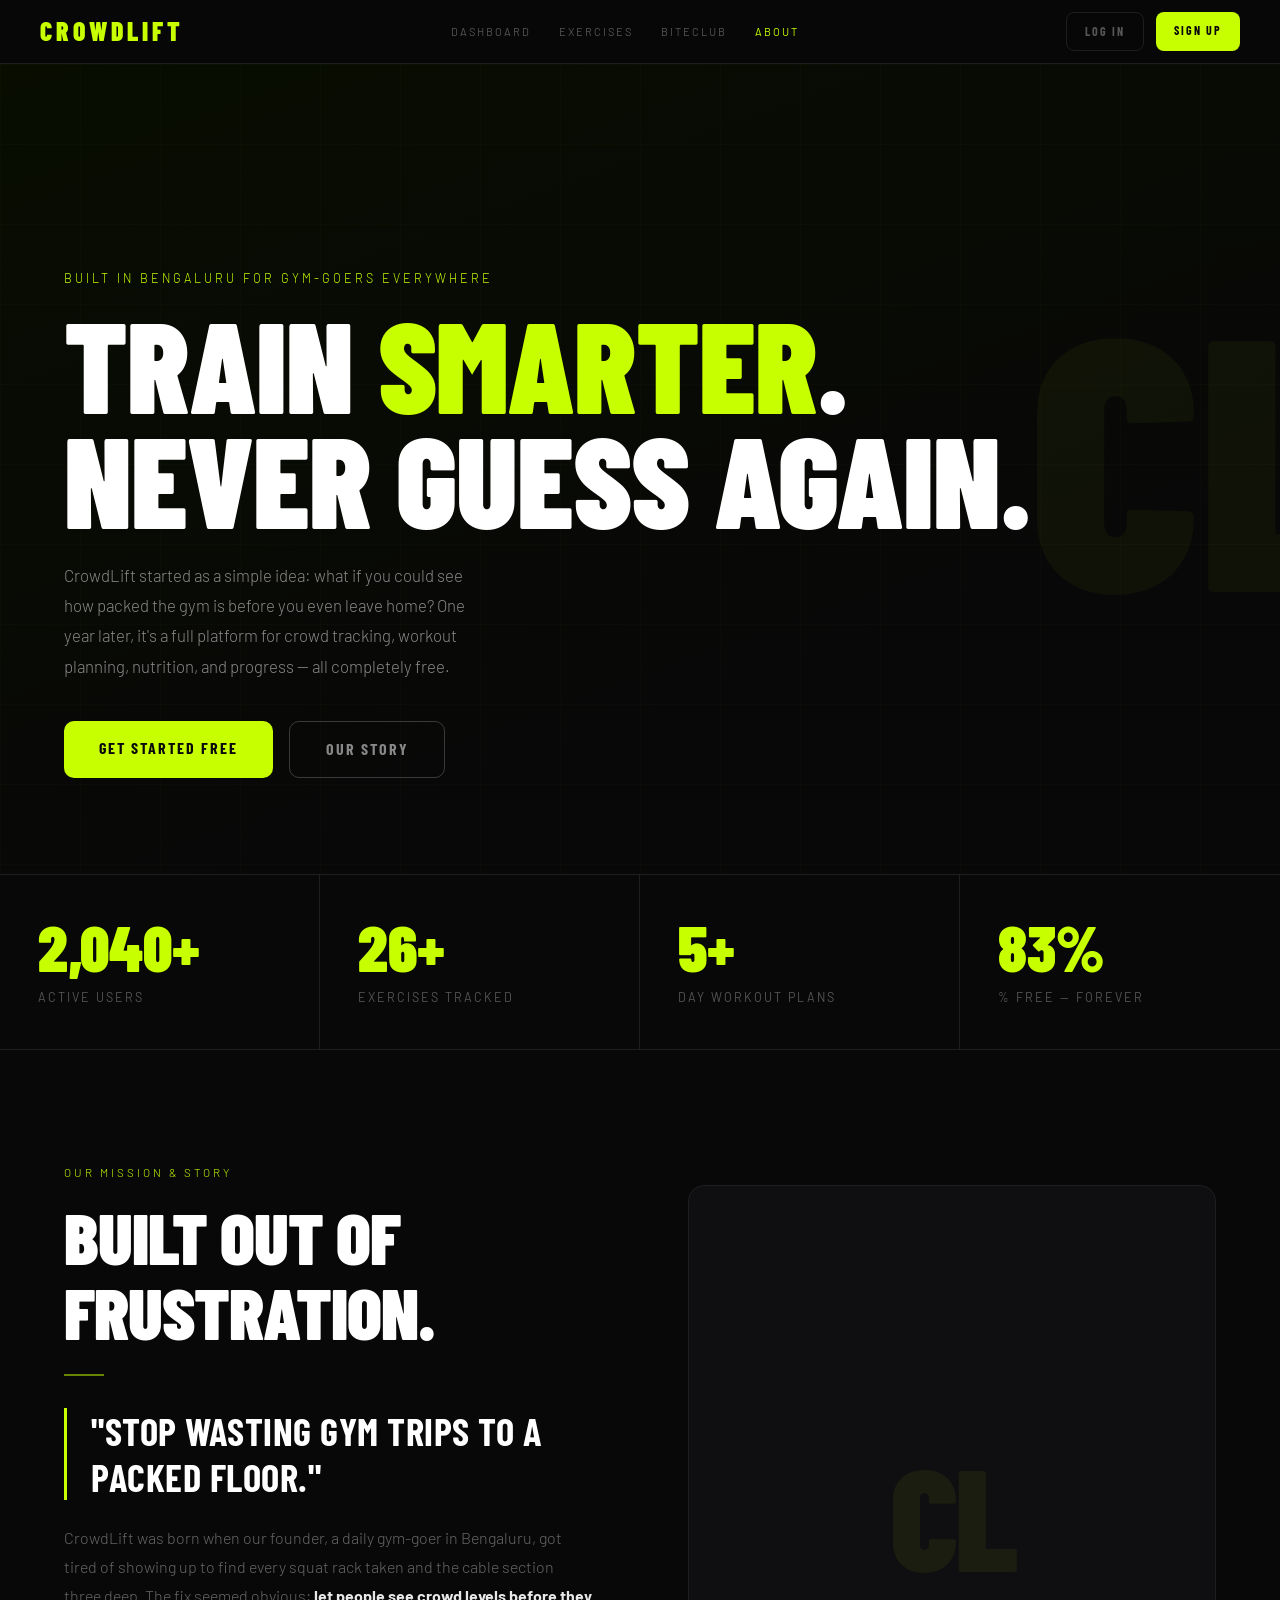
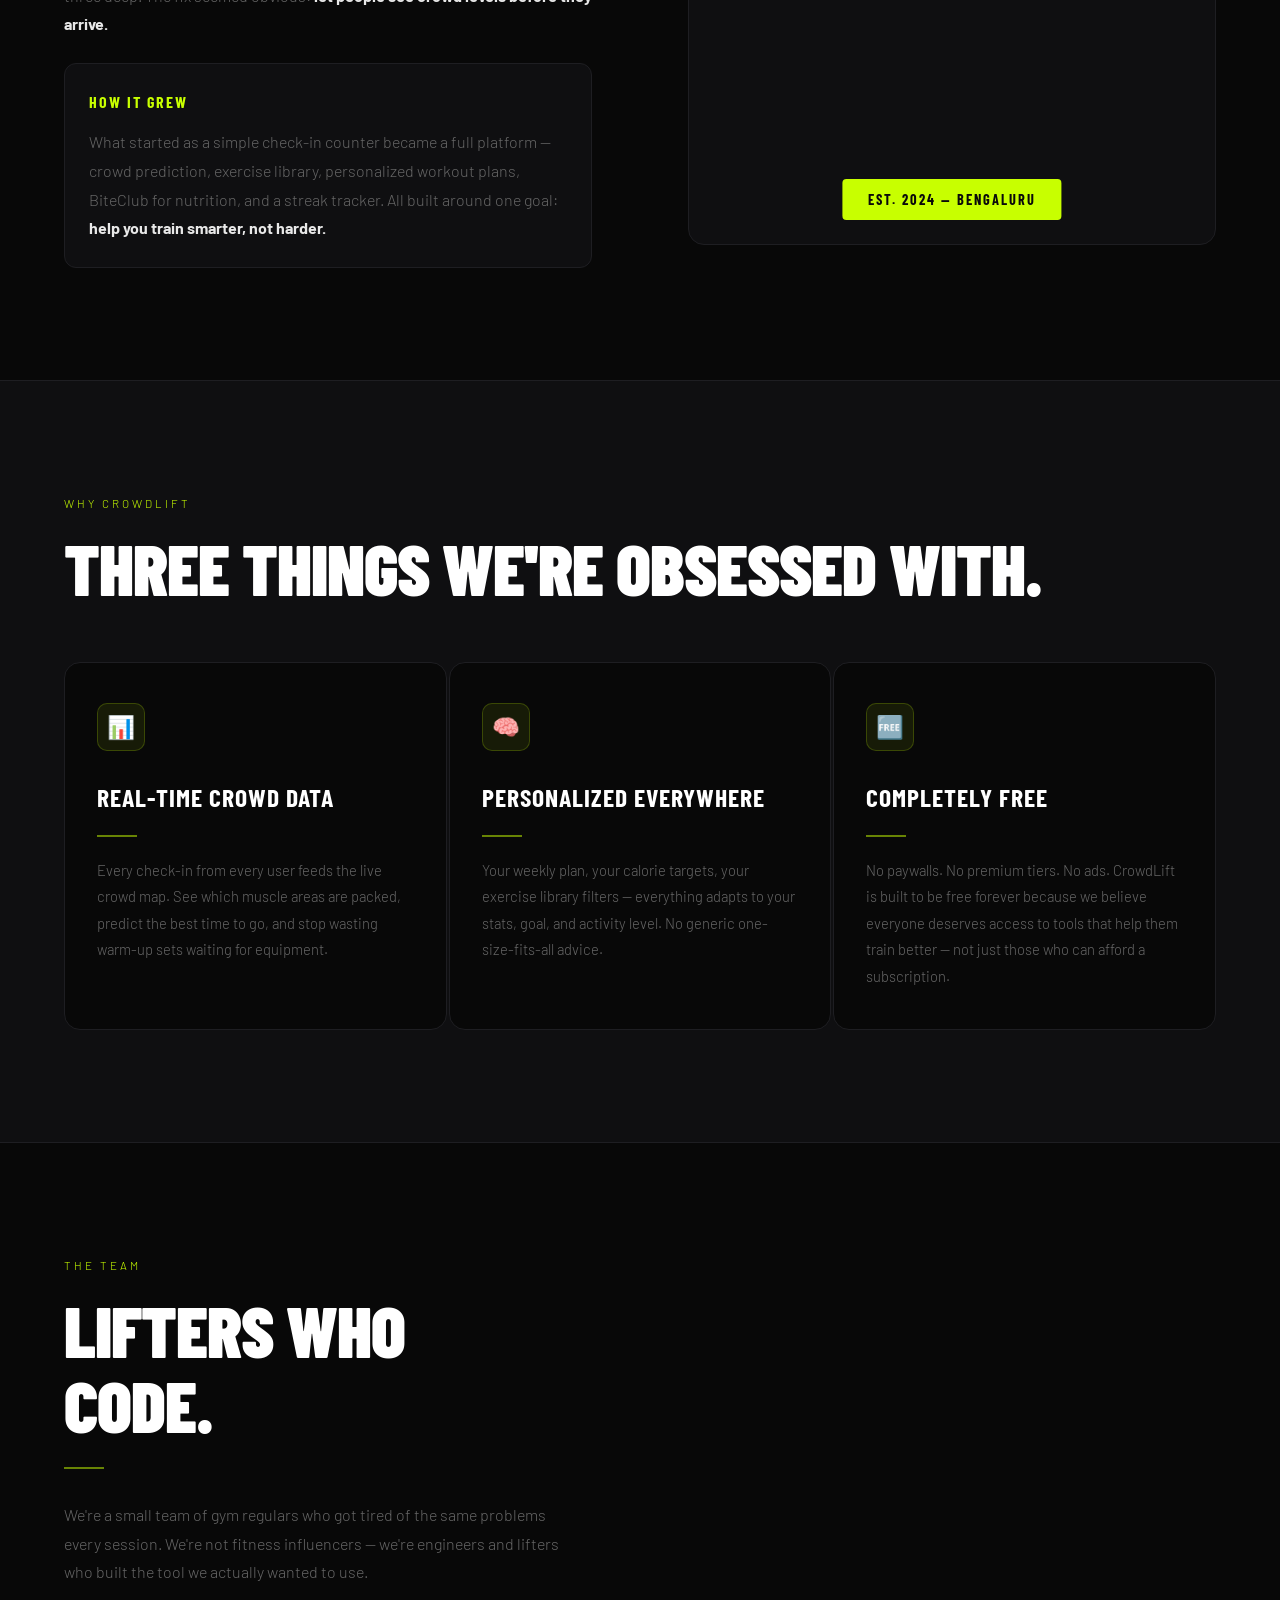
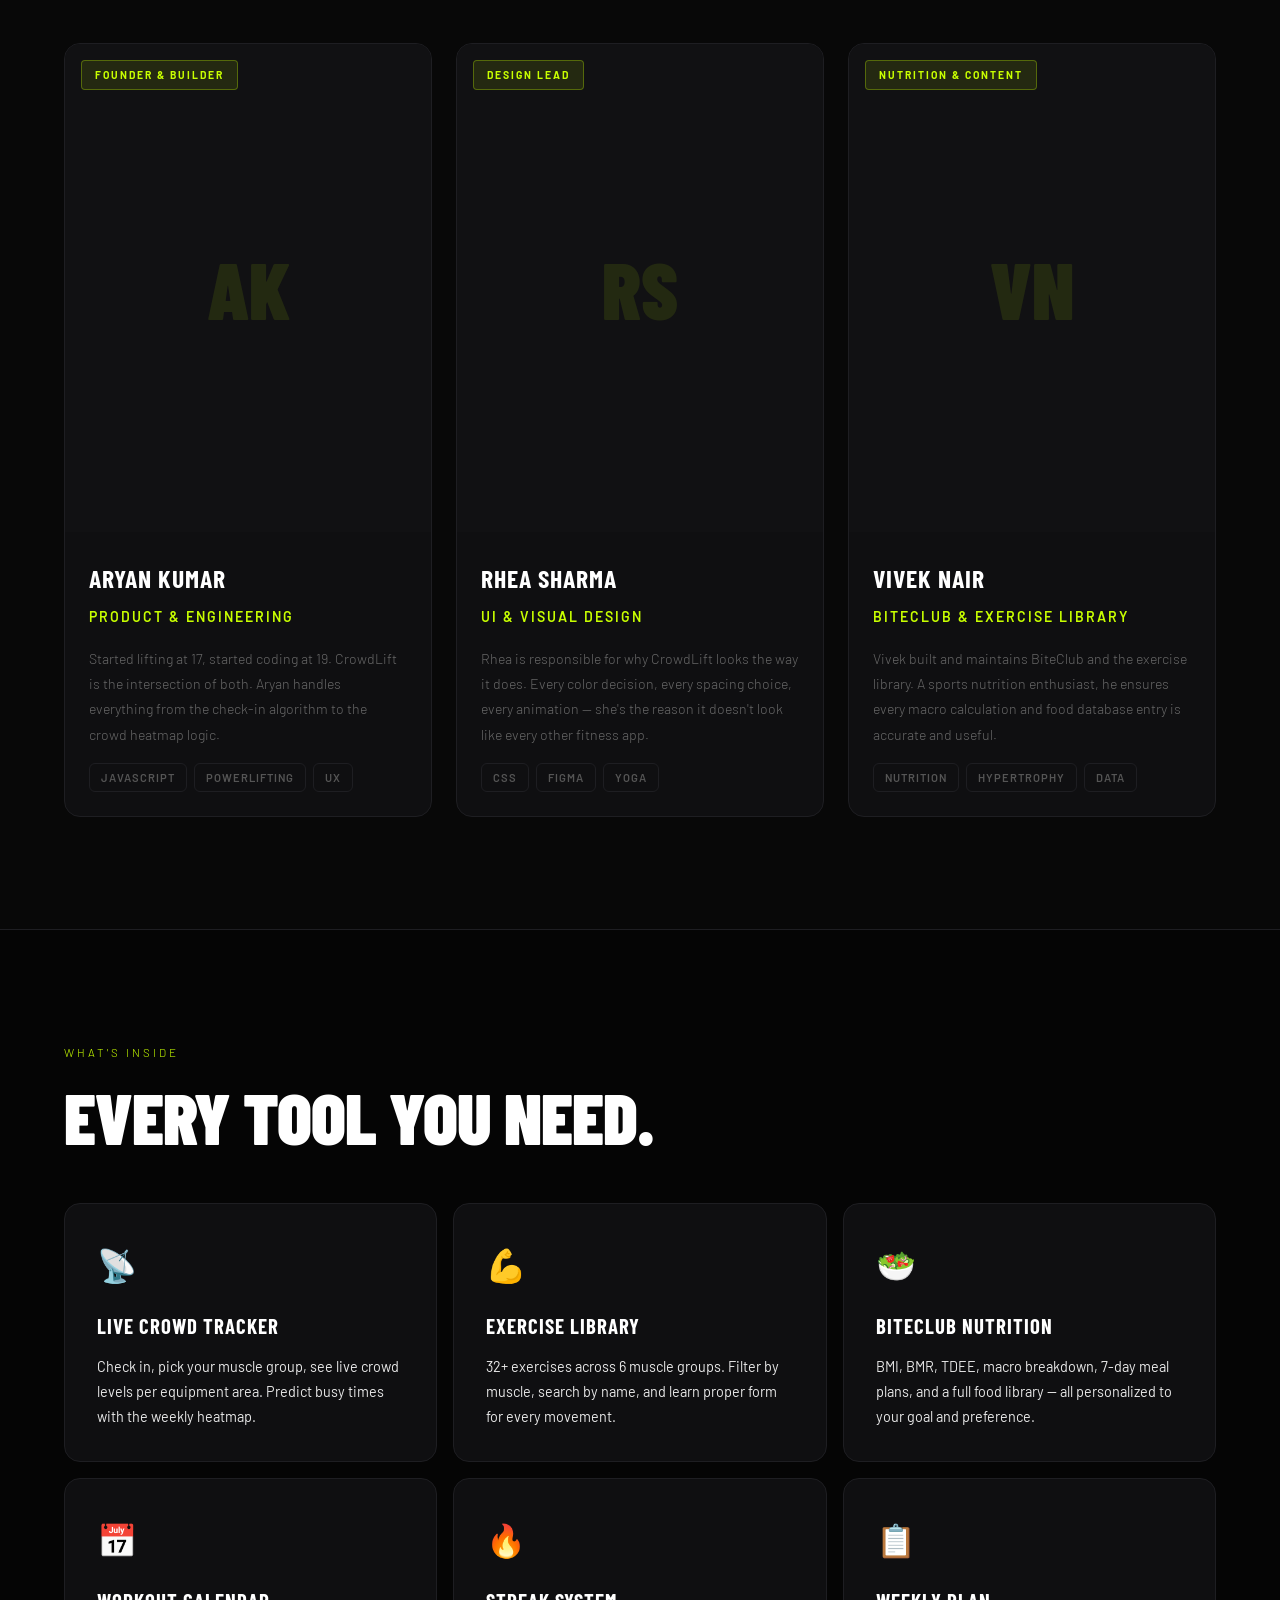
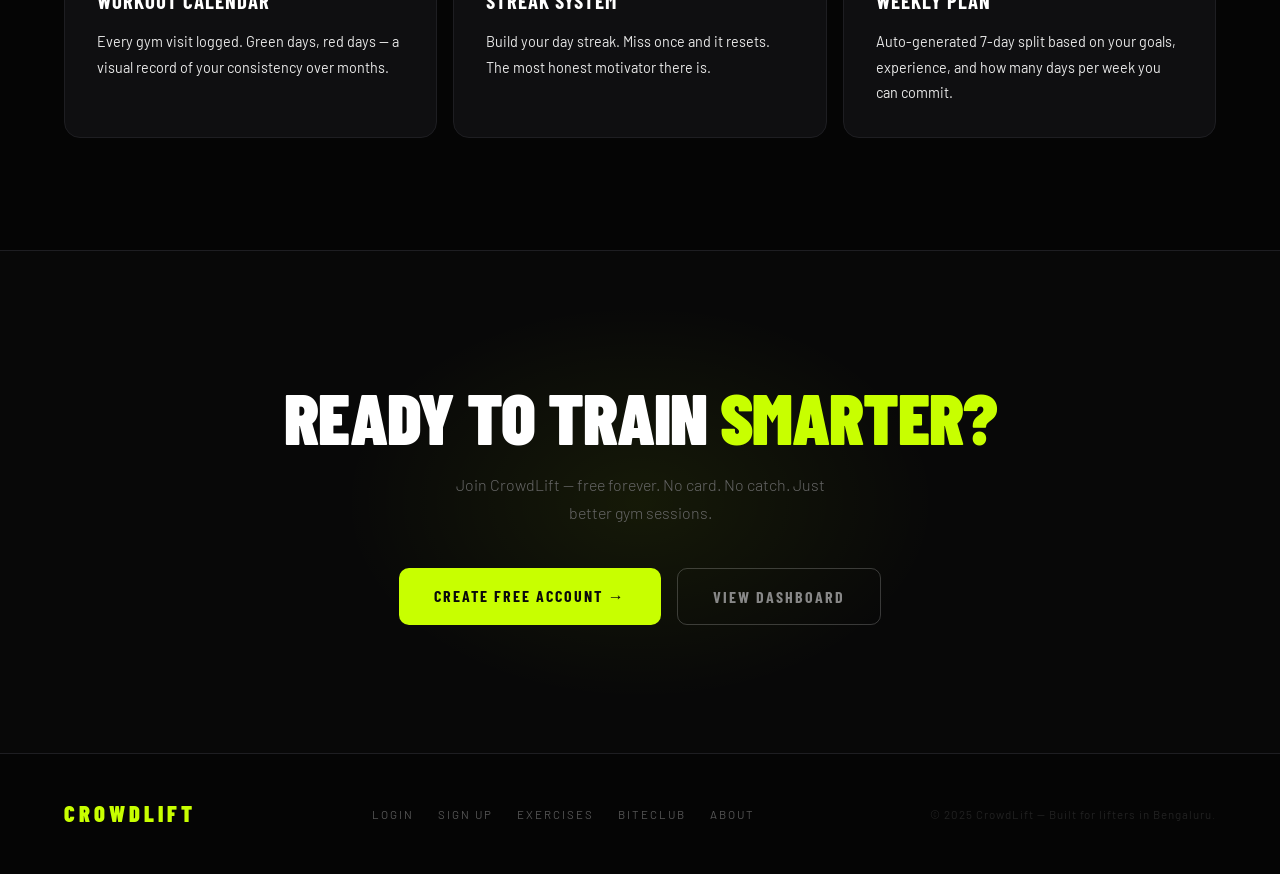
==== commit d56442e6: "css" ====
--- a/about.html
+++ b/about.html
@@ -3,310 +3,228 @@
 <head>
   <meta charset="UTF-8" />
   <meta name="viewport" content="width=device-width, initial-scale=1.0"/>
-  <title>IronRoot Gym — About Us</title>
+  <title>CrowdLift — About</title>
   <link rel="preconnect" href="https://fonts.googleapis.com"/>
-  <link rel="preconnect" href="https://fonts.gstatic.com" crossorigin/>
-  <link href="https://fonts.googleapis.com/css2?family=Bebas+Neue&family=DM+Sans:ital,wght@0,300;0,400;0,500;0,700;1,300&display=swap" rel="stylesheet"/>
-  <link rel="stylesheet" href="about.css">
+  <link href="https://fonts.googleapis.com/css2?family=Barlow:wght@400;500;600&family=Barlow+Condensed:wght@700;900&display=swap" rel="stylesheet"/>
+  <link rel="stylesheet" href="about.css"/>
+  <style>
+   
+  </style>
 </head>
 <body>
 
-<nav id="navbar">
-  <a class="nav-logo" href="#"><span>Iron</span>Root</a>
-  <ul class="nav-links" id="navLinks">
-    <li><a href="#mission">Our Story</a></li>
-    <li><a href="#usp">Why Us</a></li>
-    <li><a href="#trainers">Coaches</a></li>
-    <li><a href="#facility">Facility</a></li>
-    <li><a href="#testimonials">Members</a></li>
-    <li><a href="#cta" class="nav-cta">Free Trial</a></li>
-  </ul>
-  <div class="hamburger" id="hamburger" aria-label="Open menu" role="button" tabindex="0">
-    <span id="bar1"></span>
-    <span id="bar2"></span>
-    <span id="bar3"></span>
+<!-- ── NAVBAR ── -->
+<nav class="navbar">
+  <a href="index.html" class="nav-logo">CrowdLift</a>
+  <div class="nav-center">
+    <a href="home.html" class="nav-link">Dashboard</a>
+    <a href="exLibrary.html" class="nav-link">Exercises</a>
+    <a href="biteclub.html" class="nav-link">BiteClub</a>
+    <a href="about.html" class="nav-link active">About</a>
+  </div>
+  <div class="nav-right">
+    <a href="login.html" class="nav-btn ghost">Log In</a>
+    <a href="signup.html" class="nav-btn solid">Sign Up</a>
   </div>
 </nav>
 
+<!-- ── HERO ── -->
 <section id="hero">
   <div class="hero-bg"></div>
   <div class="hero-texture"></div>
-  <div class="hero-accent">IRON</div>
-  <p class="hero-eyebrow">Empowering Bengaluru through movement since 2012</p>
-  <h1 class="hero-title">Where <em>Strength</em><br>Finds Its Roots.</h1>
-  <p class="hero-sub">A no-ego, coach-led gym built for people who are serious about results — beginners and veterans alike. Real training. Real community.</p>
+  <div class="hero-accent">CL</div>
+  <p class="hero-eyebrow">Built in Bengaluru for gym-goers everywhere</p>
+  <h1 class="hero-title">Train <em>Smarter</em>.<br>Never Guess Again.</h1>
+  <p class="hero-sub">CrowdLift started as a simple idea: what if you could see how packed the gym is before you even leave home? One year later, it's a full platform for crowd tracking, workout planning, nutrition, and progress — all completely free.</p>
   <div class="hero-actions">
-    <a href="#cta" class="btn-primary">Get 1 Week Free</a>
-    <a href="#mission" class="btn-ghost">Our Story</a>
-  </div>
-  <div class="scroll-indicator">
-    <span>Scroll</span>
-    <div class="scroll-line"></div>
-  </div>
-</section>
-
+    <a href="signup.html" class="btn-primary">Get Started Free</a>
+    <a href="#mission" class="btn-ghost-lg">Our Story</a>
+  </div>
+</section>
+
+<!-- ── STATS ── -->
 <div id="stats">
   <div class="stat-cell">
-    <div class="stat-num" data-target="1800">0</div>
-    <div class="stat-label">Active Members</div>
-  </div>
-  <div class="stat-cell">
-    <div class="stat-num" data-target="12">0</div>
-    <div class="stat-label">Years Established</div>
-  </div>
-  <div class="stat-cell">
-    <div class="stat-num" data-target="18">0</div>
-    <div class="stat-label">Expert Coaches</div>
-  </div>
-  <div class="stat-cell">
-    <div class="stat-num" data-target="97">0</div>
-    <div class="stat-label">% Member Retention</div>
+    <div class="stat-num" data-target="2400">0</div>
+    <div class="stat-label">Active Users</div>
+  </div>
+  <div class="stat-cell">
+    <div class="stat-num" data-target="32">0</div>
+    <div class="stat-label">Exercises Tracked</div>
+  </div>
+  <div class="stat-cell">
+    <div class="stat-num" data-target="7">0</div>
+    <div class="stat-label">Day Workout Plans</div>
+  </div>
+  <div class="stat-cell">
+    <div class="stat-num" data-target="100">0</div>
+    <div class="stat-label">% Free — Forever</div>
   </div>
 </div>
 
+<!-- ── MISSION ── -->
 <section id="mission">
-  <div class="mission-left">
-    <p class="section-eyebrow">Our Mission &amp; Philosophy</p>
-    <h2>Built on Purpose, Not Profit.</h2>
+  <div>
+    <p class="section-eyebrow">Our Mission &amp; Story</p>
+    <h2>Built Out of Frustration.</h2>
     <div class="section-divider"></div>
-    <blockquote class="mission-quote">"A place where you can focus on health without intimidation."</blockquote>
-    <p>IronRoot was born in 2012 when founder <strong>Arjun Mehta</strong> — a former national-level powerlifter — noticed a gap: gyms were either expensive, overcrowded chains or underground pits with no guidance. He wanted something in between — a <strong>community-first</strong> training facility where expert coaching met genuine human warmth.</p>
+    <blockquote class="mission-quote">"Stop wasting gym trips to a packed floor."</blockquote>
+    <p>CrowdLift was born when our founder, a daily gym-goer in Bengaluru, got tired of showing up to find every squat rack taken and the cable section three deep. The fix seemed obvious: <strong style="color: var(--text)">let people see crowd levels before they arrive.</strong></p>
     <div class="origin-card">
-      <h4>The Origin Story</h4>
-      <p>Arjun started with 800 sq. ft., a rack, and eight barbells. His philosophy was simple: <strong>teach the basics with ferocity, and the rest follows.</strong> Today we're 12,000 sq. ft., but the same eight barbells from Day 1 are still in use — worn smooth, carrying twelve years of stories.</p>
+      <h4>How It Grew</h4>
+      <p>What started as a simple check-in counter became a full platform — crowd prediction, exercise library, personalized workout plans, BiteClub for nutrition, and a streak tracker. All built around one goal: <strong style="color: var(--text)">help you train smarter, not harder.</strong></p>
     </div>
   </div>
   <div class="mission-visual">
-    <div class="mission-visual-inner">IR</div>
-    <div class="mission-badge">Est. 2012 — Bengaluru</div>
-  </div>
-</section>
-
+    <div class="mission-visual-inner">CL</div>
+    <div class="mission-badge">Est. 2024 — Bengaluru</div>
+  </div>
+</section>
+
+<!-- ── USP ── -->
 <section id="usp">
-  <p class="section-eyebrow">Why IronRoot</p>
-  <h2>Three Things We Refuse to Compromise.</h2>
+  <p class="section-eyebrow">Why CrowdLift</p>
+  <h2>Three Things We're Obsessed With.</h2>
   <div class="usp-grid">
     <div class="usp-card">
-      <div class="usp-icon">
-        <svg viewBox="0 0 24 24" stroke-linecap="round" stroke-linejoin="round">
-          <path d="M12 2a7 7 0 1 1 0 14A7 7 0 0 1 12 2zm0 0v2m0 12v2M2 12H4m16 0h2"/>
-          <circle cx="12" cy="12" r="3"/>
-        </svg>
-      </div>
-      <h3>Expert Coaching</h3>
-      <div class="section-divider" style="margin:1rem 0 1.2rem;"></div>
-      <p>Every IronRoot coach holds a minimum of two internationally recognised certifications (NSCA, ACE, or CSCS). You don't get a trainer guessing — you get a practitioner who has done it themselves.</p>
+      <div class="usp-icon">📊</div>
+      <h3>Real-Time Crowd Data</h3>
+      <div class="section-divider" style="margin: 1rem 0 1.2rem;"></div>
+      <p>Every check-in from every user feeds the live crowd map. See which muscle areas are packed, predict the best time to go, and stop wasting warm-up sets waiting for equipment.</p>
     </div>
     <div class="usp-card">
-      <div class="usp-icon">
-        <svg viewBox="0 0 24 24" stroke-linecap="round" stroke-linejoin="round">
-          <path d="M17 21v-2a4 4 0 0 0-4-4H5a4 4 0 0 0-4 4v2"/>
-          <circle cx="9" cy="7" r="4"/>
-          <path d="M23 21v-2a4 4 0 0 0-3-3.87M16 3.13a4 4 0 0 1 0 7.75"/>
-        </svg>
-      </div>
-      <h3>True Community</h3>
-      <div class="section-divider" style="margin:1rem 0 1.2rem;"></div>
-      <p>We're not a building you swipe into. Members know each other by name. We host monthly open competitions, hiking days, and nutrition workshops — because fitness is a lifestyle, not a transaction.</p>
+      <div class="usp-icon">🧠</div>
+      <h3>Personalized Everywhere</h3>
+      <div class="section-divider" style="margin: 1rem 0 1.2rem;"></div>
+      <p>Your weekly plan, your calorie targets, your exercise library filters — everything adapts to your stats, goal, and activity level. No generic one-size-fits-all advice.</p>
     </div>
     <div class="usp-card">
-      <div class="usp-icon">
-        <svg viewBox="0 0 24 24" stroke-linecap="round" stroke-linejoin="round">
-          <rect x="2" y="7" width="3" height="10" rx="1"/>
-          <rect x="19" y="7" width="3" height="10" rx="1"/>
-          <path d="M5 12h14"/>
-          <rect x="7" y="9" width="10" height="6" rx="1"/>
-        </svg>
-      </div>
-      <h3>Modern Equipment</h3>
-      <div class="section-divider" style="margin:1rem 0 1.2rem;"></div>
-      <p>We invest in equipment that matters: Eleiko barbells, Rogue power racks, Keiser cable systems, and a fully equipped recovery suite — sauna, contrast therapy, and cryo. Zero compromise.</p>
-    </div>
-  </div>
-</section>
-
-<section id="trainers">
-  <div class="trainers-intro">
-    <p class="section-eyebrow">Meet the Coaches</p>
-    <h2>People Who've Lived It.</h2>
+      <div class="usp-icon">🆓</div>
+      <h3>Completely Free</h3>
+      <div class="section-divider" style="margin: 1rem 0 1.2rem;"></div>
+      <p>No paywalls. No premium tiers. No ads. CrowdLift is built to be free forever because we believe everyone deserves access to tools that help them train better — not just those who can afford a subscription.</p>
+    </div>
+  </div>
+</section>
+
+<!-- ── TEAM ── -->
+<section id="team">
+  <div class="team-intro">
+    <p class="section-eyebrow">The Team</p>
+    <h2>Lifters Who Code.</h2>
     <div class="section-divider"></div>
-    <p>Our coaches aren't just qualified — they have personal stories with fitness that make them genuinely invested in yours. Every session reflects years of real-world experience.</p>
-  </div>
-  <div class="trainers-grid">
-    <div class="trainer-card">
-      <div class="trainer-photo">
-        <div class="trainer-initials">AM</div>
-        <div class="trainer-cert">Founder &amp; Head Coach</div>
-      </div>
-      <div class="trainer-info">
-        <h3>Arjun Mehta</h3>
-        <p class="trainer-role">Strength &amp; Powerlifting</p>
-        <p>National-level powerlifter, NSCA-CSCS certified. Arjun spent 8 years competing before channeling that expertise into coaching. He specialises in progressive overload programming and technique correction.</p>
-        <div class="trainer-tags">
-          <span class="tag">CSCS</span><span class="tag">Powerlifting</span><span class="tag">Program Design</span>
+    <p>We're a small team of gym regulars who got tired of the same problems every session. We're not fitness influencers — we're engineers and lifters who built the tool we actually wanted to use.</p>
+  </div>
+  <div class="team-grid">
+    <div class="team-card">
+      <div class="team-photo">
+        <div class="team-initials">AK</div>
+        <div class="team-badge">Founder &amp; Builder</div>
+      </div>
+      <div class="team-info">
+        <h3>Aryan Kumar</h3>
+        <p class="team-role">Product &amp; Engineering</p>
+        <p>Started lifting at 17, started coding at 19. CrowdLift is the intersection of both. Aryan handles everything from the check-in algorithm to the crowd heatmap logic.</p>
+        <div class="team-tags">
+          <span class="ttag">JavaScript</span><span class="ttag">Powerlifting</span><span class="ttag">UX</span>
         </div>
       </div>
     </div>
-    <div class="trainer-card">
-      <div class="trainer-photo">
-        <div class="trainer-initials">PR</div>
-        <div class="trainer-cert">Senior Coach</div>
-      </div>
-      <div class="trainer-info">
-        <h3>Priya Ramesh</h3>
-        <p class="trainer-role">Functional Fitness &amp; Mobility</p>
-        <p>Certified by the ACE and FMS Level 2, Priya brings a holistic approach — corrective exercise, movement quality, and longevity-based training for athletes and desk workers alike.</p>
-        <div class="trainer-tags">
-          <span class="tag">ACE</span><span class="tag">FMS L2</span><span class="tag">Mobility</span>
+    <div class="team-card">
+      <div class="team-photo">
+        <div class="team-initials">RS</div>
+        <div class="team-badge">Design Lead</div>
+      </div>
+      <div class="team-info">
+        <h3>Rhea Sharma</h3>
+        <p class="team-role">UI &amp; Visual Design</p>
+        <p>Rhea is responsible for why CrowdLift looks the way it does. Every color decision, every spacing choice, every animation — she's the reason it doesn't look like every other fitness app.</p>
+        <div class="team-tags">
+          <span class="ttag">CSS</span><span class="ttag">Figma</span><span class="ttag">Yoga</span>
         </div>
       </div>
     </div>
-    <div class="trainer-card">
-      <div class="trainer-photo">
-        <div class="trainer-initials">VK</div>
-        <div class="trainer-cert">Nutrition &amp; Performance</div>
-      </div>
-      <div class="trainer-info">
-        <h3>Vikram Kutty</h3>
-        <p class="trainer-role">Sports Nutrition &amp; Hypertrophy</p>
-        <p>Precision Nutrition Level 2 coach with a background in sports science. Vikram merges training and nutrition planning into one coherent system — no guesswork, just data-backed progress.</p>
-        <div class="trainer-tags">
-          <span class="tag">PN2</span><span class="tag">Hypertrophy</span><span class="tag">Nutrition</span>
+    <div class="team-card">
+      <div class="team-photo">
+        <div class="team-initials">VN</div>
+        <div class="team-badge">Nutrition &amp; Content</div>
+      </div>
+      <div class="team-info">
+        <h3>Vivek Nair</h3>
+        <p class="team-role">BiteClub &amp; Exercise Library</p>
+        <p>Vivek built and maintains BiteClub and the exercise library. A sports nutrition enthusiast, he ensures every macro calculation and food database entry is accurate and useful.</p>
+        <div class="team-tags">
+          <span class="ttag">Nutrition</span><span class="ttag">Hypertrophy</span><span class="ttag">Data</span>
         </div>
       </div>
     </div>
   </div>
 </section>
 
-<section id="facility">
-  <div class="facility-layout">
-    <div>
-      <p class="section-eyebrow">The Facility</p>
-      <h2>12,000 Sq. Ft. of Serious Space.</h2>
-      <div class="section-divider"></div>
-      <p>Designed around how people actually train — clear sightlines, logical flow, no wasted space. Every corner serves a purpose.</p>
-      <ul class="amenities-list">
-        <li>Dedicated Powerlifting Zone — 6 Rogue Monster Racks</li>
-        <li>Olympic Weightlifting Platform Area</li>
-        <li>Functional Fitness Bay — Assault Bikes, Concept2 Rowers</li>
-        <li>Recovery Suite — Infrared Sauna + Cold Plunge</li>
-        <li>Juice & Nutrition Bar</li>
-        <li>Private Coaching Studio</li>
-        <li>24/7 Keycard Access for Members</li>
-        <li>Secure Locker Rooms + Towel Service</li>
-        <li>On-site Parking — 40 spaces</li>
-      </ul>
-    </div>
-    <div class="gallery">
-      <div class="gallery-item">
-        <div class="gallery-placeholder">Main Floor</div>
-        <div class="gallery-label">Main Training Floor</div>
-      </div>
-      <div class="gallery-item">
-        <div class="gallery-placeholder">PL Zone</div>
-        <div class="gallery-label">Powerlifting Zone</div>
-      </div>
-      <div class="gallery-item">
-        <div class="gallery-placeholder">Recovery</div>
-        <div class="gallery-label">Recovery Suite</div>
-      </div>
-      <div class="gallery-item">
-        <div class="gallery-placeholder">Nutrition</div>
-        <div class="gallery-label">Juice Bar</div>
-      </div>
-    </div>
-  </div>
-</section>
-
-<section id="testimonials">
-  <div class="testimonials-bg"></div>
-  <div class="testimonials-inner">
-    <div class="testimonials-header">
-      <div>
-        <p class="section-eyebrow">Member Stories</p>
-        <h2>Results Don't Lie.</h2>
-      </div>
-    </div>
-    <div class="testimonials-grid" id="testimonialsGrid">
-      <div class="testimonial-card">
-        <div class="stars">
-          <svg class="star" viewBox="0 0 24 24"><polygon points="12,2 15.09,8.26 22,9.27 17,14.14 18.18,21.02 12,17.77 5.82,21.02 7,14.14 2,9.27 8.91,8.26" /></svg>
-          <svg class="star" viewBox="0 0 24 24"><polygon points="12,2 15.09,8.26 22,9.27 17,14.14 18.18,21.02 12,17.77 5.82,21.02 7,14.14 2,9.27 8.91,8.26" /></svg>
-          <svg class="star" viewBox="0 0 24 24"><polygon points="12,2 15.09,8.26 22,9.27 17,14.14 18.18,21.02 12,17.77 5.82,21.02 7,14.14 2,9.27 8.91,8.26" /></svg>
-          <svg class="star" viewBox="0 0 24 24"><polygon points="12,2 15.09,8.26 22,9.27 17,14.14 18.18,21.02 12,17.77 5.82,21.02 7,14.14 2,9.27 8.91,8.26" /></svg>
-          <svg class="star" viewBox="0 0 24 24"><polygon points="12,2 15.09,8.26 22,9.27 17,14.14 18.18,21.02 12,17.77 5.82,21.02 7,14.14 2,9.27 8.91,8.26" /></svg>
-        </div>
-        <blockquote>"I'd tried four gyms before IronRoot. The difference is the coaching — Arjun corrected my deadlift in ten minutes and I pulled a 150 kg PR three months later."</blockquote>
-        <div class="testimonial-author">
-          <div class="avatar">RS</div>
-          <div>
-            <div class="author-name">Rahul S.</div>
-            <div class="author-meta">Member since 2021 · Powerlifting</div>
-          </div>
-        </div>
-      </div>
-      <div class="testimonial-card">
-        <div class="stars">
-          <svg class="star" viewBox="0 0 24 24"><polygon points="12,2 15.09,8.26 22,9.27 17,14.14 18.18,21.02 12,17.77 5.82,21.02 7,14.14 2,9.27 8.91,8.26" /></svg>
-          <svg class="star" viewBox="0 0 24 24"><polygon points="12,2 15.09,8.26 22,9.27 17,14.14 18.18,21.02 12,17.77 5.82,21.02 7,14.14 2,9.27 8.91,8.26" /></svg>
-          <svg class="star" viewBox="0 0 24 24"><polygon points="12,2 15.09,8.26 22,9.27 17,14.14 18.18,21.02 12,17.77 5.82,21.02 7,14.14 2,9.27 8.91,8.26" /></svg>
-          <svg class="star" viewBox="0 0 24 24"><polygon points="12,2 15.09,8.26 22,9.27 17,14.14 18.18,21.02 12,17.77 5.82,21.02 7,14.14 2,9.27 8.91,8.26" /></svg>
-          <svg class="star" viewBox="0 0 24 24"><polygon points="12,2 15.09,8.26 22,9.27 17,14.14 18.18,21.02 12,17.77 5.82,21.02 7,14.14 2,9.27 8.91,8.26" /></svg>
-        </div>
-        <blockquote>"As a woman walking in for the first time, I expected to feel invisible. I didn't. Priya introduced herself before I'd even changed. That was two years ago — I haven't missed a week."</blockquote>
-        <div class="testimonial-author">
-          <div class="avatar">DN</div>
-          <div>
-            <div class="author-name">Deepika N.</div>
-            <div class="author-meta">Member since 2023 · Strength & Conditioning</div>
-          </div>
-        </div>
-      </div>
-      <div class="testimonial-card">
-        <div class="stars">
-          <svg class="star" viewBox="0 0 24 24"><polygon points="12,2 15.09,8.26 22,9.27 17,14.14 18.18,21.02 12,17.77 5.82,21.02 7,14.14 2,9.27 8.91,8.26" /></svg>
-          <svg class="star" viewBox="0 0 24 24"><polygon points="12,2 15.09,8.26 22,9.27 17,14.14 18.18,21.02 12,17.77 5.82,21.02 7,14.14 2,9.27 8.91,8.26" /></svg>
-          <svg class="star" viewBox="0 0 24 24"><polygon points="12,2 15.09,8.26 22,9.27 17,14.14 18.18,21.02 12,17.77 5.82,21.02 7,14.14 2,9.27 8.91,8.26" /></svg>
-          <svg class="star" viewBox="0 0 24 24"><polygon points="12,2 15.09,8.26 22,9.27 17,14.14 18.18,21.02 12,17.77 5.82,21.02 7,14.14 2,9.27 8.91,8.26" /></svg>
-          <svg class="star" viewBox="0 0 24 24"><polygon points="12,2 15.09,8.26 22,9.27 17,14.14 18.18,21.02 12,17.77 5.82,21.02 7,14.14 2,9.27 8.91,8.26" /></svg>
-        </div>
-        <blockquote>"Vikram's nutrition coaching changed my relationship with food entirely. Down 18 kg, added 40 kg to my squat. Best investment I've made in myself."</blockquote>
-        <div class="testimonial-author">
-          <div class="avatar">KP</div>
-          <div>
-            <div class="author-name">Karthik P.</div>
-            <div class="author-meta">Member since 2022 · Fat Loss & Strength</div>
-          </div>
-        </div>
-      </div>
-    </div>
-    <div class="award-strip">
-      <div class="award-pill"><div class="award-dot"></div>Best Independent Gym — Bengaluru Fitness Awards 2024</div>
-      <div class="award-pill"><div class="award-dot"></div>NSCA Recognised Facility</div>
-      <div class="award-pill"><div class="award-dot"></div>Google Reviews 4.9 ★ (340+ reviews)</div>
-      <div class="award-pill"><div class="award-dot"></div>Precision Nutrition Affiliate</div>
-    </div>
-  </div>
-</section>
-
+<!-- ── FEATURES ── -->
+<section id="features">
+  <p class="section-eyebrow">What's Inside</p>
+  <h2>Every Tool You Need.</h2>
+  <div class="features-grid">
+    <div class="feature-card">
+      <span class="feature-icon">📡</span>
+      <div class="feature-name">Live Crowd Tracker</div>
+      <div class="feature-desc">Check in, pick your muscle group, see live crowd levels per equipment area. Predict busy times with the weekly heatmap.</div>
+    </div>
+    <div class="feature-card">
+      <span class="feature-icon">💪</span>
+      <div class="feature-name">Exercise Library</div>
+      <div class="feature-desc">32+ exercises across 6 muscle groups. Filter by muscle, search by name, and learn proper form for every movement.</div>
+    </div>
+    <div class="feature-card">
+      <span class="feature-icon">🥗</span>
+      <div class="feature-name">BiteClub Nutrition</div>
+      <div class="feature-desc">BMI, BMR, TDEE, macro breakdown, 7-day meal plans, and a full food library — all personalized to your goal and preference.</div>
+    </div>
+    <div class="feature-card">
+      <span class="feature-icon">📅</span>
+      <div class="feature-name">Workout Calendar</div>
+      <div class="feature-desc">Every gym visit logged. Green days, red days — a visual record of your consistency over months.</div>
+    </div>
+    <div class="feature-card">
+      <span class="feature-icon">🔥</span>
+      <div class="feature-name">Streak System</div>
+      <div class="feature-desc">Build your day streak. Miss once and it resets. The most honest motivator there is.</div>
+    </div>
+    <div class="feature-card">
+      <span class="feature-icon">📋</span>
+      <div class="feature-name">Weekly Plan</div>
+      <div class="feature-desc">Auto-generated 7-day split based on your goals, experience, and how many days per week you can commit.</div>
+    </div>
+  </div>
+</section>
+
+<!-- ── CTA ── -->
 <section id="cta">
-  <h2>Come In for a Complimentary,<br>No-Obligation Workout.</h2>
-  <p>Walk the floor, meet a coach, try a session — completely free. No hard sell. Just honest training. We think you'll want to stay.</p>
+  <div class="cta-glow"></div>
+  <h2>Ready to Train <em style="color: var(--accent); font-style:normal;">Smarter?</em></h2>
+  <p>Join CrowdLift — free forever. No card. No catch. Just better gym sessions.</p>
   <div class="cta-actions">
-    <a href="mailto:hello@ironrootgym.com" class="btn-white">Book Your Free Session</a>
-    <a href="tel:+918012345678" class="btn-outline-white">Call Us: +91 80 1234 5678</a>
-  </div>
-</section>
-
+    <a href="signup.html" class="btn-primary">Create Free Account →</a>
+    <a href="home.html" class="btn-ghost-lg">View Dashboard</a>
+  </div>
+</section>
+
+<!-- ── FOOTER ── -->
 <footer>
-  <div class="footer-logo"><span>Iron</span>Root Gym</div>
-  <div class="footer-info">
-    <strong>47, 12th Cross, Indiranagar, Bengaluru — 560038</strong><br>
-    Mon–Fri: 5:30 am – 10:30 pm &nbsp;|&nbsp; Sat–Sun: 7 am – 8 pm<br>
-    Members: 24/7 Keycard Access
-  </div>
+  <div class="footer-logo">CrowdLift</div>
+  <div class="footer-links">
+    <a href="login.html">Login</a>
+    <a href="signup.html">Sign Up</a>
+    <a href="exLibrary.html">Exercises</a>
+    <a href="biteclub.html">BiteClub</a>
+    <a href="about.html">About</a>
+  </div>
+  <div class="footer-copy">© 2025 CrowdLift — Built for lifters in Bengaluru.</div>
 </footer>
 
-<script src="about.js"></script>
+<script src="about.js">
+  
+</script>
 </body>
 </html>
--- a/about.css
+++ b/about.css
@@ -1,361 +1,481 @@
-/* ── RESET & BASE ── */
+ :root {
+      --accent: #c8ff00;
+      --bg: #080808;
+      --bg2: #0f0f11;
+      --border: #1e1e22;
+      --text: #e8e8e8;
+      --muted: #555;
+      --ease: cubic-bezier(.25,.8,.25,1);
+    }
     *, *::before, *::after { box-sizing: border-box; margin: 0; padding: 0; }
-    :root {
-      --black:   #0d0d0d;
-      --white:   #f5f2ed;
-      --rust:    #c94b2a;
-      --rust-dk: #a33620;
-      --sand:    #e8e0d1;
-      --sand-dk: #cec4b0;
-      --muted:   #6b6560;
-      --card-bg: #181614;
-      --serif:   'Bebas Neue', sans-serif;
-      --body:    'DM Sans', sans-serif;
-      --ease:    cubic-bezier(.25,.8,.25,1);
-    }
     html { scroll-behavior: smooth; }
     body {
-      background: var(--black);
-      color: var(--white);
-      font-family: var(--body);
-      font-size: 17px;
+      background: var(--bg);
+      color: var(--text);
+      font-family: 'Barlow', sans-serif;
+      font-size: 16px;
       line-height: 1.75;
       overflow-x: hidden;
     }
 
-    /* ── TYPOGRAPHY ── */
-    h1, h2, h3, h4 { font-family: var(--serif); letter-spacing: .04em; line-height: 1.1; }
-    h1 { font-size: clamp(3.5rem, 10vw, 8rem); }
-    h2 { font-size: clamp(2.5rem, 6vw, 5rem); }
-    h3 { font-size: clamp(1.6rem, 3vw, 2.4rem); }
-    h4 { font-size: 1.3rem; letter-spacing: .08em; }
-    p   { color: var(--sand); font-weight: 300; }
-    strong { font-weight: 500; color: var(--white); }
-    a { color: var(--rust); text-decoration: none; }
-
     /* ── NAV ── */
-    nav {
-      position: fixed; top: 0; left: 0; right: 0; z-index: 999;
-      display: flex; align-items: center; justify-content: space-between;
-      padding: 1.2rem 5vw;
-      background: rgba(13,13,13,.85);
-      backdrop-filter: blur(10px);
-      border-bottom: 1px solid rgba(255,255,255,.06);
-      transition: background .3s var(--ease);
-    }
-    .nav-logo { font-family: var(--serif); font-size: 1.8rem; color: var(--white); letter-spacing: .12em; }
-    .nav-logo span { color: var(--rust); }
-    .nav-links { display: flex; gap: 2.5rem; list-style: none; }
-    .nav-links a { font-size: .9rem; letter-spacing: .1em; text-transform: uppercase; color: var(--sand); transition: color .2s; }
-    .nav-links a:hover { color: var(--rust); }
-    .nav-cta {
-      background: var(--rust); color: var(--white);
-      padding: .55rem 1.4rem; border-radius: 2px;
-      font-size: .85rem; letter-spacing: .1em; text-transform: uppercase;
-      font-weight: 500; transition: background .2s;
-    }
-    .nav-cta:hover { background: var(--rust-dk); color: var(--white); }
-    .hamburger { display: none; flex-direction: column; gap: 5px; cursor: pointer; }
-    .hamburger span { display: block; width: 26px; height: 2px; background: var(--white); transition: all .3s; }
+    .navbar {
+      position: sticky;
+      top: 0; z-index: 100;
+      display: flex;
+      align-items: center;
+      justify-content: space-between;
+      padding: 0 40px;
+      height: 64px;
+      background: rgba(8,8,8,0.92);
+      backdrop-filter: blur(16px);
+      border-bottom: 0.5px solid var(--border);
+    }
+    .nav-logo {
+      font-family: 'Barlow Condensed', sans-serif;
+      font-size: 1.6rem;
+      font-weight: 900;
+      letter-spacing: 4px;
+      color: var(--accent);
+      text-transform: uppercase;
+      text-decoration: none;
+    }
+    .nav-center { display: flex; gap: 28px; }
+    .nav-link {
+      font-size: 11px;
+      letter-spacing: 2px;
+      text-transform: uppercase;
+      color: var(--muted);
+      text-decoration: none;
+      transition: color 0.15s;
+    }
+    .nav-link:hover, .nav-link.active { color: var(--accent); }
+    .nav-right { display: flex; gap: 12px; }
+    .nav-btn {
+      font-family: 'Barlow Condensed', sans-serif;
+      font-size: 12px;
+      letter-spacing: 2px;
+      text-transform: uppercase;
+      font-weight: 700;
+      text-decoration: none;
+      padding: 8px 18px;
+      border-radius: 8px;
+      transition: all 0.2s;
+    }
+    .nav-btn.ghost {
+      color: var(--muted);
+      border: 0.5px solid var(--border);
+    }
+    .nav-btn.ghost:hover { color: var(--text); border-color: #444; }
+    .nav-btn.solid {
+      background: var(--accent);
+      color: #0a0a0a;
+    }
+    .nav-btn.solid:hover { background: #d4ff33; transform: translateY(-1px); }
 
     /* ── HERO ── */
     #hero {
-      min-height: 100vh;
-      display: flex; flex-direction: column; justify-content: flex-end;
+      min-height: 90vh;
+      display: flex;
+      flex-direction: column;
+      justify-content: flex-end;
       padding: 0 5vw 6rem;
-      position: relative; overflow: hidden;
+      position: relative;
+      overflow: hidden;
     }
     .hero-bg {
       position: absolute; inset: 0;
-      background: linear-gradient(160deg, #1a1008 0%, #0d0d0d 60%);
+      background:
+        linear-gradient(160deg, #080d00 0%, #080808 70%),
+        radial-gradient(ellipse at 70% 40%, rgba(200,255,0,0.06) 0%, transparent 60%);
     }
     .hero-texture {
       position: absolute; inset: 0;
       background-image:
-        repeating-linear-gradient(90deg, rgba(255,255,255,.015) 0 1px, transparent 1px 80px),
-        repeating-linear-gradient(180deg, rgba(255,255,255,.015) 0 1px, transparent 1px 80px);
+        repeating-linear-gradient(90deg, rgba(200,255,0,0.015) 0 1px, transparent 1px 80px),
+        repeating-linear-gradient(180deg, rgba(200,255,0,0.015) 0 1px, transparent 1px 80px);
     }
     .hero-accent {
-      position: absolute; right: -8vw; top: 10vh;
-      font-family: var(--serif); font-size: clamp(14rem, 30vw, 28rem);
-      color: rgba(201,75,42,.07); user-select: none; pointer-events: none;
-      letter-spacing: -.02em;
+      position: absolute;
+      right: -6vw; top: 8vh;
+      font-family: 'Barlow Condensed', sans-serif;
+      font-size: clamp(12rem, 28vw, 26rem);
+      font-weight: 900;
+      color: rgba(200,255,0,0.04);
+      user-select: none; pointer-events: none;
+      letter-spacing: -2px;
+      text-transform: uppercase;
     }
     .hero-eyebrow {
-      position: relative; font-size: .8rem; letter-spacing: .25em;
-      text-transform: uppercase; color: var(--rust); margin-bottom: 1rem;
-    }
-    .hero-title { position: relative; color: var(--white); }
-    .hero-title em { font-style: normal; color: var(--rust); }
+      position: relative;
+      font-size: 0.78rem;
+      letter-spacing: 3px;
+      text-transform: uppercase;
+      color: var(--accent);
+      margin-bottom: 1rem;
+    }
+    .hero-title {
+      position: relative;
+      font-family: 'Barlow Condensed', sans-serif;
+      font-size: clamp(3.5rem, 10vw, 8rem);
+      font-weight: 900;
+      line-height: 0.9;
+      letter-spacing: -1px;
+      color: #fff;
+      text-transform: uppercase;
+      margin-bottom: 1.5rem;
+    }
+    .hero-title em { font-style: normal; color: var(--accent); }
     .hero-sub {
-      position: relative; max-width: 42ch;
-      margin: 1.5rem 0 2.5rem; font-size: 1.1rem; font-weight: 300;
+      position: relative;
+      max-width: 46ch;
+      font-size: 1.05rem;
+      font-weight: 300;
+      color: #888;
+      margin-bottom: 2.5rem;
+      line-height: 1.8;
     }
     .hero-actions { position: relative; display: flex; gap: 1rem; flex-wrap: wrap; }
     .btn-primary {
-      display: inline-block; background: var(--rust); color: var(--white);
-      padding: .85rem 2.2rem; border-radius: 2px; font-weight: 500;
-      letter-spacing: .08em; text-transform: uppercase; font-size: .9rem;
-      transition: background .2s, transform .15s;
-    }
-    .btn-primary:hover { background: var(--rust-dk); color: var(--white); transform: translateY(-2px); }
-    .btn-ghost {
-      display: inline-block; border: 1px solid rgba(255,255,255,.3); color: var(--white);
-      padding: .85rem 2.2rem; border-radius: 2px; font-weight: 300;
-      letter-spacing: .08em; text-transform: uppercase; font-size: .9rem;
-      transition: border-color .2s, transform .15s;
-    }
-    .btn-ghost:hover { border-color: var(--rust); color: var(--rust); transform: translateY(-2px); }
-    .scroll-indicator {
-      position: absolute; bottom: 2.5rem; right: 5vw;
-      display: flex; flex-direction: column; align-items: center; gap: 6px;
-    }
-    .scroll-indicator span { font-size: .72rem; letter-spacing: .15em; text-transform: uppercase; color: var(--muted); }
-    .scroll-line {
-      width: 1px; height: 60px;
-      background: linear-gradient(to bottom, var(--muted), transparent);
-      animation: scrollLine 2s ease-in-out infinite;
-    }
-    @keyframes scrollLine { 0%,100%{transform:scaleY(1);opacity:1} 50%{transform:scaleY(.5);opacity:.3} }
-
-    /* ── STATS STRIP ── */
+      display: inline-block;
+      background: var(--accent); color: #0a0a0a;
+      padding: .85rem 2.2rem; border-radius: 10px;
+      font-family: 'Barlow Condensed', sans-serif;
+      font-weight: 700; letter-spacing: 2px; text-transform: uppercase;
+      font-size: 1rem; text-decoration: none;
+      transition: all 0.2s;
+    }
+    .btn-primary:hover { background: #d4ff33; transform: translateY(-2px); box-shadow: 0 8px 32px rgba(200,255,0,0.25); }
+    .btn-ghost-lg {
+      display: inline-block;
+      border: 0.5px solid rgba(255,255,255,0.2); color: #888;
+      padding: .85rem 2.2rem; border-radius: 10px;
+      font-family: 'Barlow Condensed', sans-serif;
+      font-weight: 700; letter-spacing: 2px; text-transform: uppercase;
+      font-size: 1rem; text-decoration: none;
+      transition: all 0.2s;
+    }
+    .btn-ghost-lg:hover { border-color: rgba(200,255,0,0.4); color: var(--accent); transform: translateY(-2px); }
+
+    /* ── STATS BAR ── */
     #stats {
-      display: grid; grid-template-columns: repeat(4, 1fr);
-      border-top: 1px solid rgba(255,255,255,.07);
-      border-bottom: 1px solid rgba(255,255,255,.07);
+      display: grid;
+      grid-template-columns: repeat(4, 1fr);
+      border-top: 0.5px solid var(--border);
+      border-bottom: 0.5px solid var(--border);
     }
     .stat-cell {
-      padding: 3rem 5vw; border-right: 1px solid rgba(255,255,255,.07);
-      transition: background .3s;
+      padding: 2.5rem 3vw;
+      border-right: 0.5px solid var(--border);
+      transition: background 0.2s;
     }
     .stat-cell:last-child { border-right: none; }
-    .stat-cell:hover { background: rgba(255,255,255,.02); }
+    .stat-cell:hover { background: rgba(200,255,0,0.02); }
     .stat-num {
-      font-family: var(--serif); font-size: clamp(2.8rem, 5vw, 4.5rem);
-      color: var(--rust); line-height: 1;
-    }
-    .stat-label { font-size: .82rem; letter-spacing: .12em; text-transform: uppercase; color: var(--muted); margin-top: .5rem; }
+      font-family: 'Barlow Condensed', sans-serif;
+      font-size: clamp(2.5rem, 5vw, 4rem);
+      font-weight: 900;
+      color: var(--accent);
+      line-height: 1;
+    }
+    .stat-label {
+      font-size: 0.78rem;
+      letter-spacing: 2px;
+      text-transform: uppercase;
+      color: var(--muted);
+      margin-top: 0.5rem;
+    }
 
     /* ── SECTION BASE ── */
     section { padding: 7rem 5vw; }
-    .section-eyebrow { font-size: .75rem; letter-spacing: .25em; text-transform: uppercase; color: var(--rust); margin-bottom: 1rem; }
-    .section-divider { width: 48px; height: 2px; background: var(--rust); margin: 1.5rem 0 2rem; }
+    .section-eyebrow {
+      font-size: 0.72rem;
+      letter-spacing: 3px;
+      text-transform: uppercase;
+      color: var(--accent);
+      margin-bottom: 1rem;
+    }
+    .section-divider {
+      width: 40px; height: 2px;
+      background: var(--accent);
+      margin: 1.5rem 0 2rem;
+      opacity: 0.5;
+    }
+    h2 {
+      font-family: 'Barlow Condensed', sans-serif;
+      font-size: clamp(2.2rem, 6vw, 4.5rem);
+      font-weight: 900;
+      text-transform: uppercase;
+      color: #fff;
+      line-height: 1.05;
+      letter-spacing: -1px;
+    }
+    p { color: #666; font-weight: 300; line-height: 1.8; }
 
     /* ── MISSION ── */
     #mission { display: grid; grid-template-columns: 1fr 1fr; gap: 6rem; align-items: center; }
     .mission-quote {
-      border-left: 3px solid var(--rust); padding-left: 2rem;
-      font-family: var(--serif); font-size: clamp(1.8rem, 3.5vw, 3rem);
-      color: var(--white); line-height: 1.2; margin: 2rem 0;
+      border-left: 3px solid var(--accent);
+      padding-left: 1.5rem;
+      font-family: 'Barlow Condensed', sans-serif;
+      font-size: clamp(1.5rem, 3vw, 2.4rem);
+      font-weight: 700;
+      color: #fff;
+      line-height: 1.2;
+      margin: 1.5rem 0;
+      text-transform: uppercase;
+      letter-spacing: 0.5px;
     }
     .mission-visual {
-      position: relative; aspect-ratio: 4/5;
-      background: var(--card-bg);
-      border: 1px solid rgba(255,255,255,.06);
-      border-radius: 2px; overflow: hidden;
-      display: flex; align-items: center; justify-content: center;
+      aspect-ratio: 4/5;
+      background: var(--bg2);
+      border: 0.5px solid var(--border);
+      border-radius: 16px;
+      overflow: hidden;
+      display: flex;
+      align-items: center;
+      justify-content: center;
+      position: relative;
     }
     .mission-visual-inner {
-      font-family: var(--serif); font-size: 9rem;
-      color: rgba(201,75,42,.12); user-select: none;
+      font-family: 'Barlow Condensed', sans-serif;
+      font-size: 9rem;
+      font-weight: 900;
+      color: rgba(200,255,0,0.06);
+      user-select: none;
+      letter-spacing: -4px;
+      text-transform: uppercase;
     }
     .mission-badge {
-      position: absolute; bottom: 2rem; left: 50%; transform: translateX(-50%);
-      background: var(--rust); color: var(--white);
-      font-family: var(--serif); font-size: 1rem; letter-spacing: .12em;
-      padding: .6rem 1.8rem; white-space: nowrap;
+      position: absolute;
+      bottom: 1.5rem;
+      left: 50%;
+      transform: translateX(-50%);
+      background: var(--accent);
+      color: #0a0a0a;
+      font-family: 'Barlow Condensed', sans-serif;
+      font-size: 0.9rem;
+      font-weight: 700;
+      letter-spacing: 2px;
+      text-transform: uppercase;
+      padding: .5rem 1.6rem;
+      border-radius: 4px;
+      white-space: nowrap;
     }
     .origin-card {
-      background: var(--card-bg); border: 1px solid rgba(255,255,255,.07);
-      border-radius: 2px; padding: 2rem; margin-top: 2rem;
-    }
-    .origin-card h4 { color: var(--rust); margin-bottom: .75rem; }
+      background: var(--bg2);
+      border: 0.5px solid var(--border);
+      border-radius: 12px;
+      padding: 1.5rem;
+      margin-top: 1.5rem;
+    }
+    .origin-card h4 {
+      font-family: 'Barlow Condensed', sans-serif;
+      font-size: 1rem;
+      font-weight: 700;
+      letter-spacing: 2px;
+      text-transform: uppercase;
+      color: var(--accent);
+      margin-bottom: 0.75rem;
+    }
 
     /* ── USP ── */
-    #usp { background: #111010; }
+    #usp { background: var(--bg2); border-top: 0.5px solid var(--border); border-bottom: 0.5px solid var(--border); }
     .usp-grid { display: grid; grid-template-columns: repeat(3, 1fr); gap: 2px; margin-top: 3.5rem; }
     .usp-card {
-      background: var(--card-bg); padding: 3rem 2.5rem;
-      border: 1px solid rgba(255,255,255,.05);
-      transition: border-color .3s, transform .3s var(--ease);
-      position: relative; overflow: hidden;
+      background: var(--bg);
+      padding: 2.5rem 2rem;
+      border: 0.5px solid var(--border);
+      border-radius: 16px;
+      transition: all 0.3s var(--ease);
+      position: relative;
+      overflow: hidden;
     }
     .usp-card::before {
-      content: ''; position: absolute; inset: 0;
-      background: linear-gradient(135deg, rgba(201,75,42,.06) 0%, transparent 60%);
-      opacity: 0; transition: opacity .4s;
-    }
-    .usp-card:hover { border-color: rgba(201,75,42,.4); transform: translateY(-4px); }
+      content: '';
+      position: absolute; inset: 0;
+      background: linear-gradient(135deg, rgba(200,255,0,0.04) 0%, transparent 60%);
+      opacity: 0;
+      transition: opacity 0.4s;
+    }
+    .usp-card:hover { border-color: rgba(200,255,0,0.25); transform: translateY(-4px); box-shadow: 0 20px 60px rgba(0,0,0,0.4); }
     .usp-card:hover::before { opacity: 1; }
     .usp-icon {
-      width: 52px; height: 52px; background: rgba(201,75,42,.12);
-      border-radius: 2px; display: flex; align-items: center; justify-content: center;
+      width: 48px; height: 48px;
+      background: rgba(200,255,0,0.08);
+      border: 0.5px solid rgba(200,255,0,0.2);
+      border-radius: 10px;
+      display: flex; align-items: center; justify-content: center;
       margin-bottom: 1.5rem;
-    }
-    .usp-icon svg { width: 26px; height: 26px; stroke: var(--rust); fill: none; stroke-width: 1.8; }
-    .usp-card h3 { font-size: 1.7rem; margin-bottom: .8rem; }
-    .usp-card p { font-size: .95rem; }
-
-    /* ── TRAINERS ── */
-    .trainers-intro { max-width: 55ch; margin-bottom: 4rem; }
-    .trainers-grid { display: grid; grid-template-columns: repeat(3, 1fr); gap: 1.5rem; }
-    .trainer-card {
-      background: var(--card-bg); border: 1px solid rgba(255,255,255,.06);
-      border-radius: 2px; overflow: hidden;
-      transition: border-color .3s, transform .3s var(--ease);
-    }
-    .trainer-card:hover { border-color: rgba(201,75,42,.35); transform: translateY(-6px); }
-    .trainer-photo {
-      aspect-ratio: 3/4; background: #1e1b18;
+      font-size: 1.4rem;
+    }
+    .usp-card h3 {
+      font-family: 'Barlow Condensed', sans-serif;
+      font-size: 1.6rem;
+      font-weight: 700;
+      text-transform: uppercase;
+      letter-spacing: 1px;
+      color: #fff;
+      margin-bottom: 0.75rem;
+    }
+    .usp-card p { font-size: 0.92rem; }
+
+    /* ── TEAM ── */
+    .team-intro { max-width: 55ch; margin-bottom: 3.5rem; }
+    .team-grid { display: grid; grid-template-columns: repeat(3, 1fr); gap: 1.5rem; }
+    .team-card {
+      background: var(--bg2);
+      border: 0.5px solid var(--border);
+      border-radius: 16px;
+      overflow: hidden;
+      transition: all 0.3s var(--ease);
+    }
+    .team-card:hover { border-color: rgba(200,255,0,0.25); transform: translateY(-6px); box-shadow: 0 24px 60px rgba(0,0,0,0.5); }
+    .team-photo {
+      aspect-ratio: 3/4;
+      background: #111113;
       display: flex; align-items: center; justify-content: center;
-      position: relative; overflow: hidden;
-    }
-    .trainer-initials {
-      font-family: var(--serif); font-size: 5rem; color: rgba(201,75,42,.25);
+      position: relative;
+    }
+    .team-initials {
+      font-family: 'Barlow Condensed', sans-serif;
+      font-size: 5rem;
+      font-weight: 900;
+      color: rgba(200,255,0,0.1);
       user-select: none;
     }
-    .trainer-cert {
-      position: absolute; top: 1rem; left: 1rem;
-      background: var(--rust); color: var(--white);
-      font-size: .68rem; letter-spacing: .12em; text-transform: uppercase;
+    .team-badge {
+      position: absolute;
+      top: 1rem; left: 1rem;
+      background: rgba(200,255,0,0.1);
+      border: 0.5px solid rgba(200,255,0,0.3);
+      color: var(--accent);
+      font-size: 0.65rem;
+      letter-spacing: 2px;
+      text-transform: uppercase;
+      font-weight: 700;
       padding: .3rem .8rem;
-    }
-    .trainer-info { padding: 1.5rem; }
-    .trainer-info h3 { font-size: 1.6rem; margin-bottom: .2rem; }
-    .trainer-role { font-size: .78rem; letter-spacing: .15em; text-transform: uppercase; color: var(--rust); margin-bottom: .8rem; }
-    .trainer-info p { font-size: .9rem; margin-bottom: 1rem; }
-    .trainer-tags { display: flex; flex-wrap: wrap; gap: .4rem; }
-    .tag {
-      font-size: .72rem; letter-spacing: .08em; text-transform: uppercase;
-      border: 1px solid rgba(255,255,255,.15); color: var(--muted);
-      padding: .25rem .7rem; border-radius: 1px;
-    }
-
-    /* ── FACILITY ── */
-    #facility { background: #0f0e0e; }
-    .facility-layout { display: grid; grid-template-columns: 1fr 1fr; gap: 5rem; align-items: start; }
-    .amenities-list { list-style: none; margin-top: 1.5rem; }
-    .amenities-list li {
-      display: flex; align-items: center; gap: 1rem;
-      padding: 1rem 0; border-bottom: 1px solid rgba(255,255,255,.06);
-      font-size: .95rem; color: var(--sand);
-    }
-    .amenities-list li::before {
-      content: ''; flex-shrink: 0;
-      width: 8px; height: 8px; background: var(--rust); border-radius: 50%;
-    }
-    .gallery { display: grid; grid-template-columns: 1fr 1fr; gap: 1rem; }
-    .gallery-item {
-      background: var(--card-bg); border: 1px solid rgba(255,255,255,.06);
-      aspect-ratio: 1; border-radius: 2px; overflow: hidden;
-      display: flex; align-items: center; justify-content: center;
-      position: relative; cursor: pointer;
-      transition: border-color .3s;
-    }
-    .gallery-item:hover { border-color: rgba(201,75,42,.3); }
-    .gallery-item:first-child { grid-column: span 2; aspect-ratio: 16/9; }
-    .gallery-label {
-      position: absolute; bottom: 0; left: 0; right: 0;
-      background: linear-gradient(to top, rgba(0,0,0,.8) 0%, transparent 100%);
-      padding: 1rem .8rem .6rem;
-      font-size: .78rem; letter-spacing: .1em; text-transform: uppercase; color: var(--sand-dk);
-    }
-    .gallery-placeholder {
-      font-family: var(--serif); font-size: 2.5rem; color: rgba(201,75,42,.15);
-    }
-
-    /* ── TESTIMONIALS ── */
-    #testimonials {
-      position: relative; overflow: hidden;
-    }
-    .testimonials-bg {
-      position: absolute; inset: 0;
-      background: linear-gradient(135deg, #1a0e08 0%, var(--black) 100%);
-    }
-    .testimonials-inner { position: relative; }
-    .testimonials-header { display: flex; justify-content: space-between; align-items: flex-end; flex-wrap: wrap; gap: 1rem; margin-bottom: 3.5rem; }
-    .testimonials-grid { display: grid; grid-template-columns: repeat(3, 1fr); gap: 1.5rem; }
-    .testimonial-card {
-      background: rgba(255,255,255,.03); border: 1px solid rgba(255,255,255,.07);
-      border-radius: 2px; padding: 2rem;
-      opacity: 0; transform: translateY(30px);
-      transition: opacity .6s var(--ease), transform .6s var(--ease), border-color .3s;
-    }
-    .testimonial-card.visible { opacity: 1; transform: translateY(0); }
-    .testimonial-card:hover { border-color: rgba(201,75,42,.3); }
-    .stars { display: flex; gap: 3px; margin-bottom: 1rem; }
-    .star { width: 14px; height: 14px; }
-    .star polygon { fill: var(--rust); }
-    blockquote { font-size: 1rem; color: var(--sand); line-height: 1.7; margin-bottom: 1.5rem; font-weight: 300; font-style: italic; }
-    .testimonial-author { display: flex; align-items: center; gap: .75rem; }
-    .avatar {
-      width: 40px; height: 40px; border-radius: 50%;
-      background: rgba(201,75,42,.2); display: flex; align-items: center; justify-content: center;
-      font-family: var(--serif); font-size: 1rem; color: var(--rust); flex-shrink: 0;
-    }
-    .author-name { font-weight: 500; font-size: .92rem; }
-    .author-meta { font-size: .78rem; color: var(--muted); }
-    .award-strip { display: flex; gap: 1.5rem; flex-wrap: wrap; margin-top: 4rem; padding-top: 2.5rem; border-top: 1px solid rgba(255,255,255,.07); }
-    .award-pill {
-      display: flex; align-items: center; gap: .6rem;
-      border: 1px solid rgba(255,255,255,.1); border-radius: 100px;
-      padding: .55rem 1.2rem; font-size: .78rem; letter-spacing: .08em;
-      color: var(--sand-dk);
-    }
-    .award-dot { width: 8px; height: 8px; border-radius: 50%; background: var(--rust); flex-shrink: 0; }
+      border-radius: 4px;
+    }
+    .team-info { padding: 1.5rem; }
+    .team-info h3 {
+      font-family: 'Barlow Condensed', sans-serif;
+      font-size: 1.6rem;
+      font-weight: 700;
+      text-transform: uppercase;
+      letter-spacing: 1px;
+      color: #fff;
+      margin-bottom: .2rem;
+    }
+    .team-role {
+      font-size: 0.72rem;
+      letter-spacing: 2px;
+      text-transform: uppercase;
+      color: var(--accent);
+      margin-bottom: .8rem;
+      font-weight: 600;
+    }
+    .team-info p { font-size: 0.88rem; margin-bottom: 1rem; }
+    .team-tags { display: flex; flex-wrap: wrap; gap: .4rem; }
+    .ttag {
+      font-size: 0.7rem;
+      letter-spacing: 1px;
+      text-transform: uppercase;
+      border: 0.5px solid var(--border);
+      color: var(--muted);
+      padding: .25rem .7rem;
+      border-radius: 6px;
+      font-weight: 600;
+    }
+
+    /* ── FEATURES STRIP ── */
+    #features { background: #050505; border-top: 0.5px solid var(--border); border-bottom: 0.5px solid var(--border); }
+    .features-grid {
+      display: grid;
+      grid-template-columns: repeat(3, 1fr);
+      gap: 16px;
+      margin-top: 3rem;
+    }
+    .feature-card {
+      background: var(--bg2);
+      border: 0.5px solid var(--border);
+      border-radius: 16px;
+      padding: 2rem;
+      transition: all 0.3s;
+      opacity: 0;
+      transform: translateY(20px);
+    }
+    .feature-card.visible { opacity: 1; transform: translateY(0); }
+    .feature-card:hover { border-color: rgba(200,255,0,0.25); transform: translateY(-4px); }
+    .feature-icon { font-size: 2rem; margin-bottom: 1rem; display: block; }
+    .feature-name {
+      font-family: 'Barlow Condensed', sans-serif;
+      font-size: 1.3rem;
+      font-weight: 700;
+      text-transform: uppercase;
+      letter-spacing: 1px;
+      color: #fff;
+      margin-bottom: .6rem;
+    }
+    .feature-desc { font-size: 0.9rem; }
 
     /* ── CTA ── */
     #cta {
-      text-align: center; background: var(--rust);
+      text-align: center;
       padding: 8rem 5vw;
-    }
-    #cta h2 { color: var(--white); }
-    #cta p { color: rgba(245,242,237,.75); max-width: 48ch; margin: 1.5rem auto 2.5rem; }
-    .cta-actions { display: flex; gap: 1rem; justify-content: center; flex-wrap: wrap; }
-    .btn-white {
-      display: inline-block; background: var(--white); color: var(--rust);
-      padding: .9rem 2.5rem; border-radius: 2px; font-weight: 700;
-      letter-spacing: .08em; text-transform: uppercase; font-size: .9rem;
-      transition: background .2s, transform .15s; color: var(--rust);
-    }
-    .btn-white:hover { background: var(--sand); transform: translateY(-2px); }
-    .btn-outline-white {
-      display: inline-block; border: 2px solid var(--white); color: var(--white);
-      padding: .9rem 2.5rem; border-radius: 2px; font-weight: 400;
-      letter-spacing: .08em; text-transform: uppercase; font-size: .9rem;
-      transition: background .2s, transform .15s;
-    }
-    .btn-outline-white:hover { background: rgba(255,255,255,.1); color: var(--white); transform: translateY(-2px); }
+      position: relative;
+      overflow: hidden;
+    }
+    .cta-glow {
+      position: absolute;
+      top: 50%; left: 50%;
+      transform: translate(-50%, -50%);
+      width: 600px; height: 400px;
+      background: radial-gradient(ellipse, rgba(200,255,0,0.07) 0%, transparent 70%);
+      pointer-events: none;
+    }
+    #cta h2 { position: relative; color: #fff; margin-bottom: 1rem; }
+    #cta p { position: relative; max-width: 46ch; margin: 0 auto 2.5rem; }
+    .cta-actions { position: relative; display: flex; gap: 1rem; justify-content: center; flex-wrap: wrap; }
 
     /* ── FOOTER ── */
     footer {
-      background: #080808; padding: 3rem 5vw;
-      display: flex; justify-content: space-between; align-items: center; flex-wrap: wrap; gap: 1rem;
-      border-top: 1px solid rgba(255,255,255,.06);
-    }
-    .footer-logo { font-family: var(--serif); font-size: 1.4rem; color: var(--white); letter-spacing: .1em; }
-    .footer-logo span { color: var(--rust); }
-    .footer-info { font-size: .82rem; color: var(--muted); text-align: right; line-height: 1.7; }
-    .footer-info strong { color: var(--sand); font-weight: 400; }
-
-    /* ── MOBILE NAV ── */
-    @media (max-width: 768px) {
-      .hamburger { display: flex; }
-      .nav-links {
-        position: fixed; top: 0; right: -100%; width: 75%; height: 100vh;
-        background: #111; flex-direction: column; gap: 0;
-        padding: 5rem 2rem 2rem; transition: right .35s var(--ease);
-        z-index: 998;
-      }
-      .nav-links.open { right: 0; }
-      .nav-links li { border-bottom: 1px solid rgba(255,255,255,.06); }
-      .nav-links a { display: block; padding: 1rem 0; font-size: 1rem; }
-      .nav-cta { display: none; }
-      #mission, .facility-layout { grid-template-columns: 1fr; gap: 3rem; }
+      background: #050505;
+      padding: 2.5rem 5vw;
+      display: flex;
+      justify-content: space-between;
+      align-items: center;
+      flex-wrap: wrap;
+      gap: 1rem;
+      border-top: 0.5px solid var(--border);
+    }
+    .footer-logo {
+      font-family: 'Barlow Condensed', sans-serif;
+      font-size: 1.4rem;
+      font-weight: 900;
+      letter-spacing: 4px;
+      color: var(--accent);
+      text-transform: uppercase;
+    }
+    .footer-links { display: flex; gap: 24px; }
+    .footer-links a {
+      font-size: 0.72rem;
+      letter-spacing: 2px;
+      text-transform: uppercase;
+      color: var(--muted);
+      text-decoration: none;
+      transition: color 0.15s;
+    }
+    .footer-links a:hover { color: var(--text); }
+    .footer-copy { font-size: 0.72rem; color: #222; letter-spacing: 1px; }
+
+    /* ── RESPONSIVE ── */
+    @media (max-width: 900px) {
+      .navbar { padding: 0 20px; }
+      .nav-center { display: none; }
+      #mission { grid-template-columns: 1fr; gap: 3rem; }
       #stats { grid-template-columns: 1fr 1fr; }
       .stat-cell:nth-child(2) { border-right: none; }
-      .stat-cell:nth-child(3) { border-right: 1px solid rgba(255,255,255,.07); }
-      .usp-grid, .trainers-grid, .testimonials-grid { grid-template-columns: 1fr; }
-      .gallery { grid-template-columns: 1fr; }
-      .gallery-item:first-child { grid-column: span 1; }
+      .stat-cell:nth-child(3) { border-right: 0.5px solid var(--border); }
+      .usp-grid, .team-grid, .features-grid { grid-template-columns: 1fr; }
     }
